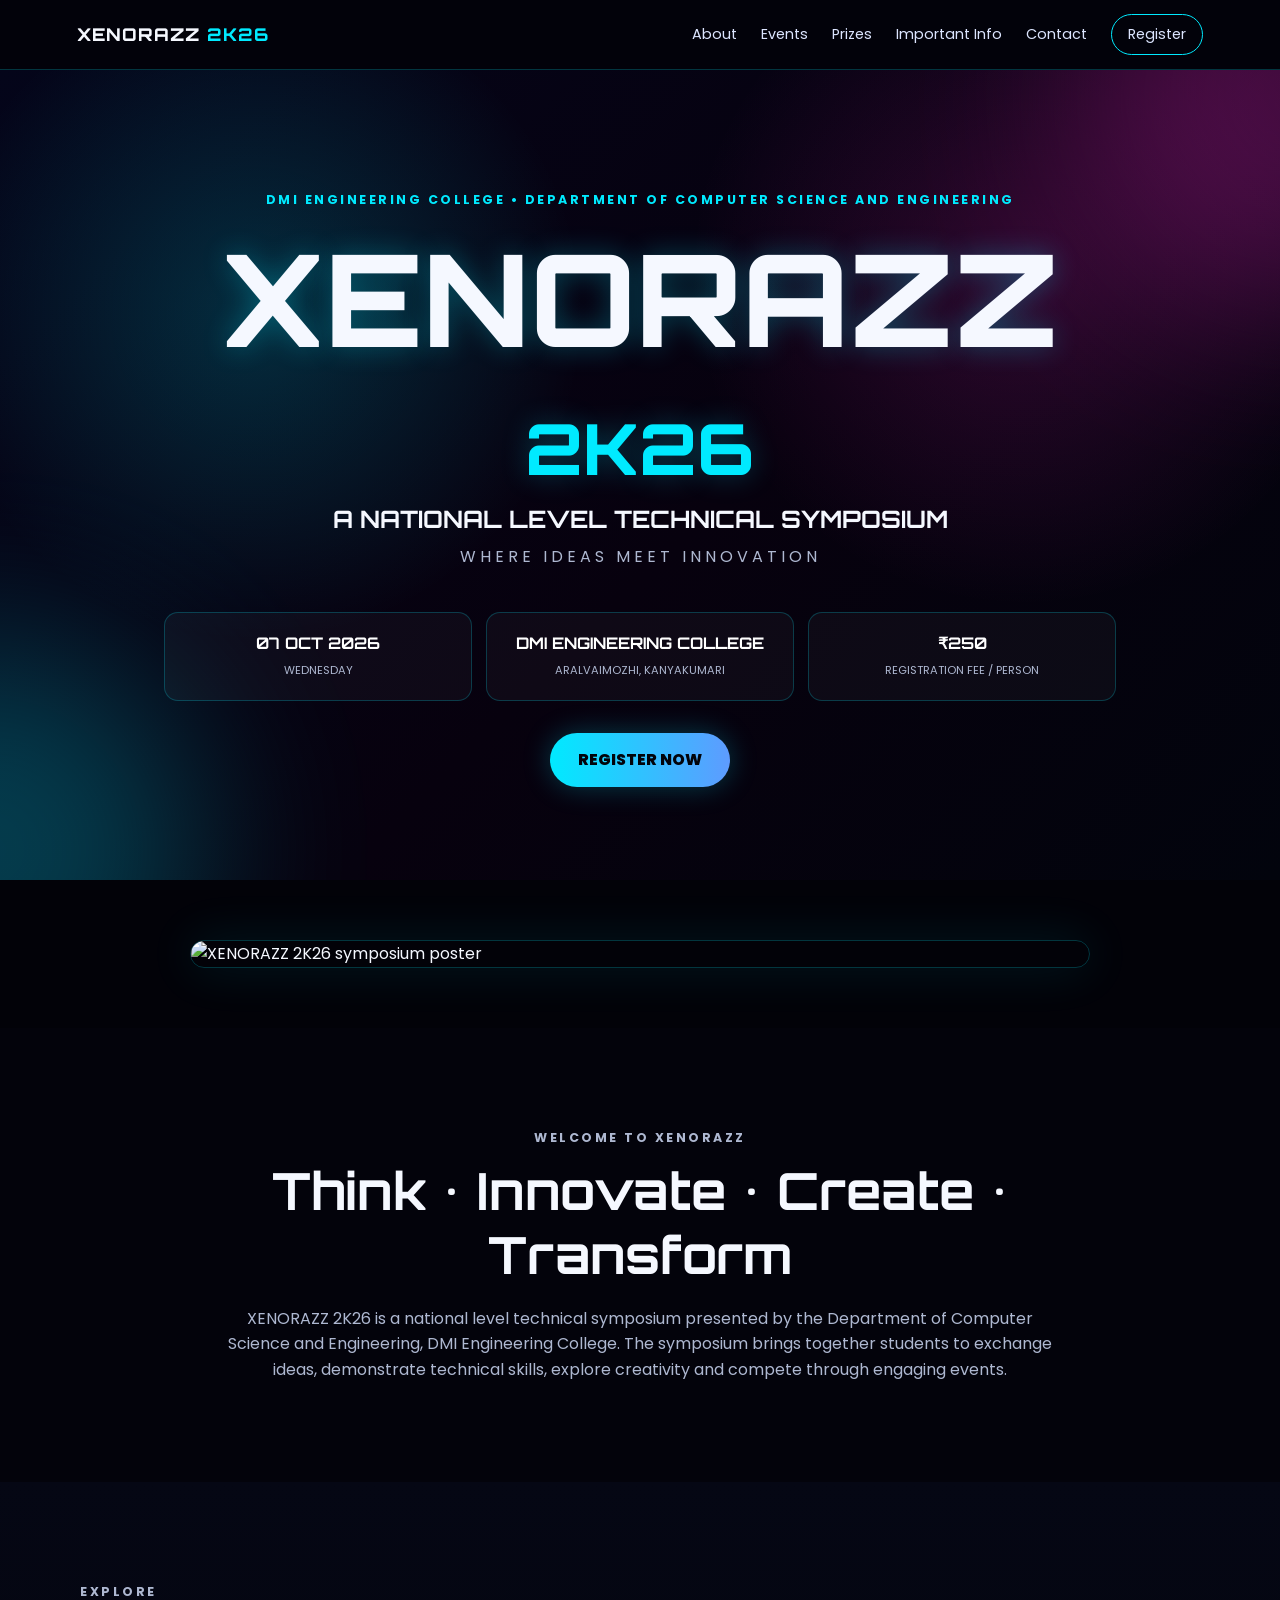
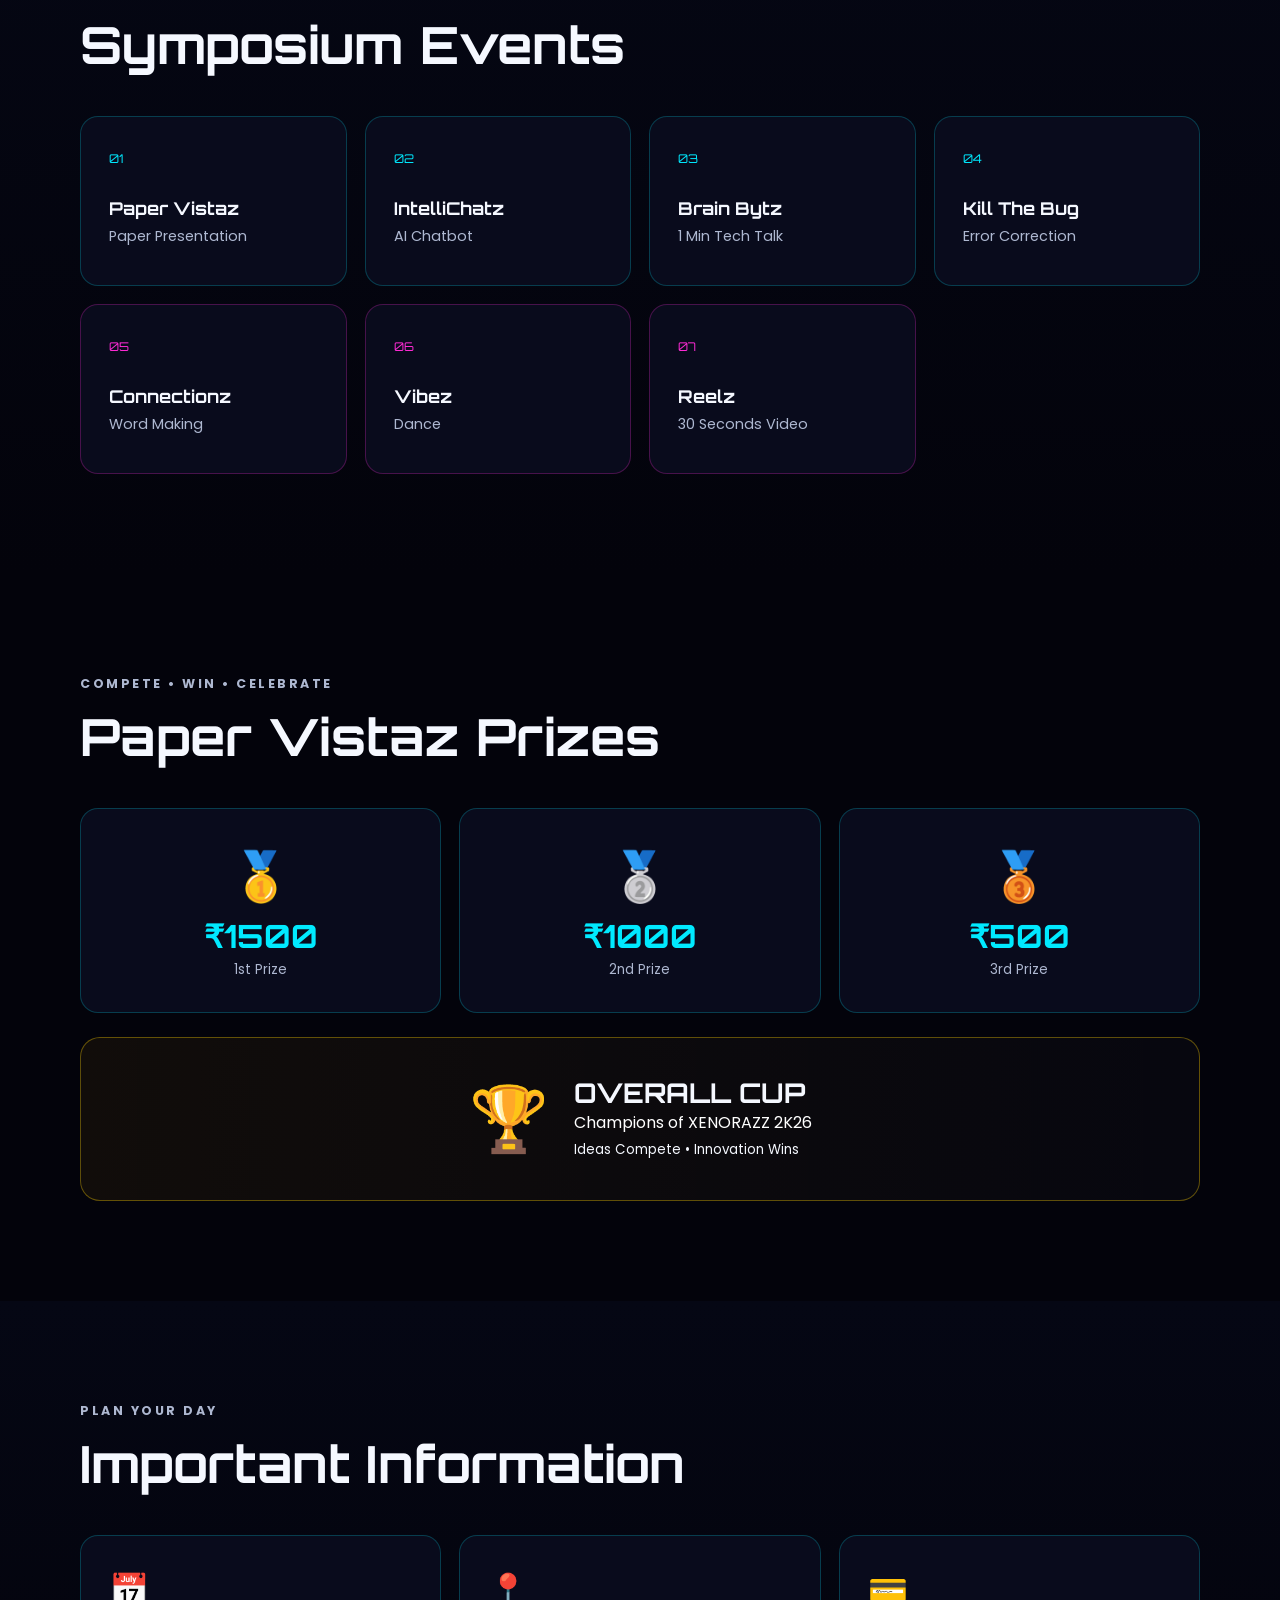
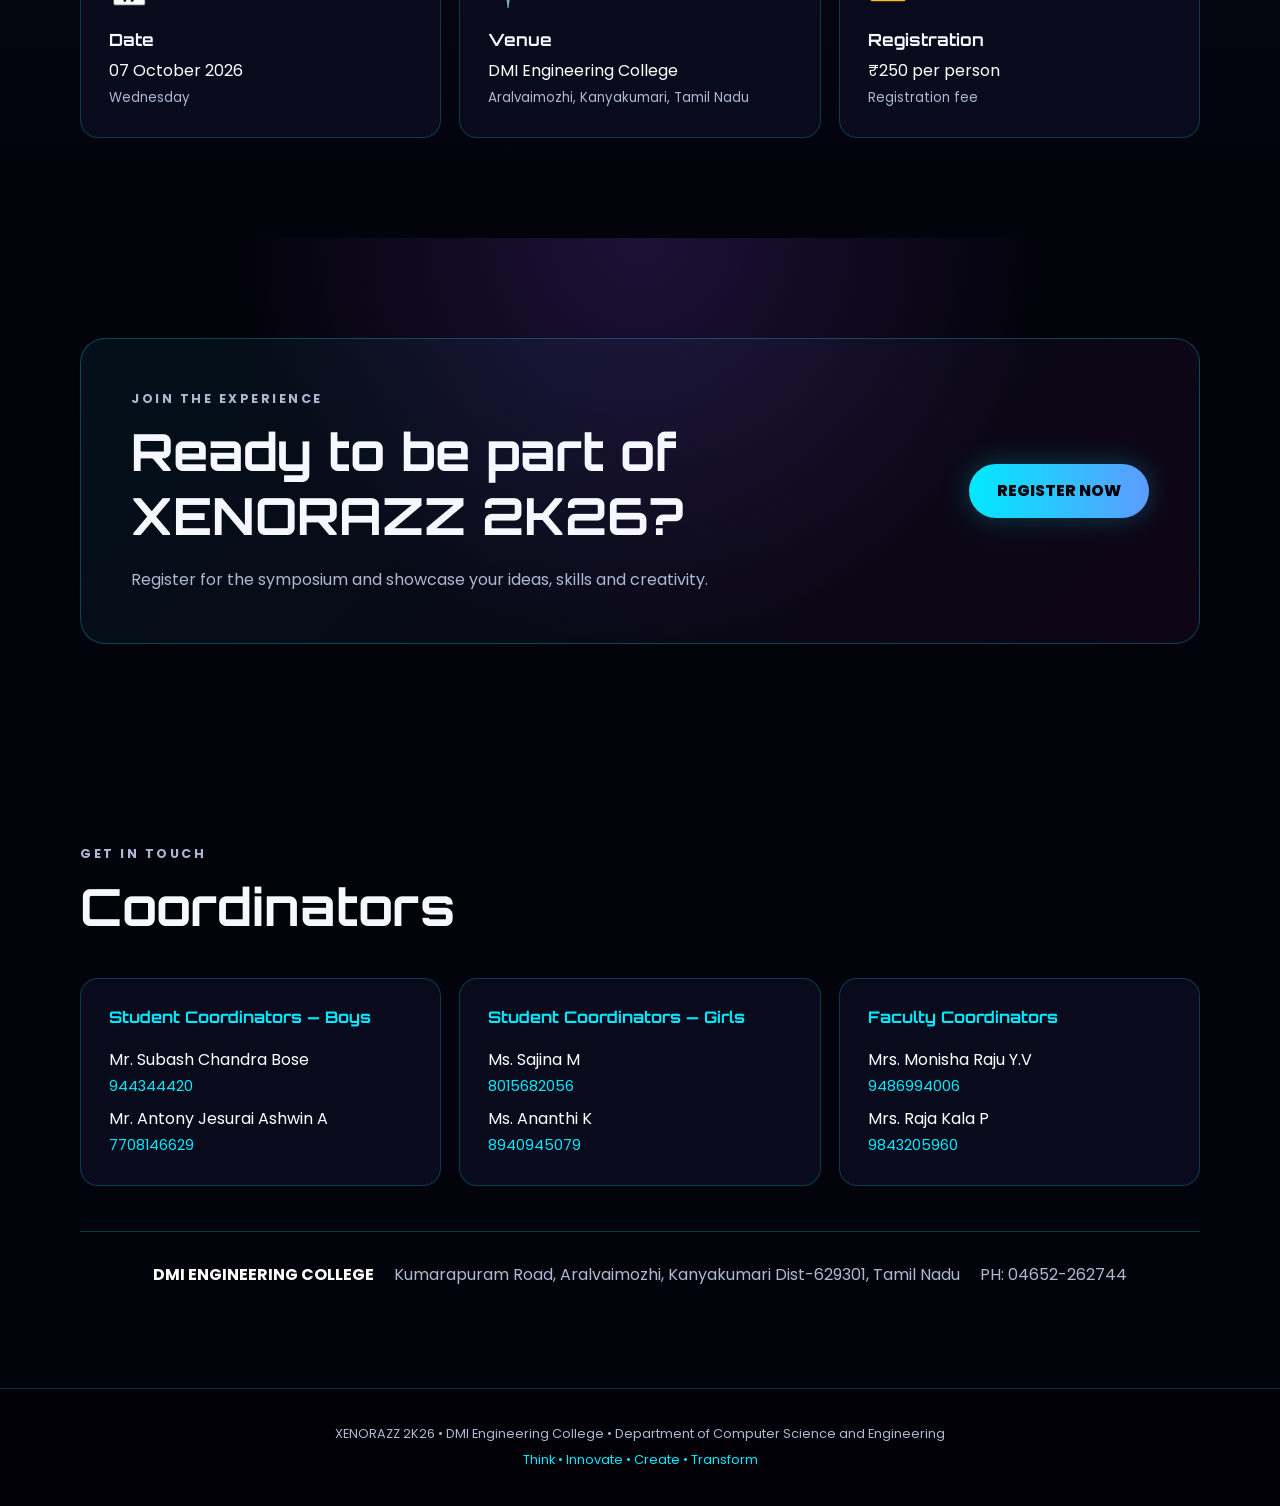
==== index.html @ 2f24a266 "Add files via upload Add XENORAZZ 2K26 website" ====
<!DOCTYPE html>
<html lang="en">
<head>
  <meta charset="UTF-8" />
  <meta name="viewport" content="width=device-width, initial-scale=1.0" />
  <meta name="description" content="XENORAZZ 2K26 – National Level Technical Symposium at DMI Engineering College." />
  <title>XENORAZZ 2K26 | DMI Engineering College</title>
  <link rel="stylesheet" href="style.css" />
</head>
<body>
  <header class="navbar">
    <a class="brand" href="#home">XENORAZZ <span>2K26</span></a>
    <button class="menu-toggle" aria-label="Open menu">☰</button>
    <nav>
      <a href="#about">About</a>
      <a href="#events">Events</a>
      <a href="#prizes">Prizes</a>
      <a href="#schedule">Important Info</a>
      <a href="#contact">Contact</a>
      <a class="nav-register" href="#register">Register</a>
    </nav>
  </header>

  <main>
    <section id="home" class="hero">
      <div class="hero-glow"></div>
      <div class="hero-content">
        <p class="eyebrow">DMI ENGINEERING COLLEGE • DEPARTMENT OF COMPUTER SCIENCE AND ENGINEERING</p>
        <h1>XENORAZZ <span>2K26</span></h1>
        <p class="tagline">A NATIONAL LEVEL TECHNICAL SYMPOSIUM</p>
        <p class="motto">WHERE IDEAS MEET INNOVATION</p>

        <div class="hero-details">
          <div><strong>07 OCT 2026</strong><small>WEDNESDAY</small></div>
          <div><strong>DMI ENGINEERING COLLEGE</strong><small>ARALVAIMOZHI, KANYAKUMARI</small></div>
          <div><strong>₹250</strong><small>REGISTRATION FEE / PERSON</small></div>
        </div>

        <a class="primary-btn" href="#register">REGISTER NOW</a>
      </div>
    </section>

    <section class="poster-section">
      <div class="container">
        <img src="assets/xenorazz-poster.jpg" alt="XENORAZZ 2K26 symposium poster" class="poster" />
      </div>
    </section>

    <section id="about" class="section">
      <div class="container narrow">
        <p class="section-kicker">WELCOME TO XENORAZZ</p>
        <h2>Think • Innovate • Create • Transform</h2>
        <p>
          XENORAZZ 2K26 is a national level technical symposium presented by the
          Department of Computer Science and Engineering, DMI Engineering College.
          The symposium brings together students to exchange ideas, demonstrate
          technical skills, explore creativity and compete through engaging events.
        </p>
      </div>
    </section>

    <section id="events" class="section dark">
      <div class="container">
        <p class="section-kicker">EXPLORE</p>
        <h2>Symposium Events</h2>
        <div class="event-grid">
          <article class="event-card technical">
            <span class="event-number">01</span>
            <h3>Paper Vistaz</h3>
            <p>Paper Presentation</p>
          </article>
          <article class="event-card technical">
            <span class="event-number">02</span>
            <h3>IntelliChatz</h3>
            <p>AI Chatbot</p>
          </article>
          <article class="event-card technical">
            <span class="event-number">03</span>
            <h3>Brain Bytz</h3>
            <p>1 Min Tech Talk</p>
          </article>
          <article class="event-card technical">
            <span class="event-number">04</span>
            <h3>Kill The Bug</h3>
            <p>Error Correction</p>
          </article>
          <article class="event-card nontechnical">
            <span class="event-number">05</span>
            <h3>Connectionz</h3>
            <p>Word Making</p>
          </article>
          <article class="event-card nontechnical">
            <span class="event-number">06</span>
            <h3>Vibez</h3>
            <p>Dance</p>
          </article>
          <article class="event-card nontechnical">
            <span class="event-number">07</span>
            <h3>Reelz</h3>
            <p>30 Seconds Video</p>
          </article>
        </div>
      </div>
    </section>

    <section id="prizes" class="section">
      <div class="container">
        <p class="section-kicker">COMPETE • WIN • CELEBRATE</p>
        <h2>Paper Vistaz Prizes</h2>
        <div class="prize-grid">
          <div class="prize-card"><span>🥇</span><strong>₹1500</strong><small>1st Prize</small></div>
          <div class="prize-card"><span>🥈</span><strong>₹1000</strong><small>2nd Prize</small></div>
          <div class="prize-card"><span>🥉</span><strong>₹500</strong><small>3rd Prize</small></div>
        </div>
        <div class="overall">
          <div class="cup">🏆</div>
          <div>
            <h3>OVERALL CUP</h3>
            <p>Champions of XENORAZZ 2K26</p>
            <small>Ideas Compete • Innovation Wins</small>
          </div>
        </div>
      </div>
    </section>

    <section id="schedule" class="section dark">
      <div class="container">
        <p class="section-kicker">PLAN YOUR DAY</p>
        <h2>Important Information</h2>
        <div class="info-grid">
          <div class="info-card"><span>📅</span><h3>Date</h3><p>07 October 2026</p><small>Wednesday</small></div>
          <div class="info-card"><span>📍</span><h3>Venue</h3><p>DMI Engineering College</p><small>Aralvaimozhi, Kanyakumari, Tamil Nadu</small></div>
          <div class="info-card"><span>💳</span><h3>Registration</h3><p>₹250 per person</p><small>Registration fee</small></div>
        </div>
      </div>
    </section>

    <section id="register" class="section register-section">
      <div class="container register-box">
        <div>
          <p class="section-kicker">JOIN THE EXPERIENCE</p>
          <h2>Ready to be part of XENORAZZ 2K26?</h2>
          <p>Register for the symposium and showcase your ideas, skills and creativity.</p>
        </div>
        <a class="primary-btn" href="#" onclick="showRegistrationMessage(event)">REGISTER NOW</a>
      </div>
      <p id="registration-message" class="registration-message" hidden>
        Add your Google Form registration URL in <code>index.html</code> to activate this button.
      </p>
    </section>

    <section id="contact" class="section contact-section">
      <div class="container">
        <p class="section-kicker">GET IN TOUCH</p>
        <h2>Coordinators</h2>
        <div class="contact-grid">
          <div class="contact-card">
            <h3>Student Coordinators — Boys</h3>
            <p>Mr. Subash Chandra Bose</p><a href="tel:944344420">944344420</a>
            <p>Mr. Antony Jesurai Ashwin A</p><a href="tel:7708146629">7708146629</a>
          </div>
          <div class="contact-card">
            <h3>Student Coordinators — Girls</h3>
            <p>Ms. Sajina M</p><a href="tel:8015682056">8015682056</a>
            <p>Ms. Ananthi K</p><a href="tel:8940945079">8940945079</a>
          </div>
          <div class="contact-card">
            <h3>Faculty Coordinators</h3>
            <p>Mrs. Monisha Raju Y.V</p><a href="tel:9486994006">9486994006</a>
            <p>Mrs. Raja Kala P</p><a href="tel:9843205960">9843205960</a>
          </div>
        </div>
        <div class="college">
          <strong>DMI ENGINEERING COLLEGE</strong>
          <span>Kumarapuram Road, Aralvaimozhi, Kanyakumari Dist-629301, Tamil Nadu</span>
          <span>PH: 04652-262744</span>
        </div>
      </div>
    </section>
  </main>

  <footer>
    <p>XENORAZZ 2K26 • DMI Engineering College • Department of Computer Science and Engineering</p>
    <p>Think • Innovate • Create • Transform</p>
  </footer>

  <script src="script.js"></script>
</body>
</html>
---- style.css ----
@import url('https://fonts.googleapis.com/css2?family=Orbitron:wght@500;700;800&family=Poppins:wght@400;500;600;700&display=swap');

:root {
  --bg: #03030b;
  --panel: #090b1c;
  --text: #f5f8ff;
  --muted: #aeb8d1;
  --cyan: #00eaff;
  --purple: #9b4dff;
  --pink: #ff2bd6;
  --line: rgba(0, 234, 255, .22);
}

* { box-sizing: border-box; margin: 0; padding: 0; }
html { scroll-behavior: smooth; }
body {
  font-family: Poppins, sans-serif;
  background: var(--bg);
  color: var(--text);
  line-height: 1.6;
}
a { color: inherit; text-decoration: none; }

.navbar {
  position: sticky; top: 0; z-index: 20;
  display: flex; align-items: center; justify-content: space-between;
  padding: 14px 6%;
  background: rgba(3,3,11,.88);
  backdrop-filter: blur(16px);
  border-bottom: 1px solid var(--line);
}
.brand {
  font-family: Orbitron, sans-serif; font-weight: 800; letter-spacing: 1px;
  font-size: 1.1rem;
}
.brand span { color: var(--cyan); }
.navbar nav { display: flex; gap: 24px; align-items: center; }
.navbar nav a { color: #dce5ff; font-size: .9rem; }
.navbar nav a:hover { color: var(--cyan); }
.nav-register { border: 1px solid var(--cyan); padding: 8px 16px; border-radius: 999px; }
.menu-toggle { display:none; background:none; border:0; color:white; font-size:1.5rem; }

.hero {
  min-height: 90vh; display: grid; place-items: center; position: relative;
  overflow: hidden; text-align: center;
  background:
    radial-gradient(circle at 20% 30%, rgba(0,234,255,.18), transparent 28%),
    radial-gradient(circle at 80% 25%, rgba(255,43,214,.16), transparent 28%),
    linear-gradient(135deg, #04051a, #07010e 55%, #02040d);
}
.hero::before, .hero::after {
  content:""; position:absolute; width:420px; height:420px; border-radius:50%;
  filter: blur(90px); opacity:.25;
}
.hero::before { background:var(--cyan); left:-220px; bottom:-180px; }
.hero::after { background:var(--pink); right:-220px; top:-180px; }
.hero-content { position:relative; z-index:2; max-width:1000px; padding:80px 24px; }
.eyebrow, .section-kicker {
  color: var(--cyan); font-size:.78rem; letter-spacing:2.5px; font-weight:700;
}
.hero h1 {
  font: 800 clamp(3.2rem, 10vw, 8.5rem)/1 Orbitron, sans-serif;
  margin: 24px 0 14px;
  text-shadow: 0 0 28px rgba(0,234,255,.28);
}
.hero h1 span {
  color: var(--cyan);
  font-size:.55em;
}
.tagline { font: 700 clamp(1rem,2vw,1.5rem) Orbitron; }
.motto { margin-top:10px; color:var(--muted); letter-spacing:4px; }
.hero-details {
  display:grid; grid-template-columns:repeat(3,1fr); gap:14px;
  margin:42px 0 32px;
}
.hero-details div {
  padding:18px; border:1px solid var(--line); border-radius:14px;
  background:rgba(255,255,255,.035);
}
.hero-details strong { display:block; font-family:Orbitron; color:white; }
.hero-details small { color:var(--muted); font-size:.7rem; }
.primary-btn {
  display:inline-block; padding:14px 28px; border-radius:999px;
  background:linear-gradient(90deg,var(--cyan),#5e9bff);
  color:#02040b; font-weight:800; box-shadow:0 0 28px rgba(0,234,255,.25);
}
.poster-section { padding:60px 20px; background:#020208; }
.container { width:min(1120px,92%); margin:auto; }
.poster { display:block; width:min(900px,100%); margin:auto; border-radius:20px; border:1px solid var(--line); box-shadow:0 0 50px rgba(0,234,255,.12); }

.section { padding:100px 0; }
.section.dark { background:linear-gradient(180deg,#050714,#03030b); }
.narrow { max-width:850px; text-align:center; }
.section h2 { font:700 clamp(2rem,4vw,3.4rem) Orbitron; margin:10px 0 20px; }
.section p { color:var(--muted); }
.event-grid, .info-grid, .contact-grid {
  display:grid; gap:18px; margin-top:40px;
}
.event-grid { grid-template-columns:repeat(4,1fr); }
.event-card {
  padding:28px; min-height:170px; border-radius:18px;
  background:var(--panel); border:1px solid var(--line);
  transition:.25s; position:relative; overflow:hidden;
}
.event-card:hover { transform:translateY(-6px); border-color:var(--cyan); box-shadow:0 0 30px rgba(0,234,255,.1); }
.event-number { color:var(--cyan); font-family:Orbitron; font-size:.75rem; }
.event-card h3 { font:700 1.1rem Orbitron; margin:26px 0 6px; }
.event-card p { font-size:.9rem; }
.nontechnical { border-color:rgba(255,43,214,.25); }
.nontechnical .event-number { color:var(--pink); }

.prize-grid { display:grid; grid-template-columns:repeat(3,1fr); gap:18px; margin-top:40px; }
.prize-card {
  padding:30px; text-align:center; border:1px solid var(--line); border-radius:18px;
  background:var(--panel);
}
.prize-card span { display:block; font-size:3rem; }
.prize-card strong { display:block; font:700 2rem Orbitron; color:var(--cyan); }
.prize-card small { color:var(--muted); }
.overall {
  margin-top:24px; display:flex; justify-content:center; align-items:center; gap:25px;
  padding:30px; border:1px solid rgba(255,210,0,.35); border-radius:20px;
  background:linear-gradient(90deg,rgba(255,180,0,.06),rgba(255,255,255,.02));
}
.cup { font-size:4rem; }
.overall h3 { font:700 1.7rem Orbitron; }
.overall p { color:#fff; }

.info-grid { grid-template-columns:repeat(3,1fr); }
.info-card, .contact-card {
  padding:28px; border-radius:18px; background:var(--panel); border:1px solid var(--line);
}
.info-card span { font-size:2rem; }
.info-card h3 { font:700 1.05rem Orbitron; margin-top:14px; }
.info-card p { color:#fff; margin-top:8px; }
.info-card small { color:var(--muted); }

.register-section { background:radial-gradient(circle at 50% 0,rgba(155,77,255,.18),transparent 50%); }
.register-box {
  display:flex; align-items:center; justify-content:space-between; gap:30px;
  padding:50px; border:1px solid rgba(0,234,255,.28); border-radius:25px;
  background:linear-gradient(135deg,rgba(0,234,255,.06),rgba(255,43,214,.05));
}
.register-box h2 { max-width:720px; }
.registration-message { text-align:center; margin-top:15px; }

.contact-grid { grid-template-columns:repeat(3,1fr); }
.contact-card h3 { color:var(--cyan); font:700 1rem Orbitron; margin-bottom:20px; }
.contact-card p { color:#fff; margin-top:8px; }
.contact-card a { color:var(--cyan); font-size:.9rem; }
.college { margin-top:45px; padding-top:30px; border-top:1px solid var(--line); display:flex; gap:20px; flex-wrap:wrap; justify-content:center; color:var(--muted); }
.college strong { color:white; }

footer { text-align:center; padding:35px 20px; background:#010107; border-top:1px solid var(--line); color:var(--muted); font-size:.8rem; }
footer p + p { color:var(--cyan); margin-top:6px; }

@media (max-width: 850px) {
  .menu-toggle { display:block; }
  .navbar nav { display:none; position:absolute; top:64px; left:0; right:0; flex-direction:column; padding:22px; background:#05050d; border-bottom:1px solid var(--line); }
  .navbar nav.open { display:flex; }
  .hero-details, .event-grid, .info-grid, .contact-grid { grid-template-columns:1fr 1fr; }
  .register-box { flex-direction:column; align-items:flex-start; }
}
@media (max-width: 560px) {
  .hero { min-height:80vh; }
  .hero-details, .event-grid, .prize-grid, .info-grid, .contact-grid { grid-template-columns:1fr; }
  .hero-content { padding:60px 16px; }
  .motto { letter-spacing:2px; font-size:.8rem; }
  .section { padding:70px 0; }
  .register-box { padding:30px 22px; }
}
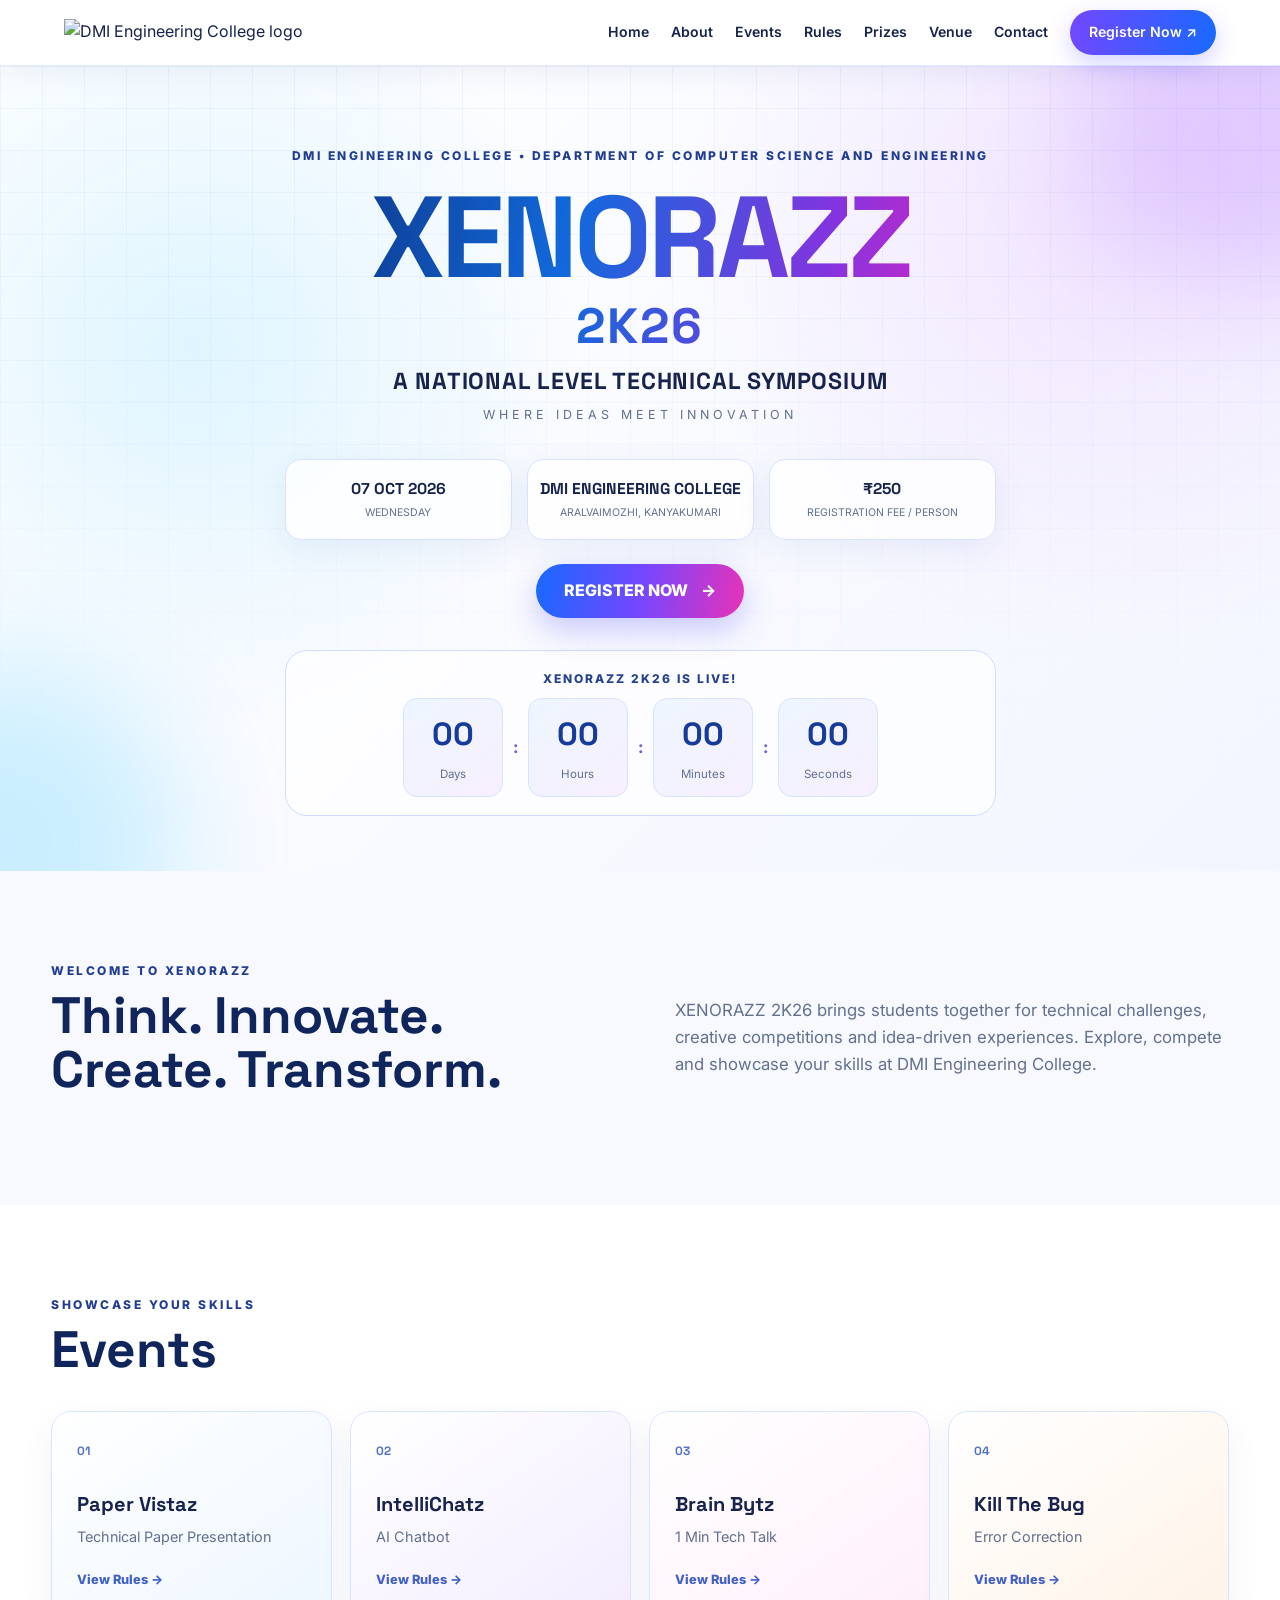
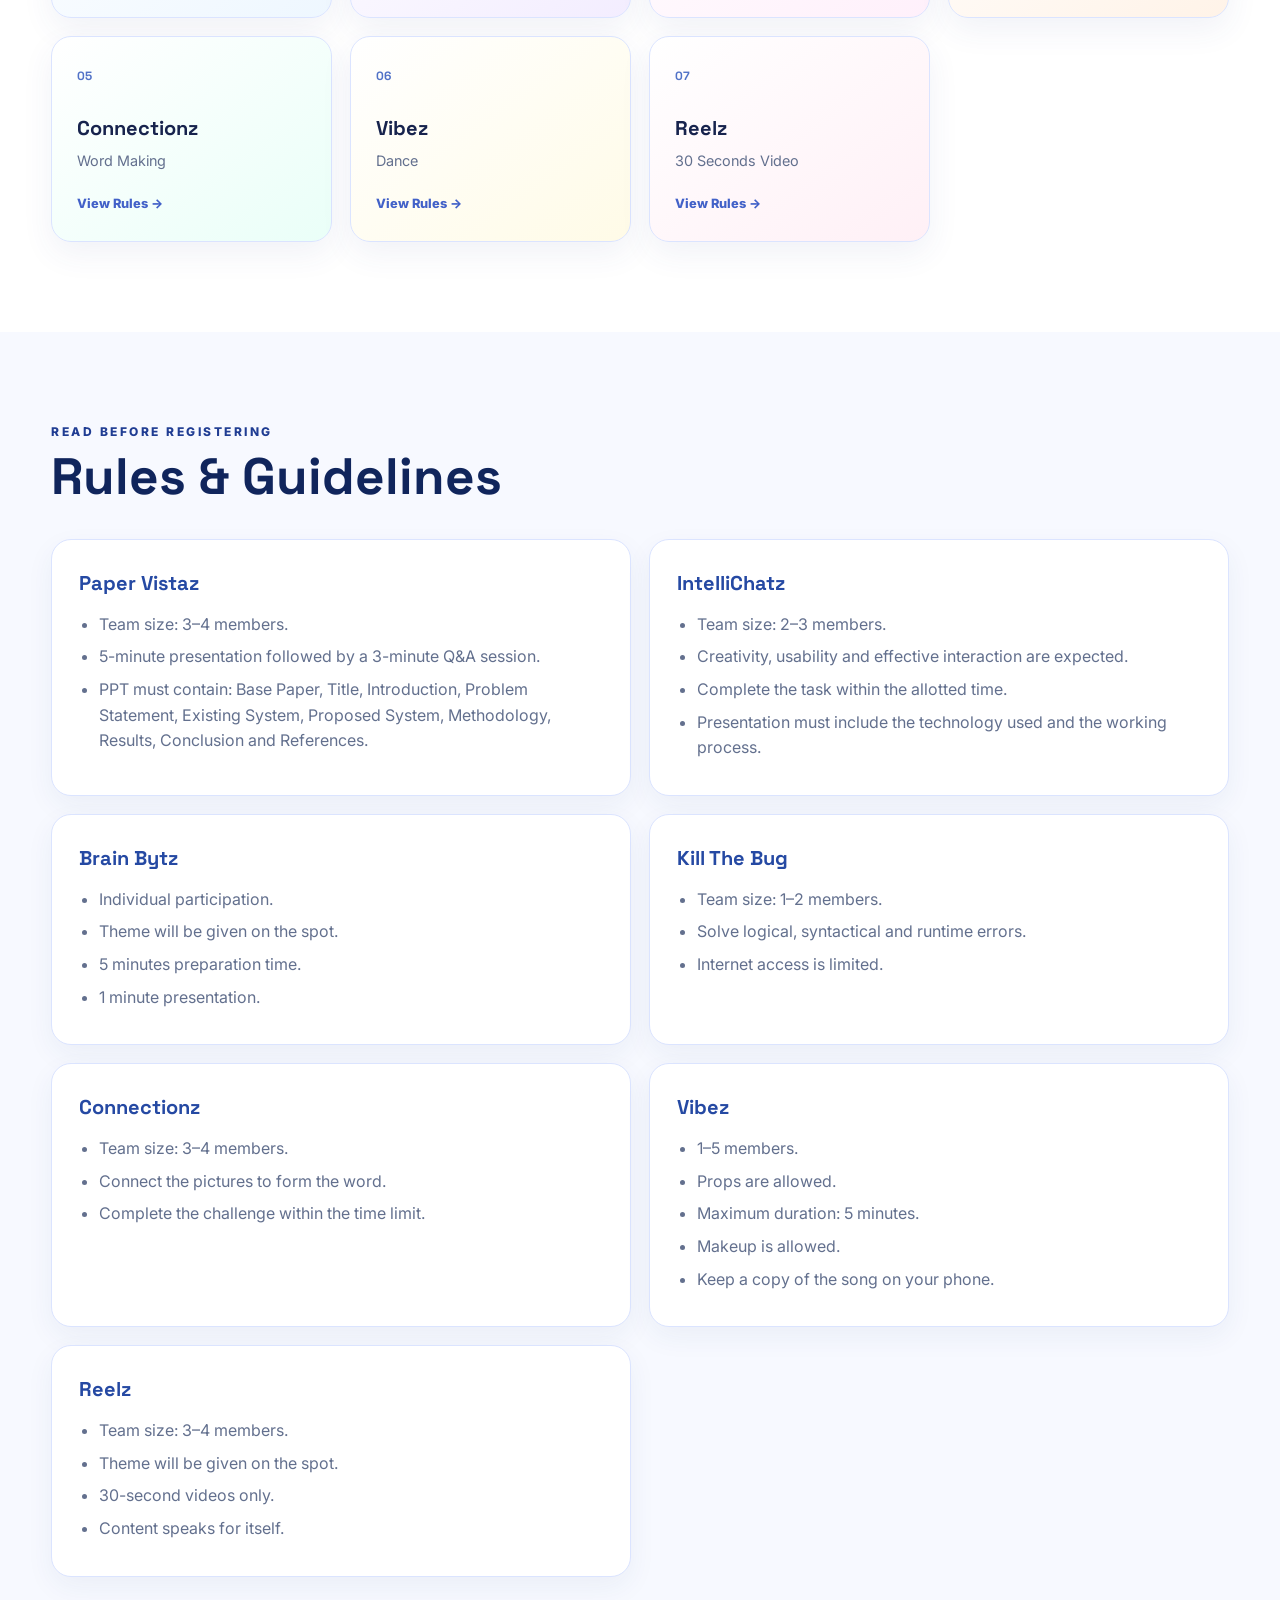
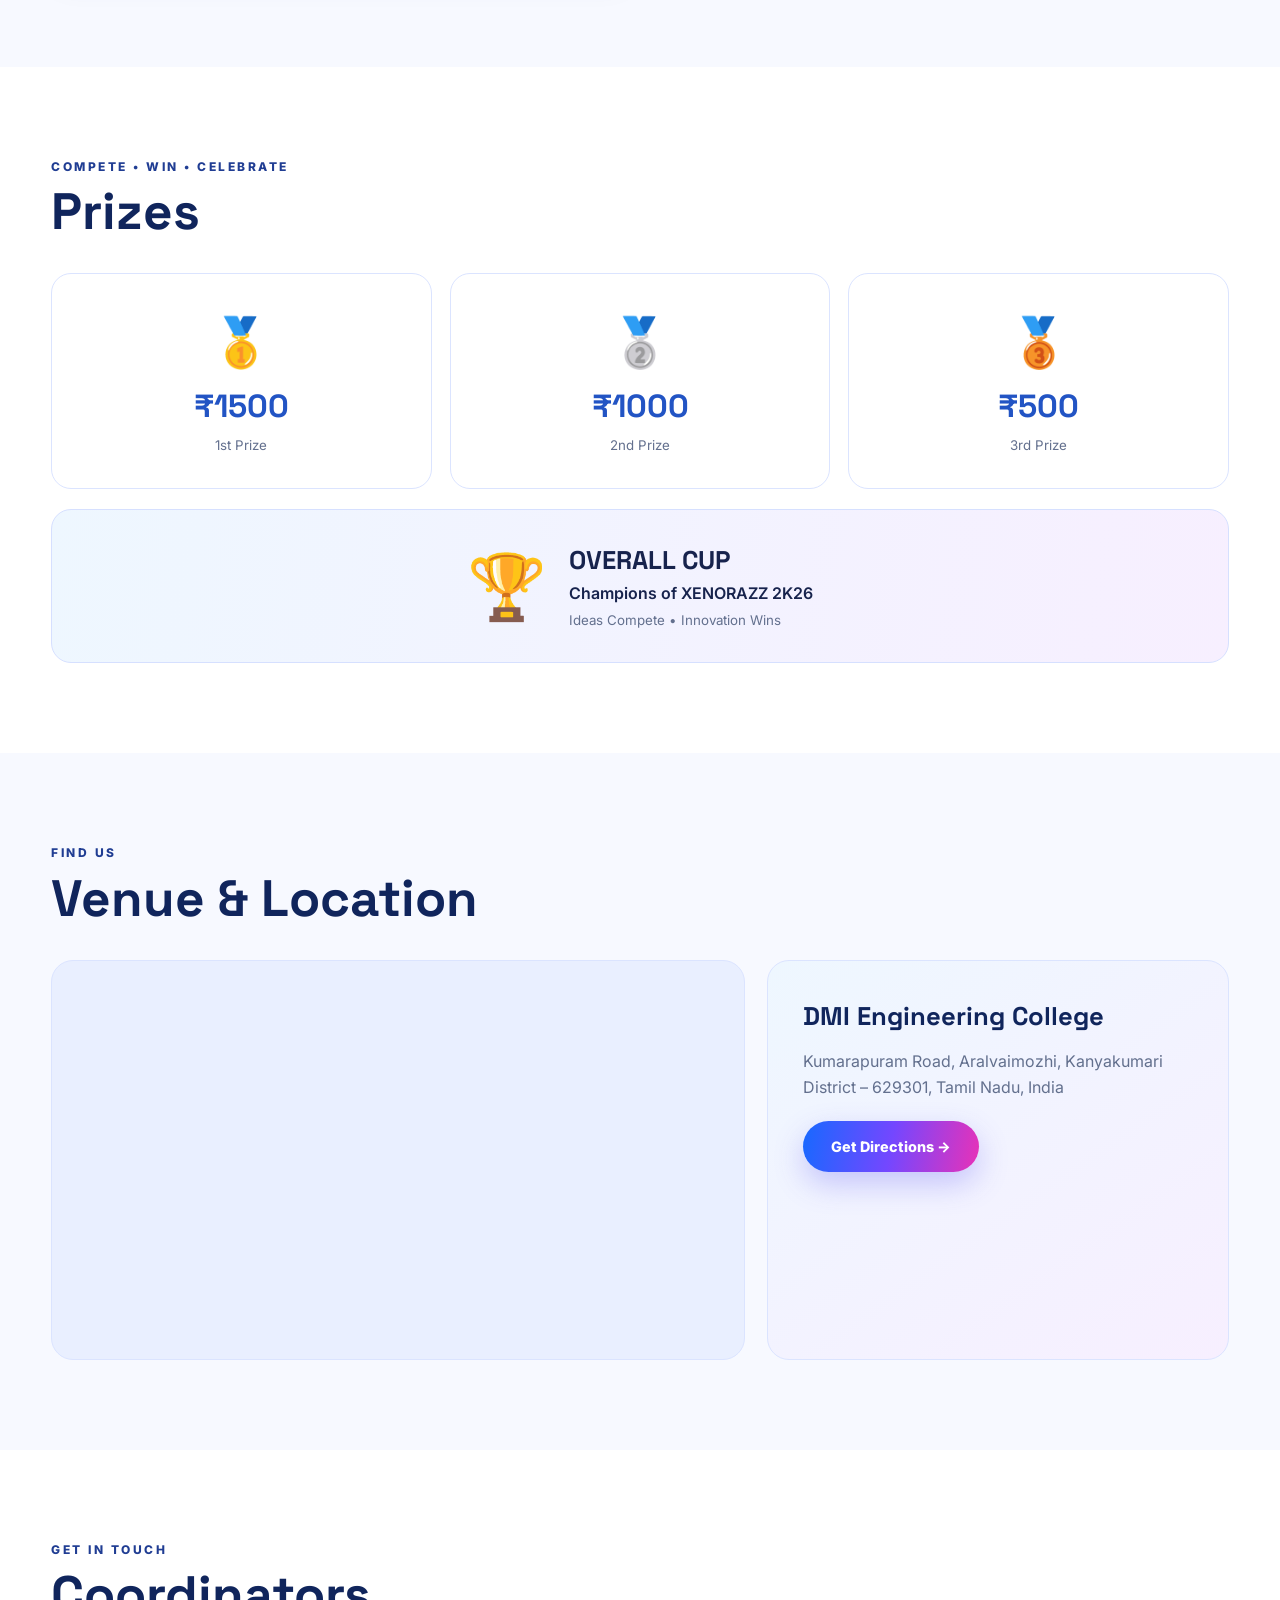
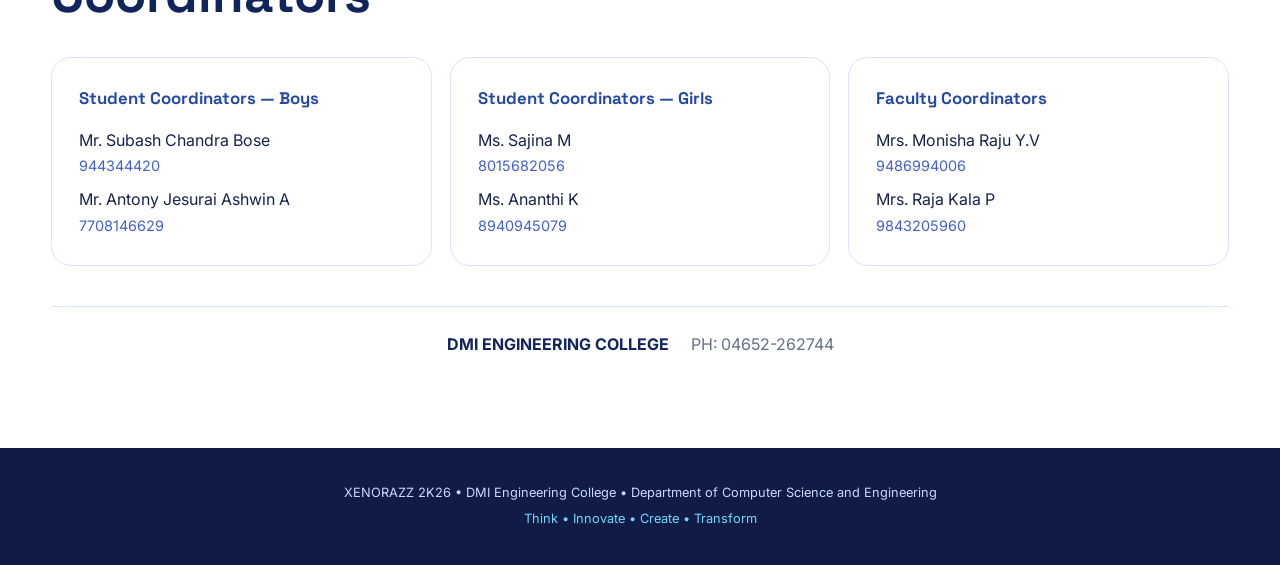
==== commit 563df50e: "Add files via upload" ====
--- a/index.html
+++ b/index.html
@@ -5,185 +5,103 @@
   <meta name="viewport" content="width=device-width, initial-scale=1.0" />
   <meta name="description" content="XENORAZZ 2K26 – National Level Technical Symposium at DMI Engineering College." />
   <title>XENORAZZ 2K26 | DMI Engineering College</title>
+  <link rel="preconnect" href="https://fonts.googleapis.com">
+  <link rel="preconnect" href="https://fonts.gstatic.com" crossorigin>
+  <link href="https://fonts.googleapis.com/css2?family=Inter:wght@400;500;600;700;800&family=Space+Grotesk:wght@500;600;700&display=swap" rel="stylesheet">
   <link rel="stylesheet" href="style.css" />
 </head>
 <body>
   <header class="navbar">
-    <a class="brand" href="#home">XENORAZZ <span>2K26</span></a>
+    <a class="brand" href="#home"><img src="assets/dmi-logo.jpeg" alt="DMI Engineering College logo"></a>
     <button class="menu-toggle" aria-label="Open menu">☰</button>
     <nav>
-      <a href="#about">About</a>
-      <a href="#events">Events</a>
-      <a href="#prizes">Prizes</a>
-      <a href="#schedule">Important Info</a>
-      <a href="#contact">Contact</a>
-      <a class="nav-register" href="#register">Register</a>
+      <a href="#home">Home</a><a href="#about">About</a><a href="#events">Events</a>
+      <a href="#rules">Rules</a><a href="#prizes">Prizes</a><a href="#venue">Venue</a><a href="#contact">Contact</a>
+      <a class="nav-register" href="https://docs.google.com/forms/d/e/1FAIpQLSfWRKtqy2sqFLkr3jUSMvMA-HnF_yskUkan04whfWXOboxlmg/viewform" target="_blank" rel="noopener">Register Now ↗</a>
     </nav>
   </header>
 
   <main>
     <section id="home" class="hero">
-      <div class="hero-glow"></div>
+      <div class="hero-art art-left"></div><div class="hero-art art-right"></div>
       <div class="hero-content">
         <p class="eyebrow">DMI ENGINEERING COLLEGE • DEPARTMENT OF COMPUTER SCIENCE AND ENGINEERING</p>
         <h1>XENORAZZ <span>2K26</span></h1>
         <p class="tagline">A NATIONAL LEVEL TECHNICAL SYMPOSIUM</p>
         <p class="motto">WHERE IDEAS MEET INNOVATION</p>
-
         <div class="hero-details">
-          <div><strong>07 OCT 2026</strong><small>WEDNESDAY</small></div>
-          <div><strong>DMI ENGINEERING COLLEGE</strong><small>ARALVAIMOZHI, KANYAKUMARI</small></div>
-          <div><strong>₹250</strong><small>REGISTRATION FEE / PERSON</small></div>
+          <div><b>07 OCT 2026</b><small>WEDNESDAY</small></div>
+          <div><b>DMI ENGINEERING COLLEGE</b><small>ARALVAIMOZHI, KANYAKUMARI</small></div>
+          <div><b>₹250</b><small>REGISTRATION FEE / PERSON</small></div>
         </div>
-
-        <a class="primary-btn" href="#register">REGISTER NOW</a>
-      </div>
-    </section>
-
-    <section class="poster-section">
-      <div class="container">
-        <img src="assets/xenorazz-poster.jpg" alt="XENORAZZ 2K26 symposium poster" class="poster" />
-      </div>
-    </section>
-
-    <section id="about" class="section">
-      <div class="container narrow">
-        <p class="section-kicker">WELCOME TO XENORAZZ</p>
-        <h2>Think • Innovate • Create • Transform</h2>
-        <p>
-          XENORAZZ 2K26 is a national level technical symposium presented by the
-          Department of Computer Science and Engineering, DMI Engineering College.
-          The symposium brings together students to exchange ideas, demonstrate
-          technical skills, explore creativity and compete through engaging events.
-        </p>
-      </div>
-    </section>
-
-    <section id="events" class="section dark">
-      <div class="container">
-        <p class="section-kicker">EXPLORE</p>
-        <h2>Symposium Events</h2>
-        <div class="event-grid">
-          <article class="event-card technical">
-            <span class="event-number">01</span>
-            <h3>Paper Vistaz</h3>
-            <p>Paper Presentation</p>
-          </article>
-          <article class="event-card technical">
-            <span class="event-number">02</span>
-            <h3>IntelliChatz</h3>
-            <p>AI Chatbot</p>
-          </article>
-          <article class="event-card technical">
-            <span class="event-number">03</span>
-            <h3>Brain Bytz</h3>
-            <p>1 Min Tech Talk</p>
-          </article>
-          <article class="event-card technical">
-            <span class="event-number">04</span>
-            <h3>Kill The Bug</h3>
-            <p>Error Correction</p>
-          </article>
-          <article class="event-card nontechnical">
-            <span class="event-number">05</span>
-            <h3>Connectionz</h3>
-            <p>Word Making</p>
-          </article>
-          <article class="event-card nontechnical">
-            <span class="event-number">06</span>
-            <h3>Vibez</h3>
-            <p>Dance</p>
-          </article>
-          <article class="event-card nontechnical">
-            <span class="event-number">07</span>
-            <h3>Reelz</h3>
-            <p>30 Seconds Video</p>
-          </article>
-        </div>
-      </div>
-    </section>
-
-    <section id="prizes" class="section">
-      <div class="container">
-        <p class="section-kicker">COMPETE • WIN • CELEBRATE</p>
-        <h2>Paper Vistaz Prizes</h2>
-        <div class="prize-grid">
-          <div class="prize-card"><span>🥇</span><strong>₹1500</strong><small>1st Prize</small></div>
-          <div class="prize-card"><span>🥈</span><strong>₹1000</strong><small>2nd Prize</small></div>
-          <div class="prize-card"><span>🥉</span><strong>₹500</strong><small>3rd Prize</small></div>
-        </div>
-        <div class="overall">
-          <div class="cup">🏆</div>
-          <div>
-            <h3>OVERALL CUP</h3>
-            <p>Champions of XENORAZZ 2K26</p>
-            <small>Ideas Compete • Innovation Wins</small>
+        <a class="primary-btn" href="https://docs.google.com/forms/d/e/1FAIpQLSfWRKtqy2sqFLkr3jUSMvMA-HnF_yskUkan04whfWXOboxlmg/viewform" target="_blank" rel="noopener">REGISTER NOW <span>→</span></a>
+        <div class="countdown-wrap">
+          <p>SYMPOSIUM STARTS IN</p>
+          <div class="countdown" id="countdown">
+            <div><strong id="days">00</strong><span>Days</span></div><i>:</i>
+            <div><strong id="hours">00</strong><span>Hours</span></div><i>:</i>
+            <div><strong id="minutes">00</strong><span>Minutes</span></div><i>:</i>
+            <div><strong id="seconds">00</strong><span>Seconds</span></div>
           </div>
         </div>
       </div>
     </section>
 
-    <section id="schedule" class="section dark">
-      <div class="container">
-        <p class="section-kicker">PLAN YOUR DAY</p>
-        <h2>Important Information</h2>
-        <div class="info-grid">
-          <div class="info-card"><span>📅</span><h3>Date</h3><p>07 October 2026</p><small>Wednesday</small></div>
-          <div class="info-card"><span>📍</span><h3>Venue</h3><p>DMI Engineering College</p><small>Aralvaimozhi, Kanyakumari, Tamil Nadu</small></div>
-          <div class="info-card"><span>💳</span><h3>Registration</h3><p>₹250 per person</p><small>Registration fee</small></div>
+    <section id="about" class="section">
+      <div class="container two-col">
+        <div><p class="kicker">WELCOME TO XENORAZZ</p><h2>Think. Innovate. Create. Transform.</h2></div>
+        <p class="lead">XENORAZZ 2K26 brings students together for technical challenges, creative competitions and idea-driven experiences. Explore, compete and showcase your skills at DMI Engineering College.</p>
+      </div>
+    </section>
+
+    <section id="events" class="section soft">
+      <div class="container"><p class="kicker">SHOWCASE YOUR SKILLS</p><h2>Events</h2>
+        <div class="event-grid">
+          <article class="event-card c1"><span>01</span><h3>Paper Vistaz</h3><p>Technical Paper Presentation</p><a href="#rule-paper">View Rules →</a></article>
+          <article class="event-card c2"><span>02</span><h3>IntelliChatz</h3><p>AI Chatbot</p><a href="#rule-intelli">View Rules →</a></article>
+          <article class="event-card c3"><span>03</span><h3>Brain Bytz</h3><p>1 Min Tech Talk</p><a href="#rule-brain">View Rules →</a></article>
+          <article class="event-card c4"><span>04</span><h3>Kill The Bug</h3><p>Error Correction</p><a href="#rule-bug">View Rules →</a></article>
+          <article class="event-card c5"><span>05</span><h3>Connectionz</h3><p>Word Making</p><a href="#rule-connection">View Rules →</a></article>
+          <article class="event-card c6"><span>06</span><h3>Vibez</h3><p>Dance</p><a href="#rule-vibez">View Rules →</a></article>
+          <article class="event-card c7"><span>07</span><h3>Reelz</h3><p>30 Seconds Video</p><a href="#rule-reelz">View Rules →</a></article>
         </div>
       </div>
     </section>
 
-    <section id="register" class="section register-section">
-      <div class="container register-box">
-        <div>
-          <p class="section-kicker">JOIN THE EXPERIENCE</p>
-          <h2>Ready to be part of XENORAZZ 2K26?</h2>
-          <p>Register for the symposium and showcase your ideas, skills and creativity.</p>
-        </div>
-        <a class="primary-btn" href="#" onclick="showRegistrationMessage(event)">REGISTER NOW</a>
-      </div>
-      <p id="registration-message" class="registration-message" hidden>
-        Add your Google Form registration URL in <code>index.html</code> to activate this button.
-      </p>
-    </section>
-
-    <section id="contact" class="section contact-section">
-      <div class="container">
-        <p class="section-kicker">GET IN TOUCH</p>
-        <h2>Coordinators</h2>
-        <div class="contact-grid">
-          <div class="contact-card">
-            <h3>Student Coordinators — Boys</h3>
-            <p>Mr. Subash Chandra Bose</p><a href="tel:944344420">944344420</a>
-            <p>Mr. Antony Jesurai Ashwin A</p><a href="tel:7708146629">7708146629</a>
-          </div>
-          <div class="contact-card">
-            <h3>Student Coordinators — Girls</h3>
-            <p>Ms. Sajina M</p><a href="tel:8015682056">8015682056</a>
-            <p>Ms. Ananthi K</p><a href="tel:8940945079">8940945079</a>
-          </div>
-          <div class="contact-card">
-            <h3>Faculty Coordinators</h3>
-            <p>Mrs. Monisha Raju Y.V</p><a href="tel:9486994006">9486994006</a>
-            <p>Mrs. Raja Kala P</p><a href="tel:9843205960">9843205960</a>
-          </div>
-        </div>
-        <div class="college">
-          <strong>DMI ENGINEERING COLLEGE</strong>
-          <span>Kumarapuram Road, Aralvaimozhi, Kanyakumari Dist-629301, Tamil Nadu</span>
-          <span>PH: 04652-262744</span>
+    <section id="rules" class="section">
+      <div class="container"><p class="kicker">READ BEFORE REGISTERING</p><h2>Rules & Guidelines</h2>
+        <div class="rules-grid">
+          <article class="rule-card" id="rule-paper"><h3>Paper Vistaz</h3><ul><li>Team size: 3–4 members.</li><li>5-minute presentation followed by a 3-minute Q&amp;A session.</li><li>PPT must contain: Base Paper, Title, Introduction, Problem Statement, Existing System, Proposed System, Methodology, Results, Conclusion and References.</li></ul></article>
+          <article class="rule-card" id="rule-intelli"><h3>IntelliChatz</h3><ul><li>Team size: 2–3 members.</li><li>Creativity, usability and effective interaction are expected.</li><li>Complete the task within the allotted time.</li><li>Presentation must include the technology used and the working process.</li></ul></article>
+          <article class="rule-card" id="rule-brain"><h3>Brain Bytz</h3><ul><li>Individual participation.</li><li>Theme will be given on the spot.</li><li>5 minutes preparation time.</li><li>1 minute presentation.</li></ul></article>
+          <article class="rule-card" id="rule-bug"><h3>Kill The Bug</h3><ul><li>Team size: 1–2 members.</li><li>Solve logical, syntactical and runtime errors.</li><li>Internet access is limited.</li></ul></article>
+          <article class="rule-card" id="rule-connection"><h3>Connectionz</h3><ul><li>Team size: 3–4 members.</li><li>Connect the pictures to form the word.</li><li>Complete the challenge within the time limit.</li></ul></article>
+          <article class="rule-card" id="rule-vibez"><h3>Vibez</h3><ul><li>1–5 members.</li><li>Props are allowed.</li><li>Maximum duration: 5 minutes.</li><li>Makeup is allowed.</li><li>Keep a copy of the song on your phone.</li></ul></article>
+          <article class="rule-card" id="rule-reelz"><h3>Reelz</h3><ul><li>Team size: 3–4 members.</li><li>Theme will be given on the spot.</li><li>30-second videos only.</li><li>Content speaks for itself.</li></ul></article>
         </div>
       </div>
     </section>
+
+    <section id="prizes" class="section soft"><div class="container"><p class="kicker">COMPETE • WIN • CELEBRATE</p><h2>Prizes</h2>
+      <div class="prize-grid"><div class="prize-card"><span>🥇</span><b>₹1500</b><small>1st Prize</small></div><div class="prize-card"><span>🥈</span><b>₹1000</b><small>2nd Prize</small></div><div class="prize-card"><span>🥉</span><b>₹500</b><small>3rd Prize</small></div></div>
+      <div class="overall"><span>🏆</span><div><h3>OVERALL CUP</h3><p>Champions of XENORAZZ 2K26</p><small>Ideas Compete • Innovation Wins</small></div></div>
+    </div></section>
+
+    <section id="venue" class="section"><div class="container"><p class="kicker">FIND US</p><h2>Venue & Location</h2>
+      <div class="venue-grid"><div class="map-card"><iframe title="DMI Engineering College map" src="https://www.google.com/maps?q=DMI%20Engineering%20College%2C%20Aralvaimozhi%2C%20Kanyakumari&output=embed" loading="lazy" referrerpolicy="no-referrer-when-downgrade"></iframe></div>
+      <div class="venue-info"><h3>DMI Engineering College</h3><p>Kumarapuram Road, Aralvaimozhi, Kanyakumari District – 629301, Tamil Nadu, India</p><a class="primary-btn small" href="https://www.google.com/maps/search/?api=1&query=DMI%20Engineering%20College%2C%20Aralvaimozhi%2C%20Kanyakumari%2C%20Tamil%20Nadu%20629301" target="_blank" rel="noopener">Get Directions →</a></div></div>
+    </div></section>
+
+    <section id="contact" class="section soft"><div class="container"><p class="kicker">GET IN TOUCH</p><h2>Coordinators</h2>
+      <div class="contact-grid">
+        <div class="contact-card"><h3>Student Coordinators — Boys</h3><p>Mr. Subash Chandra Bose</p><a href="tel:944344420">944344420</a><p>Mr. Antony Jesurai Ashwin A</p><a href="tel:7708146629">7708146629</a></div>
+        <div class="contact-card"><h3>Student Coordinators — Girls</h3><p>Ms. Sajina M</p><a href="tel:8015682056">8015682056</a><p>Ms. Ananthi K</p><a href="tel:8940945079">8940945079</a></div>
+        <div class="contact-card"><h3>Faculty Coordinators</h3><p>Mrs. Monisha Raju Y.V</p><a href="tel:9486994006">9486994006</a><p>Mrs. Raja Kala P</p><a href="tel:9843205960">9843205960</a></div>
+      </div>
+      <div class="college"><b>DMI ENGINEERING COLLEGE</b><span>PH: 04652-262744</span></div>
+    </div></section>
   </main>
-
-  <footer>
-    <p>XENORAZZ 2K26 • DMI Engineering College • Department of Computer Science and Engineering</p>
-    <p>Think • Innovate • Create • Transform</p>
-  </footer>
-
+  <footer><p>XENORAZZ 2K26 • DMI Engineering College • Department of Computer Science and Engineering</p><p>Think • Innovate • Create • Transform</p></footer>
   <script src="script.js"></script>
 </body>
 </html>
--- a/style.css
+++ b/style.css
@@ -1,171 +1,6 @@
-@import url('https://fonts.googleapis.com/css2?family=Orbitron:wght@500;700;800&family=Poppins:wght@400;500;600;700&display=swap');
-
-:root {
-  --bg: #03030b;
-  --panel: #090b1c;
-  --text: #f5f8ff;
-  --muted: #aeb8d1;
-  --cyan: #00eaff;
-  --purple: #9b4dff;
-  --pink: #ff2bd6;
-  --line: rgba(0, 234, 255, .22);
-}
-
-* { box-sizing: border-box; margin: 0; padding: 0; }
-html { scroll-behavior: smooth; }
-body {
-  font-family: Poppins, sans-serif;
-  background: var(--bg);
-  color: var(--text);
-  line-height: 1.6;
-}
-a { color: inherit; text-decoration: none; }
-
-.navbar {
-  position: sticky; top: 0; z-index: 20;
-  display: flex; align-items: center; justify-content: space-between;
-  padding: 14px 6%;
-  background: rgba(3,3,11,.88);
-  backdrop-filter: blur(16px);
-  border-bottom: 1px solid var(--line);
-}
-.brand {
-  font-family: Orbitron, sans-serif; font-weight: 800; letter-spacing: 1px;
-  font-size: 1.1rem;
-}
-.brand span { color: var(--cyan); }
-.navbar nav { display: flex; gap: 24px; align-items: center; }
-.navbar nav a { color: #dce5ff; font-size: .9rem; }
-.navbar nav a:hover { color: var(--cyan); }
-.nav-register { border: 1px solid var(--cyan); padding: 8px 16px; border-radius: 999px; }
-.menu-toggle { display:none; background:none; border:0; color:white; font-size:1.5rem; }
-
-.hero {
-  min-height: 90vh; display: grid; place-items: center; position: relative;
-  overflow: hidden; text-align: center;
-  background:
-    radial-gradient(circle at 20% 30%, rgba(0,234,255,.18), transparent 28%),
-    radial-gradient(circle at 80% 25%, rgba(255,43,214,.16), transparent 28%),
-    linear-gradient(135deg, #04051a, #07010e 55%, #02040d);
-}
-.hero::before, .hero::after {
-  content:""; position:absolute; width:420px; height:420px; border-radius:50%;
-  filter: blur(90px); opacity:.25;
-}
-.hero::before { background:var(--cyan); left:-220px; bottom:-180px; }
-.hero::after { background:var(--pink); right:-220px; top:-180px; }
-.hero-content { position:relative; z-index:2; max-width:1000px; padding:80px 24px; }
-.eyebrow, .section-kicker {
-  color: var(--cyan); font-size:.78rem; letter-spacing:2.5px; font-weight:700;
-}
-.hero h1 {
-  font: 800 clamp(3.2rem, 10vw, 8.5rem)/1 Orbitron, sans-serif;
-  margin: 24px 0 14px;
-  text-shadow: 0 0 28px rgba(0,234,255,.28);
-}
-.hero h1 span {
-  color: var(--cyan);
-  font-size:.55em;
-}
-.tagline { font: 700 clamp(1rem,2vw,1.5rem) Orbitron; }
-.motto { margin-top:10px; color:var(--muted); letter-spacing:4px; }
-.hero-details {
-  display:grid; grid-template-columns:repeat(3,1fr); gap:14px;
-  margin:42px 0 32px;
-}
-.hero-details div {
-  padding:18px; border:1px solid var(--line); border-radius:14px;
-  background:rgba(255,255,255,.035);
-}
-.hero-details strong { display:block; font-family:Orbitron; color:white; }
-.hero-details small { color:var(--muted); font-size:.7rem; }
-.primary-btn {
-  display:inline-block; padding:14px 28px; border-radius:999px;
-  background:linear-gradient(90deg,var(--cyan),#5e9bff);
-  color:#02040b; font-weight:800; box-shadow:0 0 28px rgba(0,234,255,.25);
-}
-.poster-section { padding:60px 20px; background:#020208; }
-.container { width:min(1120px,92%); margin:auto; }
-.poster { display:block; width:min(900px,100%); margin:auto; border-radius:20px; border:1px solid var(--line); box-shadow:0 0 50px rgba(0,234,255,.12); }
-
-.section { padding:100px 0; }
-.section.dark { background:linear-gradient(180deg,#050714,#03030b); }
-.narrow { max-width:850px; text-align:center; }
-.section h2 { font:700 clamp(2rem,4vw,3.4rem) Orbitron; margin:10px 0 20px; }
-.section p { color:var(--muted); }
-.event-grid, .info-grid, .contact-grid {
-  display:grid; gap:18px; margin-top:40px;
-}
-.event-grid { grid-template-columns:repeat(4,1fr); }
-.event-card {
-  padding:28px; min-height:170px; border-radius:18px;
-  background:var(--panel); border:1px solid var(--line);
-  transition:.25s; position:relative; overflow:hidden;
-}
-.event-card:hover { transform:translateY(-6px); border-color:var(--cyan); box-shadow:0 0 30px rgba(0,234,255,.1); }
-.event-number { color:var(--cyan); font-family:Orbitron; font-size:.75rem; }
-.event-card h3 { font:700 1.1rem Orbitron; margin:26px 0 6px; }
-.event-card p { font-size:.9rem; }
-.nontechnical { border-color:rgba(255,43,214,.25); }
-.nontechnical .event-number { color:var(--pink); }
-
-.prize-grid { display:grid; grid-template-columns:repeat(3,1fr); gap:18px; margin-top:40px; }
-.prize-card {
-  padding:30px; text-align:center; border:1px solid var(--line); border-radius:18px;
-  background:var(--panel);
-}
-.prize-card span { display:block; font-size:3rem; }
-.prize-card strong { display:block; font:700 2rem Orbitron; color:var(--cyan); }
-.prize-card small { color:var(--muted); }
-.overall {
-  margin-top:24px; display:flex; justify-content:center; align-items:center; gap:25px;
-  padding:30px; border:1px solid rgba(255,210,0,.35); border-radius:20px;
-  background:linear-gradient(90deg,rgba(255,180,0,.06),rgba(255,255,255,.02));
-}
-.cup { font-size:4rem; }
-.overall h3 { font:700 1.7rem Orbitron; }
-.overall p { color:#fff; }
-
-.info-grid { grid-template-columns:repeat(3,1fr); }
-.info-card, .contact-card {
-  padding:28px; border-radius:18px; background:var(--panel); border:1px solid var(--line);
-}
-.info-card span { font-size:2rem; }
-.info-card h3 { font:700 1.05rem Orbitron; margin-top:14px; }
-.info-card p { color:#fff; margin-top:8px; }
-.info-card small { color:var(--muted); }
-
-.register-section { background:radial-gradient(circle at 50% 0,rgba(155,77,255,.18),transparent 50%); }
-.register-box {
-  display:flex; align-items:center; justify-content:space-between; gap:30px;
-  padding:50px; border:1px solid rgba(0,234,255,.28); border-radius:25px;
-  background:linear-gradient(135deg,rgba(0,234,255,.06),rgba(255,43,214,.05));
-}
-.register-box h2 { max-width:720px; }
-.registration-message { text-align:center; margin-top:15px; }
-
-.contact-grid { grid-template-columns:repeat(3,1fr); }
-.contact-card h3 { color:var(--cyan); font:700 1rem Orbitron; margin-bottom:20px; }
-.contact-card p { color:#fff; margin-top:8px; }
-.contact-card a { color:var(--cyan); font-size:.9rem; }
-.college { margin-top:45px; padding-top:30px; border-top:1px solid var(--line); display:flex; gap:20px; flex-wrap:wrap; justify-content:center; color:var(--muted); }
-.college strong { color:white; }
-
-footer { text-align:center; padding:35px 20px; background:#010107; border-top:1px solid var(--line); color:var(--muted); font-size:.8rem; }
-footer p + p { color:var(--cyan); margin-top:6px; }
-
-@media (max-width: 850px) {
-  .menu-toggle { display:block; }
-  .navbar nav { display:none; position:absolute; top:64px; left:0; right:0; flex-direction:column; padding:22px; background:#05050d; border-bottom:1px solid var(--line); }
-  .navbar nav.open { display:flex; }
-  .hero-details, .event-grid, .info-grid, .contact-grid { grid-template-columns:1fr 1fr; }
-  .register-box { flex-direction:column; align-items:flex-start; }
-}
-@media (max-width: 560px) {
-  .hero { min-height:80vh; }
-  .hero-details, .event-grid, .prize-grid, .info-grid, .contact-grid { grid-template-columns:1fr; }
-  .hero-content { padding:60px 16px; }
-  .motto { letter-spacing:2px; font-size:.8rem; }
-  .section { padding:70px 0; }
-  .register-box { padding:30px 22px; }
-}
+:root{--navy:#10255c;--blue:#1769ff;--cyan:#00b8ff;--purple:#7447ff;--pink:#e832b7;--ink:#17234d;--muted:#63708e;--line:#dbe4ff;--bg:#f7f9ff;--white:#fff}
+*{box-sizing:border-box;margin:0;padding:0}html{scroll-behavior:smooth}body{font-family:Inter,Arial,sans-serif;color:var(--ink);background:var(--bg);line-height:1.6}a{text-decoration:none;color:inherit}.navbar{position:sticky;top:0;z-index:50;display:flex;align-items:center;justify-content:space-between;padding:10px 5%;background:rgba(255,255,255,.94);backdrop-filter:blur(18px);border-bottom:1px solid #e5eaff;box-shadow:0 6px 30px rgba(36,64,140,.08)}.brand img{width:245px;height:auto;display:block}.navbar nav{display:flex;align-items:center;gap:22px;font-size:.88rem;font-weight:600}.navbar nav a:hover{color:var(--purple)}.nav-register{padding:11px 19px;border-radius:999px;color:#fff!important;background:linear-gradient(100deg,var(--purple),var(--blue));box-shadow:0 8px 22px rgba(78,81,255,.25)}.menu-toggle{display:none;border:0;background:transparent;font-size:1.5rem;color:var(--navy)}
+.hero{position:relative;overflow:hidden;min-height:650px;display:grid;place-items:center;text-align:center;padding:80px 20px 55px;background:radial-gradient(circle at 15% 35%,#dff5ff 0,transparent 32%),radial-gradient(circle at 86% 20%,#f1e5ff 0,transparent 33%),linear-gradient(135deg,#fff,#f3f6ff)}.hero:before{content:"";position:absolute;inset:0;background-image:linear-gradient(rgba(37,94,190,.06) 1px,transparent 1px),linear-gradient(90deg,rgba(37,94,190,.06) 1px,transparent 1px);background-size:42px 42px;mask-image:linear-gradient(to bottom,black,transparent 90%)}.hero-art{position:absolute;width:360px;height:360px;border-radius:50%;filter:blur(60px);opacity:.24}.art-left{left:-180px;bottom:-150px;background:#36c5ff}.art-right{right:-160px;top:-140px;background:#a85cff}.hero-content{position:relative;z-index:2;max-width:1080px}.eyebrow,.kicker{font-size:.75rem;letter-spacing:2.5px;font-weight:800;color:#203d93}.hero h1{font-family:'Space Grotesk',sans-serif;font-size:clamp(3.3rem,9vw,7.5rem);line-height:.95;margin:18px 0 14px;font-weight:800;letter-spacing:-4px;background:linear-gradient(100deg,#0d317f 0%,#1269dc 40%,#8334df 75%,#e823ba 100%);-webkit-background-clip:text;color:transparent}.hero h1 span{display:block;font-size:.43em;letter-spacing:2px;margin-top:10px}.tagline{font-family:'Space Grotesk';font-weight:700;font-size:clamp(1rem,2vw,1.45rem);letter-spacing:.8px}.motto{color:#63708e;letter-spacing:4px;margin-top:5px;font-size:.78rem}.hero-details{display:grid;grid-template-columns:repeat(3,1fr);gap:15px;margin:34px auto 24px;max-width:900px}.hero-details div{background:rgba(255,255,255,.82);border:1px solid #d8e3ff;border-radius:16px;padding:17px 12px;box-shadow:0 10px 35px rgba(43,74,160,.08)}.hero-details b{display:block;font-family:'Space Grotesk';font-size:.98rem}.hero-details small{display:block;color:var(--muted);font-size:.66rem;margin-top:3px}.primary-btn{display:inline-flex;align-items:center;gap:13px;padding:14px 28px;border-radius:999px;background:linear-gradient(100deg,var(--blue),var(--purple),var(--pink));color:#fff;font-weight:800;box-shadow:0 12px 30px rgba(82,75,240,.28)}.primary-btn.small{font-size:.9rem;margin-top:20px}.countdown-wrap{margin:32px auto 0;padding:18px 20px;max-width:900px;border:1px solid #cfdcff;border-radius:22px;background:rgba(255,255,255,.72)}.countdown-wrap>p{font-weight:800;letter-spacing:2px;font-size:.75rem;color:#24428e}.countdown{display:flex;align-items:center;justify-content:center;gap:10px;margin-top:10px}.countdown div{min-width:100px;padding:10px 8px;border-radius:14px;background:linear-gradient(145deg,#eef6ff,#f7efff);border:1px solid #d8e3ff}.countdown strong{display:block;font-family:'Space Grotesk';font-size:2rem;color:#163b9b}.countdown span{font-size:.72rem;color:var(--muted)}.countdown i{font-style:normal;font-weight:800;color:#6e64c9}
+.section{padding:90px 0}.soft{background:#fff}.container{width:min(1180px,92%);margin:auto}.two-col{display:grid;grid-template-columns:1fr 1fr;gap:70px;align-items:center}.section h2{font-family:'Space Grotesk';font-size:clamp(2rem,4vw,3.4rem);line-height:1.05;margin:9px 0 18px;color:var(--navy)}.lead{color:var(--muted);font-size:1.05rem}.event-grid{display:grid;grid-template-columns:repeat(4,1fr);gap:18px;margin-top:35px}.event-card{padding:25px;border-radius:20px;border:1px solid var(--line);background:#fff;min-height:205px;box-shadow:0 12px 32px rgba(54,76,145,.07);transition:.25s}.event-card:hover{transform:translateY(-6px);box-shadow:0 18px 40px rgba(54,76,145,.13)}.event-card>span{font-family:'Space Grotesk';font-weight:800;font-size:.75rem;color:#5172c7}.event-card h3{font-family:'Space Grotesk';font-size:1.25rem;margin:25px 0 5px}.event-card p{color:var(--muted);font-size:.9rem}.event-card a{display:inline-block;margin-top:22px;font-size:.8rem;font-weight:800;color:#4261c8}.c1{background:linear-gradient(145deg,#fff,#eef7ff)}.c2{background:linear-gradient(145deg,#fff,#f3edff)}.c3{background:linear-gradient(145deg,#fff,#fff0fb)}.c4{background:linear-gradient(145deg,#fff,#fff3e8)}.c5{background:linear-gradient(145deg,#fff,#eafff8)}.c6{background:linear-gradient(145deg,#fff,#fffbe7)}.c7{background:linear-gradient(145deg,#fff,#fff0f6)}
+.rules-grid{display:grid;grid-template-columns:repeat(2,1fr);gap:18px;margin-top:35px}.rule-card{background:#fff;border:1px solid var(--line);border-radius:20px;padding:27px;box-shadow:0 10px 28px rgba(40,63,125,.06);scroll-margin-top:100px}.rule-card h3{font-family:'Space Grotesk';font-size:1.25rem;color:#2549a3;margin-bottom:13px}.rule-card ul{padding-left:20px;color:var(--muted)}.rule-card li{margin:7px 0}.prize-grid{display:grid;grid-template-columns:repeat(3,1fr);gap:18px;margin-top:35px}.prize-card{text-align:center;background:#fff;border:1px solid var(--line);border-radius:20px;padding:30px}.prize-card span{display:block;font-size:3rem}.prize-card b{display:block;font-family:'Space Grotesk';font-size:2rem;color:#2254c4}.prize-card small{color:var(--muted)}.overall{margin-top:20px;display:flex;justify-content:center;align-items:center;gap:22px;padding:25px;border-radius:20px;background:linear-gradient(100deg,#eef7ff,#f7efff);border:1px solid #d6e0ff}.overall>span{font-size:4rem}.overall h3{font-family:'Space Grotesk';font-size:1.6rem}.overall p{font-weight:600}.overall small{color:var(--muted)}.venue-grid{display:grid;grid-template-columns:1.5fr 1fr;gap:22px;margin-top:35px}.map-card{overflow:hidden;border-radius:22px;border:1px solid var(--line);min-height:390px;background:#e9efff}.map-card iframe{width:100%;height:100%;min-height:390px;border:0}.venue-info{padding:35px;border-radius:22px;background:linear-gradient(145deg,#eef7ff,#f7efff);border:1px solid var(--line);align-self:stretch}.venue-info h3{font-family:'Space Grotesk';font-size:1.6rem;color:var(--navy)}.venue-info p{color:var(--muted);margin-top:12px}.contact-grid{display:grid;grid-template-columns:repeat(3,1fr);gap:18px;margin-top:35px}.contact-card{padding:27px;border-radius:20px;background:#fff;border:1px solid var(--line)}.contact-card h3{font-family:'Space Grotesk';font-size:1.05rem;color:#2549a3;margin-bottom:16px}.contact-card p{margin-top:8px}.contact-card a{font-size:.9rem;color:#4261c8}.college{margin-top:40px;padding-top:25px;border-top:1px solid var(--line);display:flex;gap:22px;justify-content:center;flex-wrap:wrap;color:var(--muted)}.college b{color:var(--navy)}footer{padding:35px 20px;text-align:center;background:#101c45;color:#cbd7ff;font-size:.8rem}footer p+p{margin-top:6px;color:#71d7ff}
+@media(max-width:950px){.navbar nav{gap:12px}.event-grid{grid-template-columns:repeat(2,1fr)}.rules-grid,.venue-grid{grid-template-columns:1fr}.contact-grid{grid-template-columns:1fr 1fr}.brand img{width:205px}}@media(max-width:700px){.menu-toggle{display:block}.navbar nav{display:none;position:absolute;top:75px;left:0;right:0;flex-direction:column;padding:22px;background:#fff;border-bottom:1px solid var(--line)}.navbar nav.open{display:flex}.hero{padding-top:55px}.hero-details,.two-col,.prize-grid,.contact-grid{grid-template-columns:1fr}.event-grid{grid-template-columns:1fr}.countdown{gap:4px}.countdown div{min-width:65px}.countdown strong{font-size:1.35rem}.countdown i{font-size:.8rem}.section{padding:70px 0}.brand img{width:180px}}
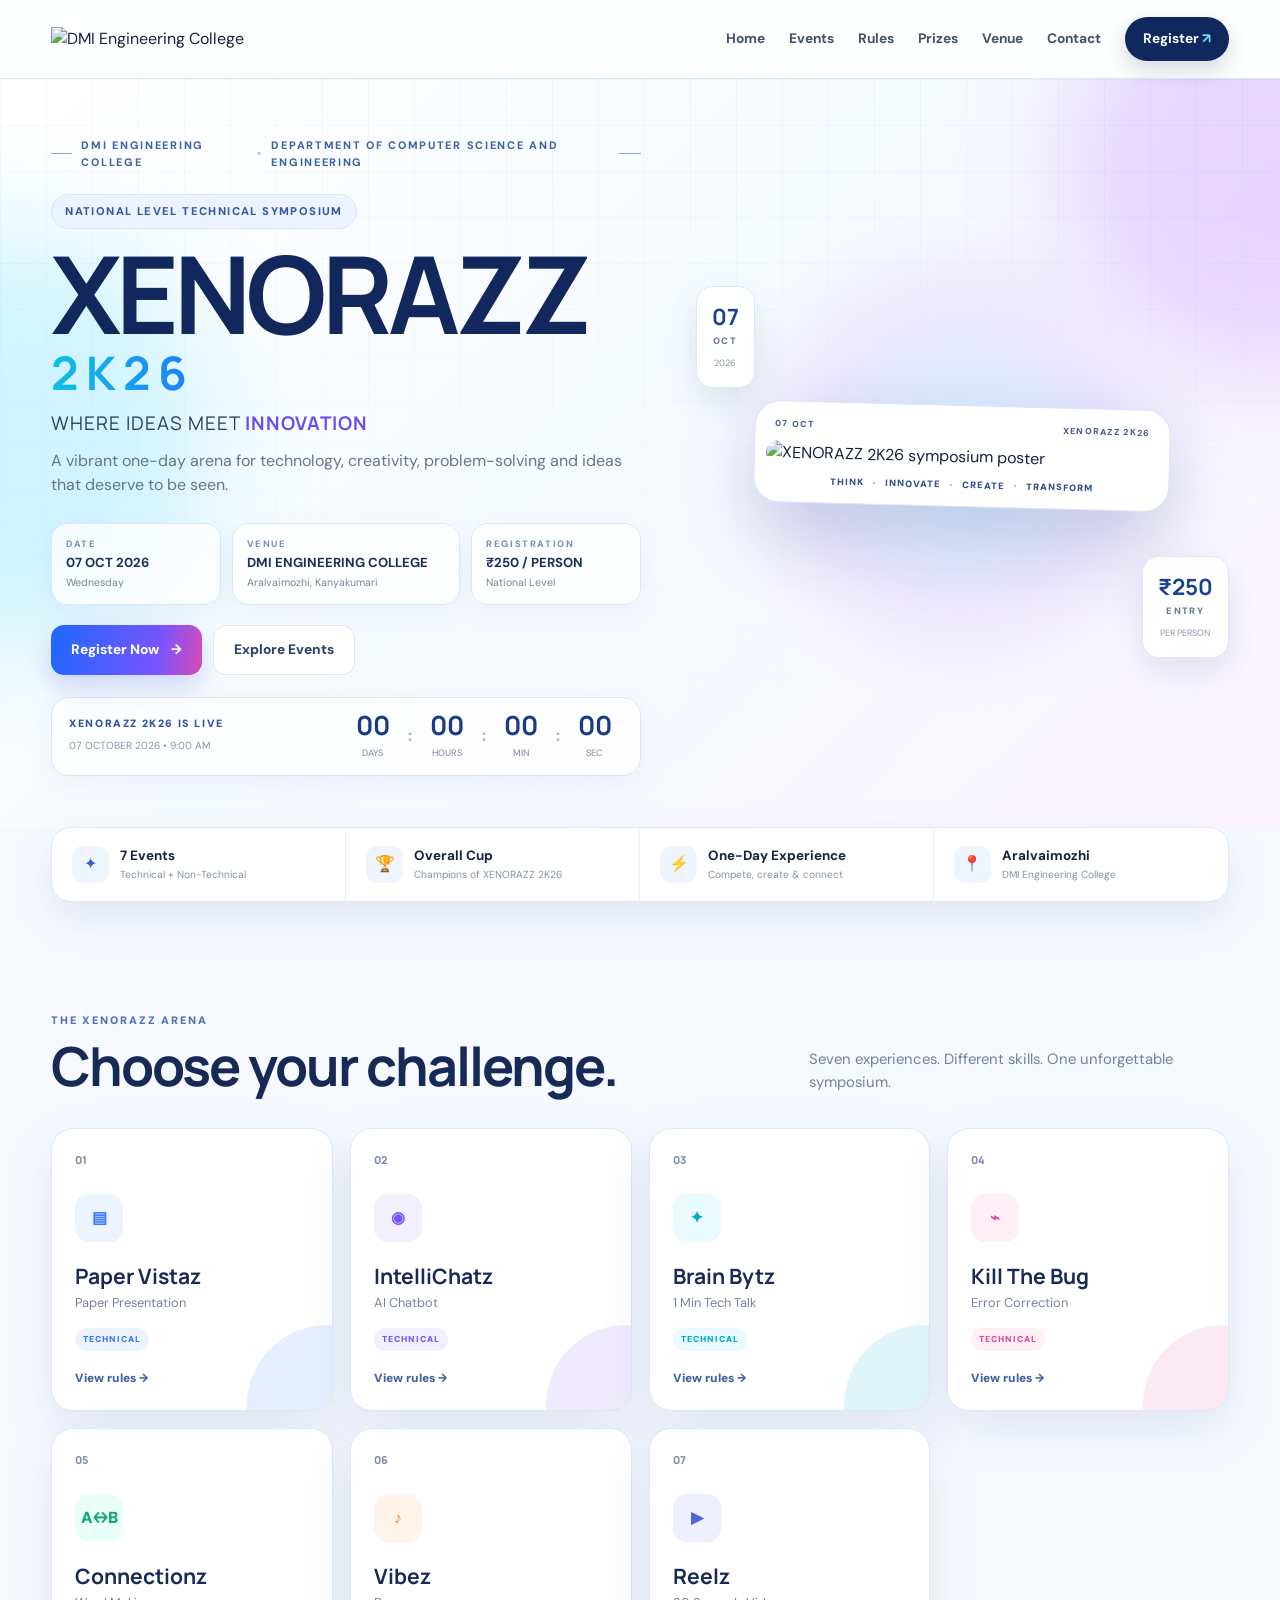
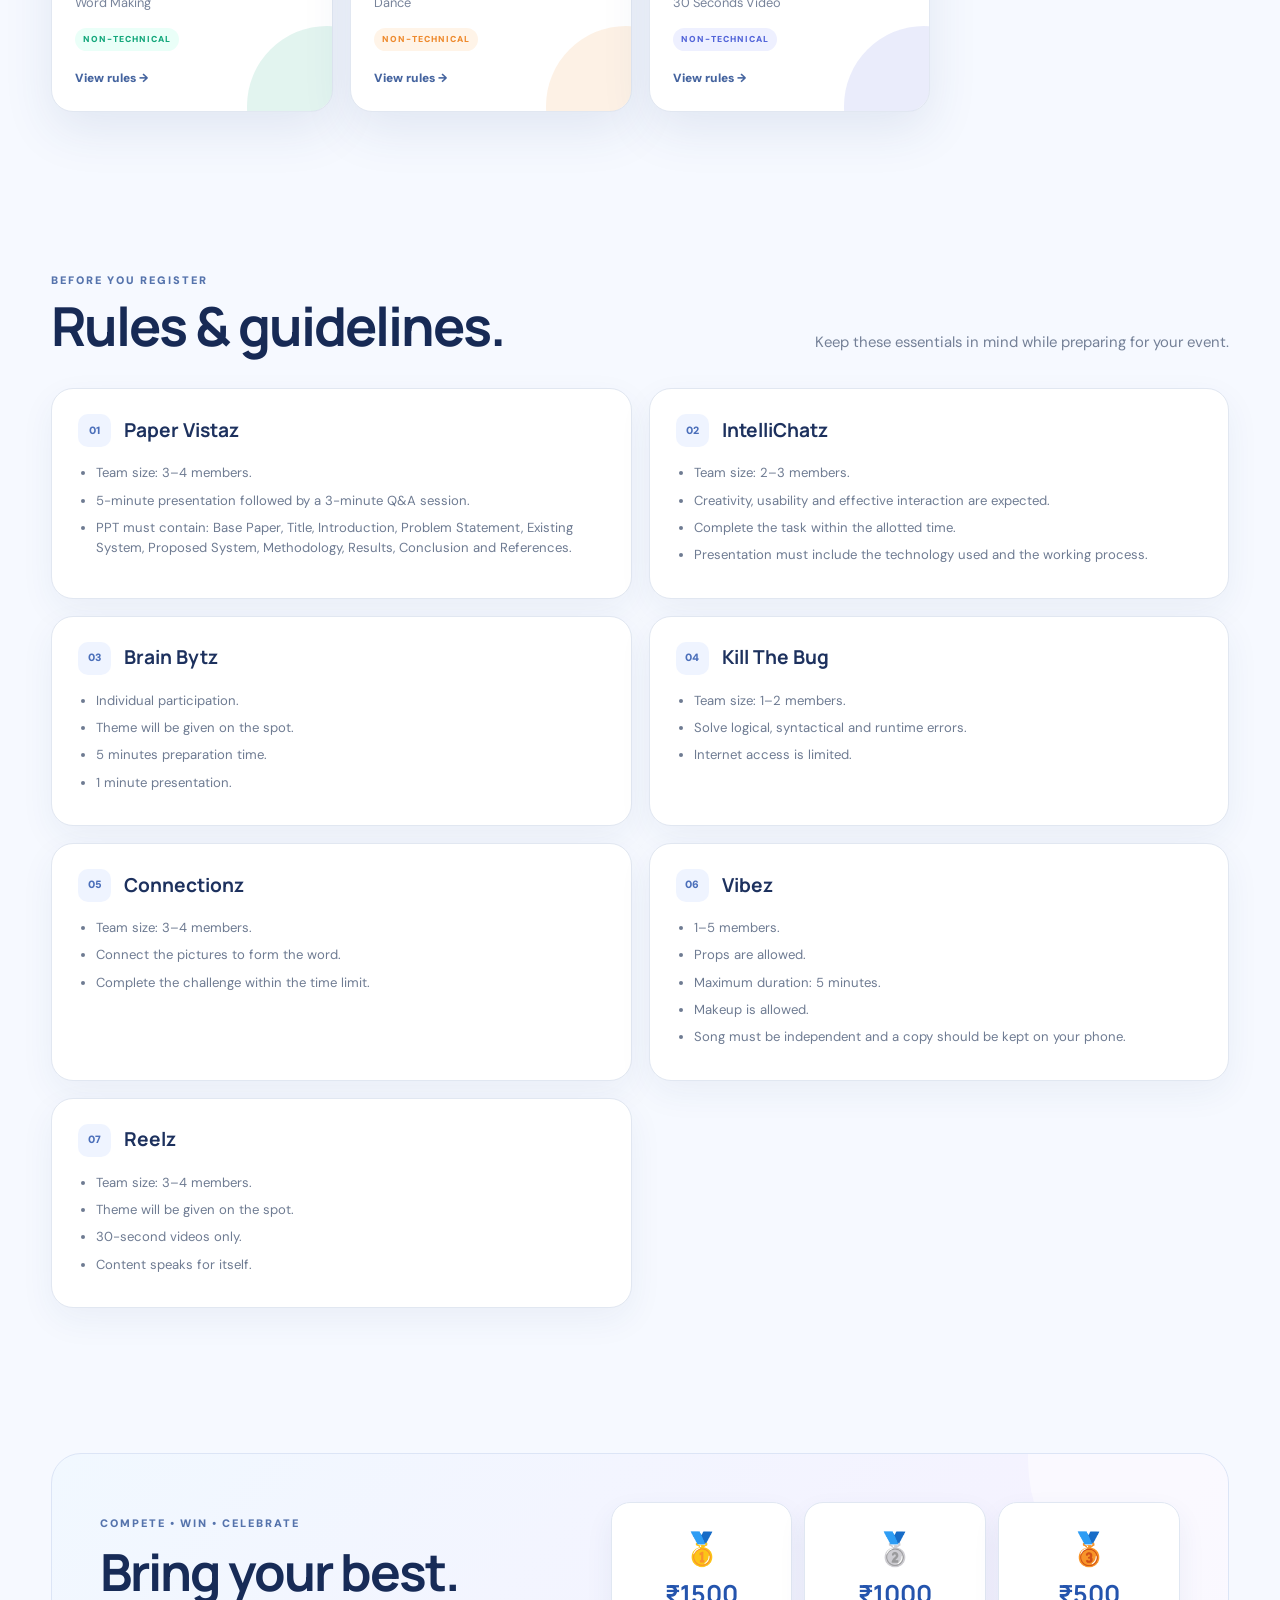
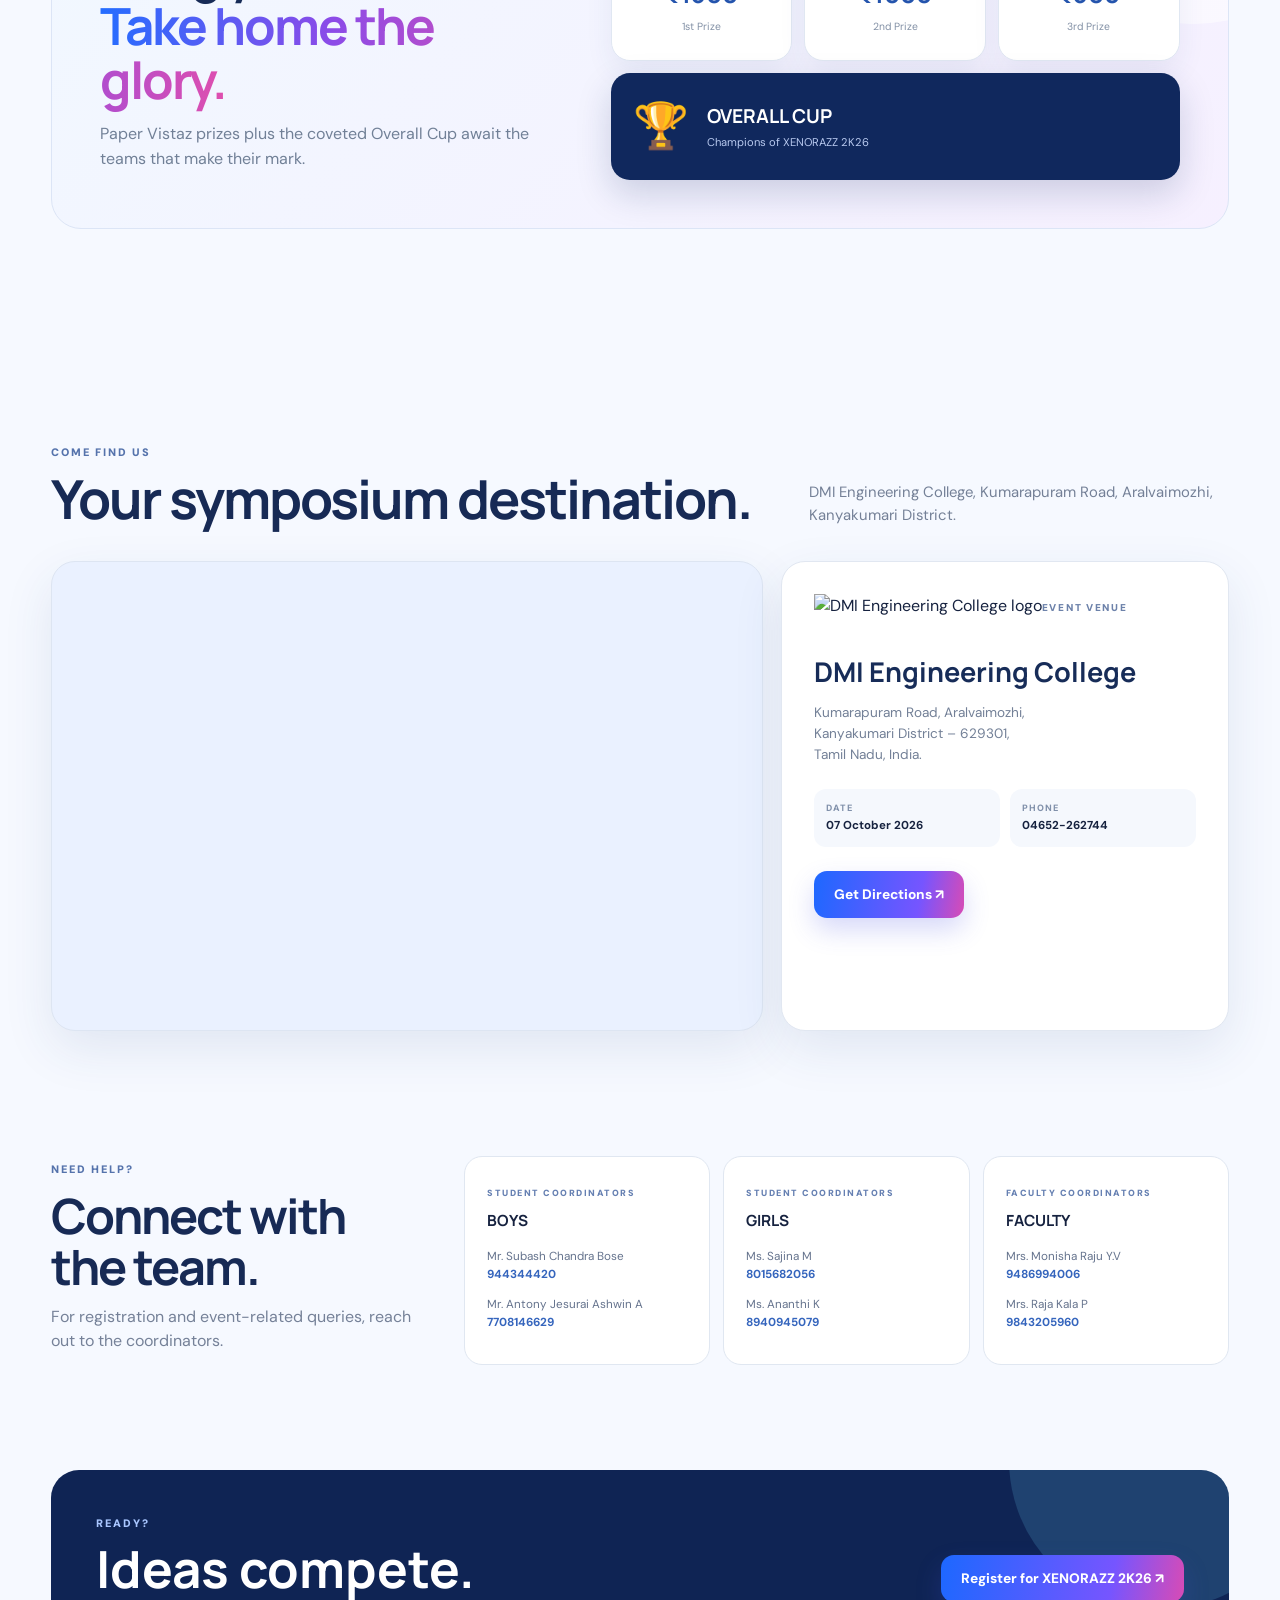
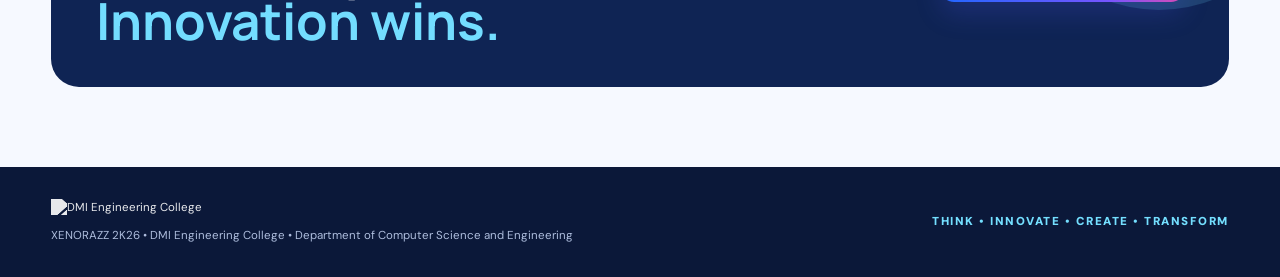
==== commit e124276e: "Add files via upload" ====
--- a/index.html
+++ b/index.html
@@ -1,107 +1,149 @@
 <!DOCTYPE html>
 <html lang="en">
 <head>
-  <meta charset="UTF-8" />
-  <meta name="viewport" content="width=device-width, initial-scale=1.0" />
-  <meta name="description" content="XENORAZZ 2K26 – National Level Technical Symposium at DMI Engineering College." />
+  <meta charset="UTF-8">
+  <meta name="viewport" content="width=device-width, initial-scale=1.0">
+  <meta name="description" content="XENORAZZ 2K26 – National Level Technical Symposium at DMI Engineering College, Aralvaimozhi.">
+  <meta name="theme-color" content="#f7faff">
   <title>XENORAZZ 2K26 | DMI Engineering College</title>
   <link rel="preconnect" href="https://fonts.googleapis.com">
   <link rel="preconnect" href="https://fonts.gstatic.com" crossorigin>
-  <link href="https://fonts.googleapis.com/css2?family=Inter:wght@400;500;600;700;800&family=Space+Grotesk:wght@500;600;700&display=swap" rel="stylesheet">
-  <link rel="stylesheet" href="style.css" />
+  <link href="https://fonts.googleapis.com/css2?family=DM+Sans:wght@400;500;600;700&family=Manrope:wght@600;700;800&display=swap" rel="stylesheet">
+  <link rel="stylesheet" href="style.css">
 </head>
 <body>
-  <header class="navbar">
-    <a class="brand" href="#home"><img src="assets/dmi-logo.jpeg" alt="DMI Engineering College logo"></a>
-    <button class="menu-toggle" aria-label="Open menu">☰</button>
-    <nav>
-      <a href="#home">Home</a><a href="#about">About</a><a href="#events">Events</a>
-      <a href="#rules">Rules</a><a href="#prizes">Prizes</a><a href="#venue">Venue</a><a href="#contact">Contact</a>
-      <a class="nav-register" href="https://docs.google.com/forms/d/e/1FAIpQLSfWRKtqy2sqFLkr3jUSMvMA-HnF_yskUkan04whfWXOboxlmg/viewform" target="_blank" rel="noopener">Register Now ↗</a>
-    </nav>
+  <header class="site-header">
+    <div class="nav-shell">
+      <a class="logo-wrap" href="#home" aria-label="DMI Engineering College">
+        <img src="assets/dmi-logo.jpeg" alt="DMI Engineering College">
+      </a>
+      <button class="menu-btn" aria-label="Open navigation">☰</button>
+      <nav class="main-nav">
+        <a href="#home">Home</a>
+        <a href="#events">Events</a>
+        <a href="#rules">Rules</a>
+        <a href="#prizes">Prizes</a>
+        <a href="#venue">Venue</a>
+        <a href="#contact">Contact</a>
+        <a class="nav-cta" href="https://docs.google.com/forms/d/e/1FAIpQLSfWRKtqy2sqFLkr3jUSMvMA-HnF_yskUkan04whfWXOboxlmg/viewform" target="_blank" rel="noopener">Register <span>↗</span></a>
+      </nav>
+    </div>
   </header>
 
   <main>
     <section id="home" class="hero">
-      <div class="hero-art art-left"></div><div class="hero-art art-right"></div>
-      <div class="hero-content">
-        <p class="eyebrow">DMI ENGINEERING COLLEGE • DEPARTMENT OF COMPUTER SCIENCE AND ENGINEERING</p>
-        <h1>XENORAZZ <span>2K26</span></h1>
-        <p class="tagline">A NATIONAL LEVEL TECHNICAL SYMPOSIUM</p>
-        <p class="motto">WHERE IDEAS MEET INNOVATION</p>
-        <div class="hero-details">
-          <div><b>07 OCT 2026</b><small>WEDNESDAY</small></div>
-          <div><b>DMI ENGINEERING COLLEGE</b><small>ARALVAIMOZHI, KANYAKUMARI</small></div>
-          <div><b>₹250</b><small>REGISTRATION FEE / PERSON</small></div>
+      <div class="hero-orb orb-one"></div>
+      <div class="hero-orb orb-two"></div>
+      <div class="hero-grid"></div>
+      <div class="hero-shell">
+        <div class="hero-copy">
+          <div class="institution-line"><span></span>DMI ENGINEERING COLLEGE <b>•</b> DEPARTMENT OF COMPUTER SCIENCE AND ENGINEERING<span></span></div>
+          <div class="welcome-chip">NATIONAL LEVEL TECHNICAL SYMPOSIUM</div>
+          <h1>XENORAZZ <em>2K26</em></h1>
+          <p class="hero-tag">WHERE IDEAS MEET <strong>INNOVATION</strong></p>
+          <p class="hero-desc">A vibrant one-day arena for technology, creativity, problem-solving and ideas that deserve to be seen.</p>
+
+          <div class="info-row">
+            <div class="info-pill"><small>DATE</small><strong>07 OCT 2026</strong><span>Wednesday</span></div>
+            <div class="info-pill"><small>VENUE</small><strong>DMI ENGINEERING COLLEGE</strong><span>Aralvaimozhi, Kanyakumari</span></div>
+            <div class="info-pill"><small>REGISTRATION</small><strong>₹250 / PERSON</strong><span>National Level</span></div>
+          </div>
+
+          <div class="hero-actions">
+            <a class="btn btn-primary" href="https://docs.google.com/forms/d/e/1FAIpQLSfWRKtqy2sqFLkr3jUSMvMA-HnF_yskUkan04whfWXOboxlmg/viewform" target="_blank" rel="noopener">Register Now <span>→</span></a>
+            <a class="btn btn-light" href="#events">Explore Events</a>
+          </div>
+
+          <div class="count-card">
+            <div><span class="count-label">COUNTDOWN TO XENORAZZ</span><small>07 OCTOBER 2026 • 9:00 AM</small></div>
+            <div class="countdown" aria-label="Countdown to symposium">
+              <div><b id="days">00</b><span>Days</span></div><i>:</i>
+              <div><b id="hours">00</b><span>Hours</span></div><i>:</i>
+              <div><b id="minutes">00</b><span>Min</span></div><i>:</i>
+              <div><b id="seconds">00</b><span>Sec</span></div>
+            </div>
+          </div>
         </div>
-        <a class="primary-btn" href="https://docs.google.com/forms/d/e/1FAIpQLSfWRKtqy2sqFLkr3jUSMvMA-HnF_yskUkan04whfWXOboxlmg/viewform" target="_blank" rel="noopener">REGISTER NOW <span>→</span></a>
-        <div class="countdown-wrap">
-          <p>SYMPOSIUM STARTS IN</p>
-          <div class="countdown" id="countdown">
-            <div><strong id="days">00</strong><span>Days</span></div><i>:</i>
-            <div><strong id="hours">00</strong><span>Hours</span></div><i>:</i>
-            <div><strong id="minutes">00</strong><span>Minutes</span></div><i>:</i>
-            <div><strong id="seconds">00</strong><span>Seconds</span></div>
+
+        <div class="hero-visual">
+          <div class="visual-glow"></div>
+          <div class="poster-frame">
+            <div class="poster-topline"><span>07 OCT</span><span>XENORAZZ 2K26</span></div>
+            <img src="assets/xenorazz-poster.jpg" alt="XENORAZZ 2K26 symposium poster">
+            <div class="poster-caption"><span>THINK</span><b>•</b><span>INNOVATE</span><b>•</b><span>CREATE</span><b>•</b><span>TRANSFORM</span></div>
           </div>
+          <div class="float-card float-a"><b>07</b><span>OCT</span><small>2026</small></div>
+          <div class="float-card float-b"><b>₹250</b><span>ENTRY</span><small>PER PERSON</small></div>
         </div>
       </div>
     </section>
 
-    <section id="about" class="section">
-      <div class="container two-col">
-        <div><p class="kicker">WELCOME TO XENORAZZ</p><h2>Think. Innovate. Create. Transform.</h2></div>
-        <p class="lead">XENORAZZ 2K26 brings students together for technical challenges, creative competitions and idea-driven experiences. Explore, compete and showcase your skills at DMI Engineering College.</p>
+    <section class="quick-strip">
+      <div class="quick-item"><span class="icon">✦</span><div><b>7 Events</b><small>Technical + Non-Technical</small></div></div>
+      <div class="quick-item"><span class="icon">🏆</span><div><b>Overall Cup</b><small>Champions of XENORAZZ 2K26</small></div></div>
+      <div class="quick-item"><span class="icon">⚡</span><div><b>One-Day Experience</b><small>Compete, create & connect</small></div></div>
+      <div class="quick-item"><span class="icon">📍</span><div><b>Aralvaimozhi</b><small>DMI Engineering College</small></div></div>
+    </section>
+
+    <section id="events" class="section events-section">
+      <div class="section-head">
+        <div><span class="eyebrow">THE XENORAZZ ARENA</span><h2>Choose your challenge.</h2></div>
+        <p>Seven experiences. Different skills. One unforgettable symposium.</p>
+      </div>
+      <div class="event-grid">
+        <article class="event-card event-blue"><div class="event-no">01</div><div class="event-icon">▤</div><h3>Paper Vistaz</h3><p>Paper Presentation</p><span class="event-tag">TECHNICAL</span><a href="#rule-paper">View rules →</a></article>
+        <article class="event-card event-violet"><div class="event-no">02</div><div class="event-icon">◉</div><h3>IntelliChatz</h3><p>AI Chatbot</p><span class="event-tag">TECHNICAL</span><a href="#rule-intelli">View rules →</a></article>
+        <article class="event-card event-cyan"><div class="event-no">03</div><div class="event-icon">✦</div><h3>Brain Bytz</h3><p>1 Min Tech Talk</p><span class="event-tag">TECHNICAL</span><a href="#rule-brain">View rules →</a></article>
+        <article class="event-card event-pink"><div class="event-no">04</div><div class="event-icon">⌁</div><h3>Kill The Bug</h3><p>Error Correction</p><span class="event-tag">TECHNICAL</span><a href="#rule-bug">View rules →</a></article>
+        <article class="event-card event-green"><div class="event-no">05</div><div class="event-icon">A↔B</div><h3>Connectionz</h3><p>Word Making</p><span class="event-tag">NON-TECHNICAL</span><a href="#rule-connection">View rules →</a></article>
+        <article class="event-card event-orange"><div class="event-no">06</div><div class="event-icon">♪</div><h3>Vibez</h3><p>Dance</p><span class="event-tag">NON-TECHNICAL</span><a href="#rule-vibez">View rules →</a></article>
+        <article class="event-card event-indigo"><div class="event-no">07</div><div class="event-icon">▶</div><h3>Reelz</h3><p>30 Seconds Video</p><span class="event-tag">NON-TECHNICAL</span><a href="#rule-reelz">View rules →</a></article>
       </div>
     </section>
 
-    <section id="events" class="section soft">
-      <div class="container"><p class="kicker">SHOWCASE YOUR SKILLS</p><h2>Events</h2>
-        <div class="event-grid">
-          <article class="event-card c1"><span>01</span><h3>Paper Vistaz</h3><p>Technical Paper Presentation</p><a href="#rule-paper">View Rules →</a></article>
-          <article class="event-card c2"><span>02</span><h3>IntelliChatz</h3><p>AI Chatbot</p><a href="#rule-intelli">View Rules →</a></article>
-          <article class="event-card c3"><span>03</span><h3>Brain Bytz</h3><p>1 Min Tech Talk</p><a href="#rule-brain">View Rules →</a></article>
-          <article class="event-card c4"><span>04</span><h3>Kill The Bug</h3><p>Error Correction</p><a href="#rule-bug">View Rules →</a></article>
-          <article class="event-card c5"><span>05</span><h3>Connectionz</h3><p>Word Making</p><a href="#rule-connection">View Rules →</a></article>
-          <article class="event-card c6"><span>06</span><h3>Vibez</h3><p>Dance</p><a href="#rule-vibez">View Rules →</a></article>
-          <article class="event-card c7"><span>07</span><h3>Reelz</h3><p>30 Seconds Video</p><a href="#rule-reelz">View Rules →</a></article>
+    <section id="rules" class="section rules-section">
+      <div class="section-head"><div><span class="eyebrow">BEFORE YOU REGISTER</span><h2>Rules & guidelines.</h2></div><p>Keep these essentials in mind while preparing for your event.</p></div>
+      <div class="rules-grid">
+        <article class="rule-card" id="rule-paper"><div class="rule-head"><span>01</span><h3>Paper Vistaz</h3></div><ul><li>Team size: 3–4 members.</li><li>5-minute presentation followed by a 3-minute Q&amp;A session.</li><li>PPT must contain: Base Paper, Title, Introduction, Problem Statement, Existing System, Proposed System, Methodology, Results, Conclusion and References.</li></ul></article>
+        <article class="rule-card" id="rule-intelli"><div class="rule-head"><span>02</span><h3>IntelliChatz</h3></div><ul><li>Team size: 2–3 members.</li><li>Creativity, usability and effective interaction are expected.</li><li>Complete the task within the allotted time.</li><li>Presentation must include the technology used and the working process.</li></ul></article>
+        <article class="rule-card" id="rule-brain"><div class="rule-head"><span>03</span><h3>Brain Bytz</h3></div><ul><li>Individual participation.</li><li>Theme will be given on the spot.</li><li>5 minutes preparation time.</li><li>1 minute presentation.</li></ul></article>
+        <article class="rule-card" id="rule-bug"><div class="rule-head"><span>04</span><h3>Kill The Bug</h3></div><ul><li>Team size: 1–2 members.</li><li>Solve logical, syntactical and runtime errors.</li><li>Internet access is limited.</li></ul></article>
+        <article class="rule-card" id="rule-connection"><div class="rule-head"><span>05</span><h3>Connectionz</h3></div><ul><li>Team size: 3–4 members.</li><li>Connect the pictures to form the word.</li><li>Complete the challenge within the time limit.</li></ul></article>
+        <article class="rule-card" id="rule-vibez"><div class="rule-head"><span>06</span><h3>Vibez</h3></div><ul><li>1–5 members.</li><li>Props are allowed.</li><li>Maximum duration: 5 minutes.</li><li>Makeup is allowed.</li><li>Song must be independent and a copy should be kept on your phone.</li></ul></article>
+        <article class="rule-card" id="rule-reelz"><div class="rule-head"><span>07</span><h3>Reelz</h3></div><ul><li>Team size: 3–4 members.</li><li>Theme will be given on the spot.</li><li>30-second videos only.</li><li>Content speaks for itself.</li></ul></article>
+      </div>
+    </section>
+
+    <section id="prizes" class="section prize-section">
+      <div class="prize-shell">
+        <div class="prize-copy"><span class="eyebrow">COMPETE • WIN • CELEBRATE</span><h2>Bring your best.<br><strong>Take home the glory.</strong></h2><p>Paper Vistaz prizes plus the coveted Overall Cup await the teams that make their mark.</p></div>
+        <div class="prize-cards"><div class="money-card"><span>🥇</span><b>₹1500</b><small>1st Prize</small></div><div class="money-card"><span>🥈</span><b>₹1000</b><small>2nd Prize</small></div><div class="money-card"><span>🥉</span><b>₹500</b><small>3rd Prize</small></div><div class="cup-card"><span>🏆</span><div><b>OVERALL CUP</b><small>Champions of XENORAZZ 2K26</small></div></div></div>
+      </div>
+    </section>
+
+    <section id="venue" class="section venue-section">
+      <div class="section-head"><div><span class="eyebrow">COME FIND US</span><h2>Your symposium destination.</h2></div><p>DMI Engineering College, Kumarapuram Road, Aralvaimozhi, Kanyakumari District.</p></div>
+      <div class="venue-layout">
+        <div class="map-card"><iframe title="DMI Engineering College map" src="https://www.google.com/maps?q=DMI%20Engineering%20College%2C%20Kumarapuram%20Road%2C%20Aralvaimozhi%2C%20Kanyakumari%2C%20Tamil%20Nadu%20629301&output=embed" loading="lazy" referrerpolicy="no-referrer-when-downgrade"></iframe></div>
+        <div class="venue-card"><img src="assets/dmi-logo.jpeg" alt="DMI Engineering College logo"><span class="venue-label">EVENT VENUE</span><h3>DMI Engineering College</h3><p>Kumarapuram Road, Aralvaimozhi,<br>Kanyakumari District – 629301,<br>Tamil Nadu, India.</p><div class="venue-meta"><div><small>DATE</small><b>07 October 2026</b></div><div><small>PHONE</small><b>04652-262744</b></div></div><a class="btn btn-primary" href="https://www.google.com/maps/search/?api=1&query=DMI%20Engineering%20College%2C%20Kumarapuram%20Road%2C%20Aralvaimozhi%2C%20Kanyakumari%2C%20Tamil%20Nadu%20629301" target="_blank" rel="noopener">Get Directions ↗</a></div>
+      </div>
+    </section>
+
+    <section id="contact" class="section contact-section">
+      <div class="contact-shell">
+        <div><span class="eyebrow">NEED HELP?</span><h2>Connect with the team.</h2><p>For registration and event-related queries, reach out to the coordinators.</p></div>
+        <div class="contact-grid">
+          <div class="contact-card"><span>STUDENT COORDINATORS</span><h3>BOYS</h3><p>Mr. Subash Chandra Bose<br><a href="tel:944344420">944344420</a></p><p>Mr. Antony Jesurai Ashwin A<br><a href="tel:7708146629">7708146629</a></p></div>
+          <div class="contact-card"><span>STUDENT COORDINATORS</span><h3>GIRLS</h3><p>Ms. Sajina M<br><a href="tel:8015682056">8015682056</a></p><p>Ms. Ananthi K<br><a href="tel:8940945079">8940945079</a></p></div>
+          <div class="contact-card"><span>FACULTY COORDINATORS</span><h3>FACULTY</h3><p>Mrs. Monisha Raju Y.V<br><a href="tel:9486994006">9486994006</a></p><p>Mrs. Raja Kala P<br><a href="tel:9843205960">9843205960</a></p></div>
         </div>
       </div>
     </section>
 
-    <section id="rules" class="section">
-      <div class="container"><p class="kicker">READ BEFORE REGISTERING</p><h2>Rules & Guidelines</h2>
-        <div class="rules-grid">
-          <article class="rule-card" id="rule-paper"><h3>Paper Vistaz</h3><ul><li>Team size: 3–4 members.</li><li>5-minute presentation followed by a 3-minute Q&amp;A session.</li><li>PPT must contain: Base Paper, Title, Introduction, Problem Statement, Existing System, Proposed System, Methodology, Results, Conclusion and References.</li></ul></article>
-          <article class="rule-card" id="rule-intelli"><h3>IntelliChatz</h3><ul><li>Team size: 2–3 members.</li><li>Creativity, usability and effective interaction are expected.</li><li>Complete the task within the allotted time.</li><li>Presentation must include the technology used and the working process.</li></ul></article>
-          <article class="rule-card" id="rule-brain"><h3>Brain Bytz</h3><ul><li>Individual participation.</li><li>Theme will be given on the spot.</li><li>5 minutes preparation time.</li><li>1 minute presentation.</li></ul></article>
-          <article class="rule-card" id="rule-bug"><h3>Kill The Bug</h3><ul><li>Team size: 1–2 members.</li><li>Solve logical, syntactical and runtime errors.</li><li>Internet access is limited.</li></ul></article>
-          <article class="rule-card" id="rule-connection"><h3>Connectionz</h3><ul><li>Team size: 3–4 members.</li><li>Connect the pictures to form the word.</li><li>Complete the challenge within the time limit.</li></ul></article>
-          <article class="rule-card" id="rule-vibez"><h3>Vibez</h3><ul><li>1–5 members.</li><li>Props are allowed.</li><li>Maximum duration: 5 minutes.</li><li>Makeup is allowed.</li><li>Keep a copy of the song on your phone.</li></ul></article>
-          <article class="rule-card" id="rule-reelz"><h3>Reelz</h3><ul><li>Team size: 3–4 members.</li><li>Theme will be given on the spot.</li><li>30-second videos only.</li><li>Content speaks for itself.</li></ul></article>
-        </div>
-      </div>
-    </section>
+    <section class="final-cta"><div><span class="eyebrow">READY?</span><h2>Ideas compete.<br><strong>Innovation wins.</strong></h2></div><a class="btn btn-primary" href="https://docs.google.com/forms/d/e/1FAIpQLSfWRKtqy2sqFLkr3jUSMvMA-HnF_yskUkan04whfWXOboxlmg/viewform" target="_blank" rel="noopener">Register for XENORAZZ 2K26 ↗</a></section>
+  </main>
 
-    <section id="prizes" class="section soft"><div class="container"><p class="kicker">COMPETE • WIN • CELEBRATE</p><h2>Prizes</h2>
-      <div class="prize-grid"><div class="prize-card"><span>🥇</span><b>₹1500</b><small>1st Prize</small></div><div class="prize-card"><span>🥈</span><b>₹1000</b><small>2nd Prize</small></div><div class="prize-card"><span>🥉</span><b>₹500</b><small>3rd Prize</small></div></div>
-      <div class="overall"><span>🏆</span><div><h3>OVERALL CUP</h3><p>Champions of XENORAZZ 2K26</p><small>Ideas Compete • Innovation Wins</small></div></div>
-    </div></section>
-
-    <section id="venue" class="section"><div class="container"><p class="kicker">FIND US</p><h2>Venue & Location</h2>
-      <div class="venue-grid"><div class="map-card"><iframe title="DMI Engineering College map" src="https://www.google.com/maps?q=DMI%20Engineering%20College%2C%20Aralvaimozhi%2C%20Kanyakumari&output=embed" loading="lazy" referrerpolicy="no-referrer-when-downgrade"></iframe></div>
-      <div class="venue-info"><h3>DMI Engineering College</h3><p>Kumarapuram Road, Aralvaimozhi, Kanyakumari District – 629301, Tamil Nadu, India</p><a class="primary-btn small" href="https://www.google.com/maps/search/?api=1&query=DMI%20Engineering%20College%2C%20Aralvaimozhi%2C%20Kanyakumari%2C%20Tamil%20Nadu%20629301" target="_blank" rel="noopener">Get Directions →</a></div></div>
-    </div></section>
-
-    <section id="contact" class="section soft"><div class="container"><p class="kicker">GET IN TOUCH</p><h2>Coordinators</h2>
-      <div class="contact-grid">
-        <div class="contact-card"><h3>Student Coordinators — Boys</h3><p>Mr. Subash Chandra Bose</p><a href="tel:944344420">944344420</a><p>Mr. Antony Jesurai Ashwin A</p><a href="tel:7708146629">7708146629</a></div>
-        <div class="contact-card"><h3>Student Coordinators — Girls</h3><p>Ms. Sajina M</p><a href="tel:8015682056">8015682056</a><p>Ms. Ananthi K</p><a href="tel:8940945079">8940945079</a></div>
-        <div class="contact-card"><h3>Faculty Coordinators</h3><p>Mrs. Monisha Raju Y.V</p><a href="tel:9486994006">9486994006</a><p>Mrs. Raja Kala P</p><a href="tel:9843205960">9843205960</a></div>
-      </div>
-      <div class="college"><b>DMI ENGINEERING COLLEGE</b><span>PH: 04652-262744</span></div>
-    </div></section>
-  </main>
-  <footer><p>XENORAZZ 2K26 • DMI Engineering College • Department of Computer Science and Engineering</p><p>Think • Innovate • Create • Transform</p></footer>
+  <footer><div><img src="assets/dmi-logo.jpeg" alt="DMI Engineering College"><p>XENORAZZ 2K26 • DMI Engineering College • Department of Computer Science and Engineering</p></div><span>THINK • INNOVATE • CREATE • TRANSFORM</span></footer>
   <script src="script.js"></script>
 </body>
 </html>
--- a/style.css
+++ b/style.css
@@ -1,6 +1,6 @@
-:root{--navy:#10255c;--blue:#1769ff;--cyan:#00b8ff;--purple:#7447ff;--pink:#e832b7;--ink:#17234d;--muted:#63708e;--line:#dbe4ff;--bg:#f7f9ff;--white:#fff}
-*{box-sizing:border-box;margin:0;padding:0}html{scroll-behavior:smooth}body{font-family:Inter,Arial,sans-serif;color:var(--ink);background:var(--bg);line-height:1.6}a{text-decoration:none;color:inherit}.navbar{position:sticky;top:0;z-index:50;display:flex;align-items:center;justify-content:space-between;padding:10px 5%;background:rgba(255,255,255,.94);backdrop-filter:blur(18px);border-bottom:1px solid #e5eaff;box-shadow:0 6px 30px rgba(36,64,140,.08)}.brand img{width:245px;height:auto;display:block}.navbar nav{display:flex;align-items:center;gap:22px;font-size:.88rem;font-weight:600}.navbar nav a:hover{color:var(--purple)}.nav-register{padding:11px 19px;border-radius:999px;color:#fff!important;background:linear-gradient(100deg,var(--purple),var(--blue));box-shadow:0 8px 22px rgba(78,81,255,.25)}.menu-toggle{display:none;border:0;background:transparent;font-size:1.5rem;color:var(--navy)}
-.hero{position:relative;overflow:hidden;min-height:650px;display:grid;place-items:center;text-align:center;padding:80px 20px 55px;background:radial-gradient(circle at 15% 35%,#dff5ff 0,transparent 32%),radial-gradient(circle at 86% 20%,#f1e5ff 0,transparent 33%),linear-gradient(135deg,#fff,#f3f6ff)}.hero:before{content:"";position:absolute;inset:0;background-image:linear-gradient(rgba(37,94,190,.06) 1px,transparent 1px),linear-gradient(90deg,rgba(37,94,190,.06) 1px,transparent 1px);background-size:42px 42px;mask-image:linear-gradient(to bottom,black,transparent 90%)}.hero-art{position:absolute;width:360px;height:360px;border-radius:50%;filter:blur(60px);opacity:.24}.art-left{left:-180px;bottom:-150px;background:#36c5ff}.art-right{right:-160px;top:-140px;background:#a85cff}.hero-content{position:relative;z-index:2;max-width:1080px}.eyebrow,.kicker{font-size:.75rem;letter-spacing:2.5px;font-weight:800;color:#203d93}.hero h1{font-family:'Space Grotesk',sans-serif;font-size:clamp(3.3rem,9vw,7.5rem);line-height:.95;margin:18px 0 14px;font-weight:800;letter-spacing:-4px;background:linear-gradient(100deg,#0d317f 0%,#1269dc 40%,#8334df 75%,#e823ba 100%);-webkit-background-clip:text;color:transparent}.hero h1 span{display:block;font-size:.43em;letter-spacing:2px;margin-top:10px}.tagline{font-family:'Space Grotesk';font-weight:700;font-size:clamp(1rem,2vw,1.45rem);letter-spacing:.8px}.motto{color:#63708e;letter-spacing:4px;margin-top:5px;font-size:.78rem}.hero-details{display:grid;grid-template-columns:repeat(3,1fr);gap:15px;margin:34px auto 24px;max-width:900px}.hero-details div{background:rgba(255,255,255,.82);border:1px solid #d8e3ff;border-radius:16px;padding:17px 12px;box-shadow:0 10px 35px rgba(43,74,160,.08)}.hero-details b{display:block;font-family:'Space Grotesk';font-size:.98rem}.hero-details small{display:block;color:var(--muted);font-size:.66rem;margin-top:3px}.primary-btn{display:inline-flex;align-items:center;gap:13px;padding:14px 28px;border-radius:999px;background:linear-gradient(100deg,var(--blue),var(--purple),var(--pink));color:#fff;font-weight:800;box-shadow:0 12px 30px rgba(82,75,240,.28)}.primary-btn.small{font-size:.9rem;margin-top:20px}.countdown-wrap{margin:32px auto 0;padding:18px 20px;max-width:900px;border:1px solid #cfdcff;border-radius:22px;background:rgba(255,255,255,.72)}.countdown-wrap>p{font-weight:800;letter-spacing:2px;font-size:.75rem;color:#24428e}.countdown{display:flex;align-items:center;justify-content:center;gap:10px;margin-top:10px}.countdown div{min-width:100px;padding:10px 8px;border-radius:14px;background:linear-gradient(145deg,#eef6ff,#f7efff);border:1px solid #d8e3ff}.countdown strong{display:block;font-family:'Space Grotesk';font-size:2rem;color:#163b9b}.countdown span{font-size:.72rem;color:var(--muted)}.countdown i{font-style:normal;font-weight:800;color:#6e64c9}
-.section{padding:90px 0}.soft{background:#fff}.container{width:min(1180px,92%);margin:auto}.two-col{display:grid;grid-template-columns:1fr 1fr;gap:70px;align-items:center}.section h2{font-family:'Space Grotesk';font-size:clamp(2rem,4vw,3.4rem);line-height:1.05;margin:9px 0 18px;color:var(--navy)}.lead{color:var(--muted);font-size:1.05rem}.event-grid{display:grid;grid-template-columns:repeat(4,1fr);gap:18px;margin-top:35px}.event-card{padding:25px;border-radius:20px;border:1px solid var(--line);background:#fff;min-height:205px;box-shadow:0 12px 32px rgba(54,76,145,.07);transition:.25s}.event-card:hover{transform:translateY(-6px);box-shadow:0 18px 40px rgba(54,76,145,.13)}.event-card>span{font-family:'Space Grotesk';font-weight:800;font-size:.75rem;color:#5172c7}.event-card h3{font-family:'Space Grotesk';font-size:1.25rem;margin:25px 0 5px}.event-card p{color:var(--muted);font-size:.9rem}.event-card a{display:inline-block;margin-top:22px;font-size:.8rem;font-weight:800;color:#4261c8}.c1{background:linear-gradient(145deg,#fff,#eef7ff)}.c2{background:linear-gradient(145deg,#fff,#f3edff)}.c3{background:linear-gradient(145deg,#fff,#fff0fb)}.c4{background:linear-gradient(145deg,#fff,#fff3e8)}.c5{background:linear-gradient(145deg,#fff,#eafff8)}.c6{background:linear-gradient(145deg,#fff,#fffbe7)}.c7{background:linear-gradient(145deg,#fff,#fff0f6)}
-.rules-grid{display:grid;grid-template-columns:repeat(2,1fr);gap:18px;margin-top:35px}.rule-card{background:#fff;border:1px solid var(--line);border-radius:20px;padding:27px;box-shadow:0 10px 28px rgba(40,63,125,.06);scroll-margin-top:100px}.rule-card h3{font-family:'Space Grotesk';font-size:1.25rem;color:#2549a3;margin-bottom:13px}.rule-card ul{padding-left:20px;color:var(--muted)}.rule-card li{margin:7px 0}.prize-grid{display:grid;grid-template-columns:repeat(3,1fr);gap:18px;margin-top:35px}.prize-card{text-align:center;background:#fff;border:1px solid var(--line);border-radius:20px;padding:30px}.prize-card span{display:block;font-size:3rem}.prize-card b{display:block;font-family:'Space Grotesk';font-size:2rem;color:#2254c4}.prize-card small{color:var(--muted)}.overall{margin-top:20px;display:flex;justify-content:center;align-items:center;gap:22px;padding:25px;border-radius:20px;background:linear-gradient(100deg,#eef7ff,#f7efff);border:1px solid #d6e0ff}.overall>span{font-size:4rem}.overall h3{font-family:'Space Grotesk';font-size:1.6rem}.overall p{font-weight:600}.overall small{color:var(--muted)}.venue-grid{display:grid;grid-template-columns:1.5fr 1fr;gap:22px;margin-top:35px}.map-card{overflow:hidden;border-radius:22px;border:1px solid var(--line);min-height:390px;background:#e9efff}.map-card iframe{width:100%;height:100%;min-height:390px;border:0}.venue-info{padding:35px;border-radius:22px;background:linear-gradient(145deg,#eef7ff,#f7efff);border:1px solid var(--line);align-self:stretch}.venue-info h3{font-family:'Space Grotesk';font-size:1.6rem;color:var(--navy)}.venue-info p{color:var(--muted);margin-top:12px}.contact-grid{display:grid;grid-template-columns:repeat(3,1fr);gap:18px;margin-top:35px}.contact-card{padding:27px;border-radius:20px;background:#fff;border:1px solid var(--line)}.contact-card h3{font-family:'Space Grotesk';font-size:1.05rem;color:#2549a3;margin-bottom:16px}.contact-card p{margin-top:8px}.contact-card a{font-size:.9rem;color:#4261c8}.college{margin-top:40px;padding-top:25px;border-top:1px solid var(--line);display:flex;gap:22px;justify-content:center;flex-wrap:wrap;color:var(--muted)}.college b{color:var(--navy)}footer{padding:35px 20px;text-align:center;background:#101c45;color:#cbd7ff;font-size:.8rem}footer p+p{margin-top:6px;color:#71d7ff}
-@media(max-width:950px){.navbar nav{gap:12px}.event-grid{grid-template-columns:repeat(2,1fr)}.rules-grid,.venue-grid{grid-template-columns:1fr}.contact-grid{grid-template-columns:1fr 1fr}.brand img{width:205px}}@media(max-width:700px){.menu-toggle{display:block}.navbar nav{display:none;position:absolute;top:75px;left:0;right:0;flex-direction:column;padding:22px;background:#fff;border-bottom:1px solid var(--line)}.navbar nav.open{display:flex}.hero{padding-top:55px}.hero-details,.two-col,.prize-grid,.contact-grid{grid-template-columns:1fr}.event-grid{grid-template-columns:1fr}.countdown{gap:4px}.countdown div{min-width:65px}.countdown strong{font-size:1.35rem}.countdown i{font-size:.8rem}.section{padding:70px 0}.brand img{width:180px}}
+:root{--ink:#16223f;--muted:#68748e;--blue:#2268ff;--cyan:#11bfe8;--violet:#7657ff;--pink:#e84ab8;--line:#e3e9f5;--paper:#ffffff;--bg:#f6f9ff;--navy:#0e1d43;--shadow:0 18px 50px rgba(37,64,125,.10)}
+*{box-sizing:border-box;margin:0;padding:0}html{scroll-behavior:smooth}body{font-family:'DM Sans',sans-serif;color:var(--ink);background:var(--bg);line-height:1.55}a{text-decoration:none;color:inherit}.site-header{position:sticky;top:0;z-index:100;background:rgba(255,255,255,.88);backdrop-filter:blur(18px);border-bottom:1px solid rgba(216,225,242,.8)}.nav-shell{width:min(1240px,92%);margin:auto;height:78px;display:flex;align-items:center;justify-content:space-between}.logo-wrap img{width:230px;height:auto;display:block}.main-nav{display:flex;align-items:center;gap:24px;font-size:.86rem;font-weight:700}.main-nav a{color:#44516d;transition:.2s}.main-nav a:hover{color:var(--blue)}.nav-cta{padding:11px 18px!important;border-radius:999px;background:#10285e;color:#fff!important;box-shadow:0 9px 22px rgba(16,40,94,.18)}.nav-cta span{color:#77ddff}.menu-btn{display:none;border:0;background:none;font-size:1.6rem;color:var(--navy)}
+.hero{position:relative;overflow:hidden;background:linear-gradient(135deg,#fff 0%,#f6fbff 46%,#fbf5ff 100%);padding:58px 0 52px}.hero-grid{position:absolute;inset:0;background-image:linear-gradient(rgba(42,96,181,.045) 1px,transparent 1px),linear-gradient(90deg,rgba(42,96,181,.045) 1px,transparent 1px);background-size:46px 46px;mask-image:linear-gradient(to bottom,#000,transparent 88%)}.hero-orb{position:absolute;border-radius:50%;filter:blur(55px);opacity:.25}.orb-one{width:420px;height:420px;left:-210px;top:150px;background:#52d9ff}.orb-two{width:420px;height:420px;right:-200px;top:-120px;background:#b26dff}.hero-shell{position:relative;z-index:2;width:min(1240px,92%);margin:auto;display:grid;grid-template-columns:1.05fr .95fr;gap:55px;align-items:center}.institution-line{display:flex;align-items:center;gap:9px;color:#3c63a5;font-size:.68rem;font-weight:800;letter-spacing:1.7px}.institution-line span{height:1px;width:24px;background:#8aa6d6}.institution-line b{color:#b3bfd3}.welcome-chip{display:inline-flex;margin-top:23px;padding:8px 13px;border-radius:999px;background:#edf4ff;border:1px solid #d7e5ff;color:#3159a3;font-size:.7rem;font-weight:800;letter-spacing:1.4px}.hero h1{font-family:Manrope,sans-serif;font-size:clamp(4rem,8.4vw,7.6rem);line-height:.86;letter-spacing:-5px;margin:18px 0 17px;color:#12285d}.hero h1 em{display:block;font-style:normal;font-size:.43em;letter-spacing:7px;margin-top:13px;background:linear-gradient(90deg,var(--cyan),var(--blue),var(--violet),var(--pink));-webkit-background-clip:text;color:transparent}.hero-tag{font-family:Manrope,sans-serif;font-size:1.18rem;letter-spacing:1px;color:#2d3e60}.hero-tag strong{color:#6a4eea}.hero-desc{max-width:600px;margin:10px 0 25px;color:var(--muted);font-size:1rem}.info-row{display:grid;grid-template-columns:1fr 1.35fr 1fr;gap:11px}.info-pill{background:rgba(255,255,255,.78);border:1px solid #dde6f5;border-radius:16px;padding:13px 14px;box-shadow:0 8px 28px rgba(34,75,150,.06)}.info-pill small{display:block;font-size:.58rem;letter-spacing:1.6px;color:#7790b7;font-weight:800}.info-pill strong{display:block;font-size:.82rem;margin-top:2px;color:#1c2f59}.info-pill span{display:block;font-size:.66rem;color:#7a8498;margin-top:1px}.hero-actions{display:flex;gap:11px;margin-top:20px;flex-wrap:wrap}.btn{display:inline-flex;align-items:center;justify-content:center;gap:12px;padding:13px 20px;border-radius:13px;font-weight:800;font-size:.86rem;transition:.2s}.btn-primary{color:#fff;background:linear-gradient(100deg,#1d68ff,#7655ff 70%,#d84bb5);box-shadow:0 12px 26px rgba(74,82,226,.22)}.btn-primary:hover{transform:translateY(-2px);box-shadow:0 16px 32px rgba(74,82,226,.28)}.btn-light{background:#fff;border:1px solid #dfe6f3;color:#2e4269}.count-card{margin-top:22px;padding:14px 17px;border-radius:18px;background:rgba(255,255,255,.74);border:1px solid #dce5f5;display:flex;align-items:center;justify-content:space-between;gap:20px;box-shadow:0 9px 28px rgba(35,73,143,.06)}.count-label{display:block;font-size:.66rem;font-weight:900;letter-spacing:1.6px;color:#31569d}.count-card small{font-size:.64rem;color:#8a94a8}.countdown{display:flex;align-items:center;gap:7px}.countdown div{text-align:center;min-width:56px}.countdown b{font-family:Manrope;font-size:1.65rem;color:#183b83;line-height:1}.countdown span{display:block;font-size:.58rem;color:#7b879c;margin-top:4px;text-transform:uppercase}.countdown i{font-style:normal;color:#a6b2c7;font-weight:800}.hero-visual{position:relative;min-height:610px;display:grid;place-items:center}.visual-glow{position:absolute;width:500px;height:500px;border-radius:50%;background:radial-gradient(circle,#bfeaff 0%,#e6dcff 42%,transparent 70%);filter:blur(5px);opacity:.6}.poster-frame{position:relative;width:min(440px,78%);padding:11px;background:#fff;border-radius:25px;box-shadow:0 30px 80px rgba(37,63,125,.20);transform:rotate(1.5deg);border:1px solid #dce5f5}.poster-topline{display:flex;justify-content:space-between;padding:5px 8px 9px;font-size:.55rem;font-weight:900;letter-spacing:1.3px;color:#50648b}.poster-frame img{display:block;width:100%;border-radius:17px}.poster-caption{display:flex;justify-content:center;gap:8px;padding:9px 2px 2px;font-size:.58rem;font-weight:900;letter-spacing:1px;color:#32518d}.poster-caption b{color:#c1c8d6}.float-card{position:absolute;background:rgba(255,255,255,.9);backdrop-filter:blur(14px);border:1px solid #dce6f5;border-radius:17px;padding:13px 15px;box-shadow:0 14px 35px rgba(31,61,120,.12);text-align:center}.float-card b{display:block;font-family:Manrope;font-size:1.4rem;color:#1b428e}.float-card span{display:block;font-size:.58rem;letter-spacing:1.4px;font-weight:900;color:#6c7c9b}.float-card small{font-size:.57rem;color:#8d97a9}.float-a{left:0;top:22%}.float-b{right:0;bottom:17%}.quick-strip{width:min(1240px,92%);margin:-1px auto 0;position:relative;z-index:5;display:grid;grid-template-columns:repeat(4,1fr);background:#fff;border:1px solid #e1e8f4;border-radius:20px;box-shadow:0 16px 42px rgba(39,66,126,.10);overflow:hidden}.quick-item{display:flex;gap:11px;align-items:center;padding:18px 20px;border-right:1px solid #e9edf5}.quick-item:last-child{border-right:0}.quick-item .icon{width:37px;height:37px;display:grid;place-items:center;border-radius:11px;background:#eff5ff;color:#3263c6}.quick-item b{display:block;font-size:.84rem}.quick-item small{display:block;color:#8290a7;font-size:.64rem}
+.section{width:min(1240px,92%);margin:auto;padding:105px 0}.section-head{display:flex;justify-content:space-between;align-items:end;gap:40px;margin-bottom:34px}.eyebrow{font-size:.68rem;letter-spacing:2px;color:#5573ac;font-weight:900}.section h2{font-family:Manrope,sans-serif;font-size:clamp(2.2rem,4.2vw,4rem);line-height:1.02;letter-spacing:-2px;color:#172a55;margin-top:8px}.section-head>p{max-width:420px;color:#748097;font-size:.93rem}.event-grid{display:grid;grid-template-columns:repeat(4,1fr);gap:17px}.event-card{position:relative;overflow:hidden;min-height:260px;padding:23px;border-radius:22px;background:#fff;border:1px solid #e1e7f1;box-shadow:var(--shadow);transition:.25s}.event-card:hover{transform:translateY(-7px);box-shadow:0 24px 55px rgba(37,64,125,.15)}.event-card:after{content:"";position:absolute;width:160px;height:160px;border-radius:50%;right:-75px;bottom:-75px;background:var(--accent);opacity:.12}.event-no{font-family:Manrope;font-size:.68rem;font-weight:900;color:#7e8ca5}.event-icon{width:48px;height:48px;margin-top:25px;display:grid;place-items:center;border-radius:14px;background:var(--soft);color:var(--accent);font-weight:900}.event-card h3{font-family:Manrope;font-size:1.32rem;margin-top:18px;color:#182b56}.event-card p{font-size:.8rem;color:#77839a}.event-tag{display:inline-block;margin-top:15px;padding:5px 8px;border-radius:999px;background:var(--soft);color:var(--accent);font-size:.54rem;font-weight:900;letter-spacing:1px}.event-card a{display:block;margin-top:18px;font-size:.74rem;font-weight:900;color:#45649f}.event-blue{--accent:#3477ff;--soft:#edf4ff}.event-violet{--accent:#7955ef;--soft:#f2efff}.event-cyan{--accent:#00aaca;--soft:#e9fbff}.event-pink{--accent:#dd4a9e;--soft:#fff0f7}.event-green{--accent:#13a77b;--soft:#eafff8}.event-orange{--accent:#ee8a2e;--soft:#fff4e8}.event-indigo{--accent:#5365d9;--soft:#eef0ff}.rules-section{padding-top:50px}.rules-grid{display:grid;grid-template-columns:repeat(2,1fr);gap:17px}.rule-card{background:#fff;border:1px solid #e1e7f1;border-radius:22px;padding:25px 26px;box-shadow:0 12px 35px rgba(37,64,125,.06);scroll-margin-top:100px}.rule-head{display:flex;align-items:center;gap:13px;margin-bottom:16px}.rule-head span{width:33px;height:33px;display:grid;place-items:center;border-radius:10px;background:#eff4ff;color:#4b6fba;font-size:.66rem;font-weight:900}.rule-head h3{font-family:Manrope;font-size:1.2rem;color:#1d315e}.rule-card ul{padding-left:18px;color:#6e7b92;font-size:.82rem}.rule-card li{margin:7px 0}.prize-section{padding-top:40px}.prize-shell{border-radius:30px;padding:48px;background:linear-gradient(135deg,#f1f8ff,#f6f0ff);border:1px solid #dce5f6;display:grid;grid-template-columns:.9fr 1.1fr;gap:45px;align-items:center;overflow:hidden;position:relative}.prize-shell:after{content:"";position:absolute;width:330px;height:330px;border-radius:50%;right:-130px;top:-160px;background:#fff;opacity:.55}.prize-copy h2{font-family:Manrope;font-size:clamp(2rem,4vw,3.5rem);line-height:1.05;letter-spacing:-2px;margin-top:10px;color:#172b57}.prize-copy h2 strong{background:linear-gradient(90deg,#246dff,#8b4be8,#df4fae);-webkit-background-clip:text;color:transparent}.prize-copy p{max-width:470px;margin-top:16px;color:#718097}.prize-cards{display:grid;grid-template-columns:repeat(3,1fr);gap:12px;position:relative;z-index:2}.money-card{background:#fff;border:1px solid #e0e7f2;border-radius:19px;text-align:center;padding:22px 10px;box-shadow:0 12px 28px rgba(43,68,130,.07)}.money-card span{font-size:2rem}.money-card b{display:block;font-family:Manrope;font-size:1.55rem;color:#2454ad}.money-card small{font-size:.65rem;color:#8290a5}.cup-card{grid-column:1/-1;display:flex;align-items:center;gap:18px;padding:19px 22px;background:#10285d;color:#fff;border-radius:19px;box-shadow:0 14px 35px rgba(16,40,93,.18)}.cup-card>span{font-size:2.8rem}.cup-card b{display:block;font-family:Manrope;font-size:1.2rem}.cup-card small{display:block;color:#b8c9ef;font-size:.7rem;margin-top:2px}.venue-section{padding-bottom:95px}.venue-layout{display:grid;grid-template-columns:1.35fr .85fr;gap:18px}.map-card{min-height:460px;border-radius:24px;overflow:hidden;border:1px solid #dde5f2;box-shadow:var(--shadow);background:#eaf1ff}.map-card iframe{width:100%;height:100%;min-height:460px;border:0}.venue-card{padding:32px;border-radius:24px;background:#fff;border:1px solid #e1e7f1;box-shadow:var(--shadow)}.venue-card img{width:210px;max-width:100%;height:auto;margin-bottom:25px}.venue-label{font-size:.62rem;font-weight:900;letter-spacing:1.7px;color:#6d82aa}.venue-card h3{font-family:Manrope;font-size:1.7rem;color:#172c58;margin-top:7px}.venue-card>p{color:#738097;font-size:.85rem;margin-top:9px}.venue-meta{display:grid;grid-template-columns:1fr 1fr;gap:10px;margin:24px 0}.venue-meta div{padding:12px;background:#f5f8fd;border-radius:12px}.venue-meta small{display:block;font-size:.57rem;color:#8090aa;font-weight:800;letter-spacing:1px}.venue-meta b{display:block;font-size:.72rem;margin-top:2px}.contact-section{padding-top:30px}.contact-shell{display:grid;grid-template-columns:.65fr 1.35fr;gap:45px;align-items:start}.contact-shell>div:first-child h2{font-family:Manrope;font-size:clamp(2rem,3.8vw,3.2rem);line-height:1.05;margin-top:9px}.contact-shell>div:first-child p{color:#758198;margin-top:13px}.contact-grid{display:grid;grid-template-columns:repeat(3,1fr);gap:13px}.contact-card{padding:22px;border-radius:18px;background:#fff;border:1px solid #e0e7f1}.contact-card>span{font-size:.56rem;letter-spacing:1.5px;font-weight:900;color:#6680b2}.contact-card h3{font-family:Manrope;font-size:.96rem;margin:5px 0 15px}.contact-card p{font-size:.73rem;color:#65738d;margin:11px 0}.contact-card a{color:#3565bd;font-weight:700}.final-cta{width:min(1240px,92%);margin:0 auto 80px;padding:40px 45px;border-radius:28px;background:#0f2454;display:flex;align-items:center;justify-content:space-between;gap:30px;position:relative;overflow:hidden}.final-cta:after{content:"";position:absolute;width:300px;height:300px;border-radius:50%;right:-80px;top:-160px;background:rgba(113,221,255,.16)}.final-cta h2{font-family:Manrope;font-size:clamp(2rem,4vw,3.4rem);line-height:1.03;color:#fff;margin-top:7px;position:relative;z-index:2}.final-cta h2 strong{color:#73ddff}.final-cta .btn{position:relative;z-index:2}.final-cta .eyebrow{color:#a9c6ff}footer{background:#0b1839;color:#aebddd;padding:32px 4%;display:flex;justify-content:space-between;align-items:center;gap:20px;font-size:.72rem}footer img{width:160px;height:auto;filter:brightness(0) invert(1);opacity:.9;margin-bottom:10px}footer p{max-width:700px}footer>span{color:#74dfff;letter-spacing:1.5px;font-weight:900}
+@media(max-width:1050px){.hero-shell{grid-template-columns:1fr}.hero-copy{max-width:850px}.hero-visual{min-height:560px}.event-grid{grid-template-columns:repeat(2,1fr)}.quick-strip{grid-template-columns:repeat(2,1fr)}.quick-item:nth-child(2){border-right:0}.quick-item:nth-child(3),.quick-item:nth-child(4){border-top:1px solid #e9edf5}.prize-shell,.contact-shell{grid-template-columns:1fr}.contact-grid{grid-template-columns:repeat(3,1fr)}}
+@media(max-width:720px){.nav-shell{height:68px}.logo-wrap img{width:175px}.menu-btn{display:block}.main-nav{display:none;position:absolute;top:68px;left:0;right:0;background:#fff;padding:18px 5%;border-bottom:1px solid #e2e8f2;box-shadow:0 15px 30px rgba(26,54,110,.10);flex-direction:column;align-items:stretch;gap:3px}.main-nav.open{display:flex}.main-nav a{padding:10px 4px}.nav-cta{text-align:center}.hero{padding-top:42px}.institution-line{font-size:.56rem;line-height:1.4}.institution-line span,.institution-line b{display:none}.hero h1{font-size:clamp(3.4rem,16vw,5.2rem);letter-spacing:-3px}.hero-tag{font-size:.98rem}.info-row{grid-template-columns:1fr}.count-card{display:block}.countdown{justify-content:center;margin-top:13px}.countdown div{min-width:51px}.countdown b{font-size:1.35rem}.hero-visual{min-height:490px}.poster-frame{width:min(410px,86%)}.float-a{left:1%;top:16%}.float-b{right:1%;bottom:13%}.quick-strip{grid-template-columns:1fr}.quick-item{border-right:0!important;border-bottom:1px solid #e9edf5}.quick-item:last-child{border-bottom:0}.section{padding:75px 0}.section-head{display:block}.section-head>p{margin-top:13px}.event-grid,.rules-grid,.contact-grid{grid-template-columns:1fr}.prize-shell{padding:30px 22px}.prize-cards{grid-template-columns:1fr 1fr}.cup-card{grid-column:1/-1}.venue-layout{grid-template-columns:1fr}.map-card,.map-card iframe{min-height:360px}.venue-card{padding:24px}.final-cta{display:block;padding:32px 24px}.final-cta .btn{margin-top:20px;width:100%}footer{display:block;text-align:center}footer>span{display:block;margin-top:12px}}
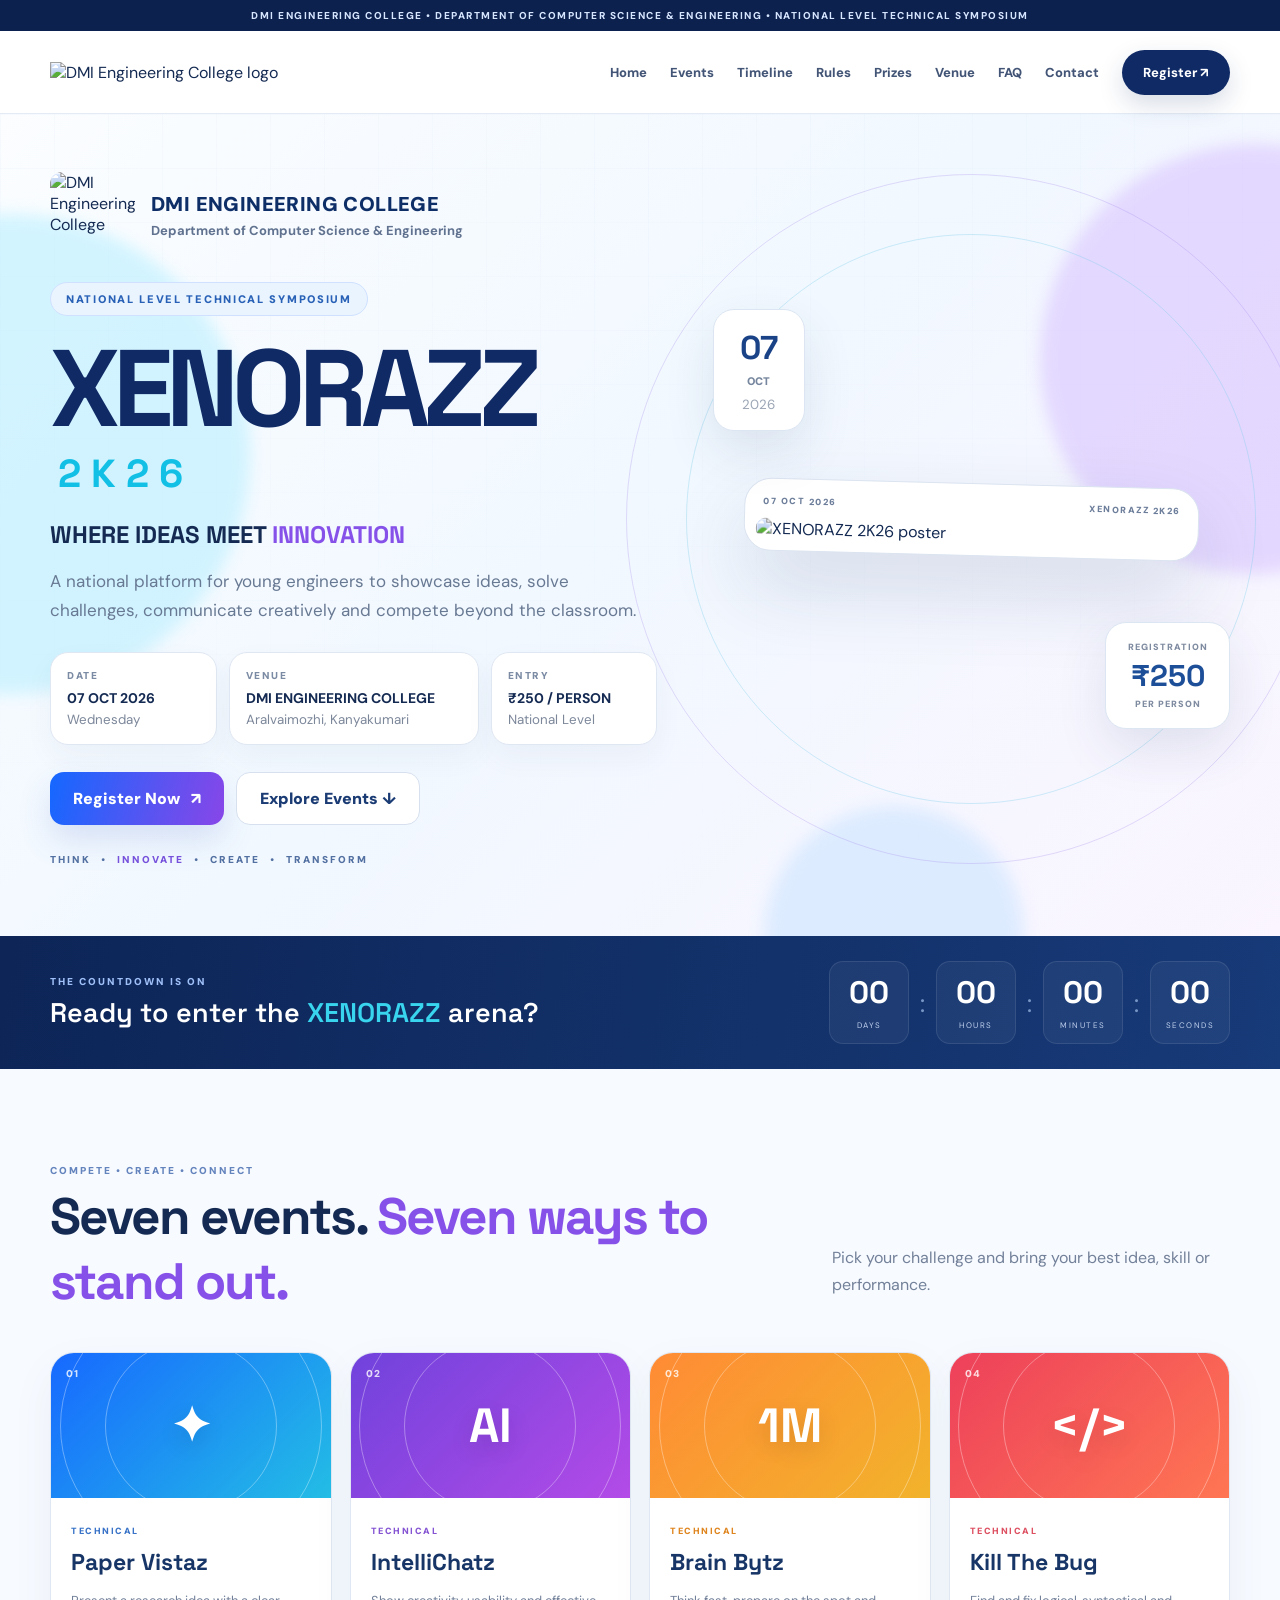
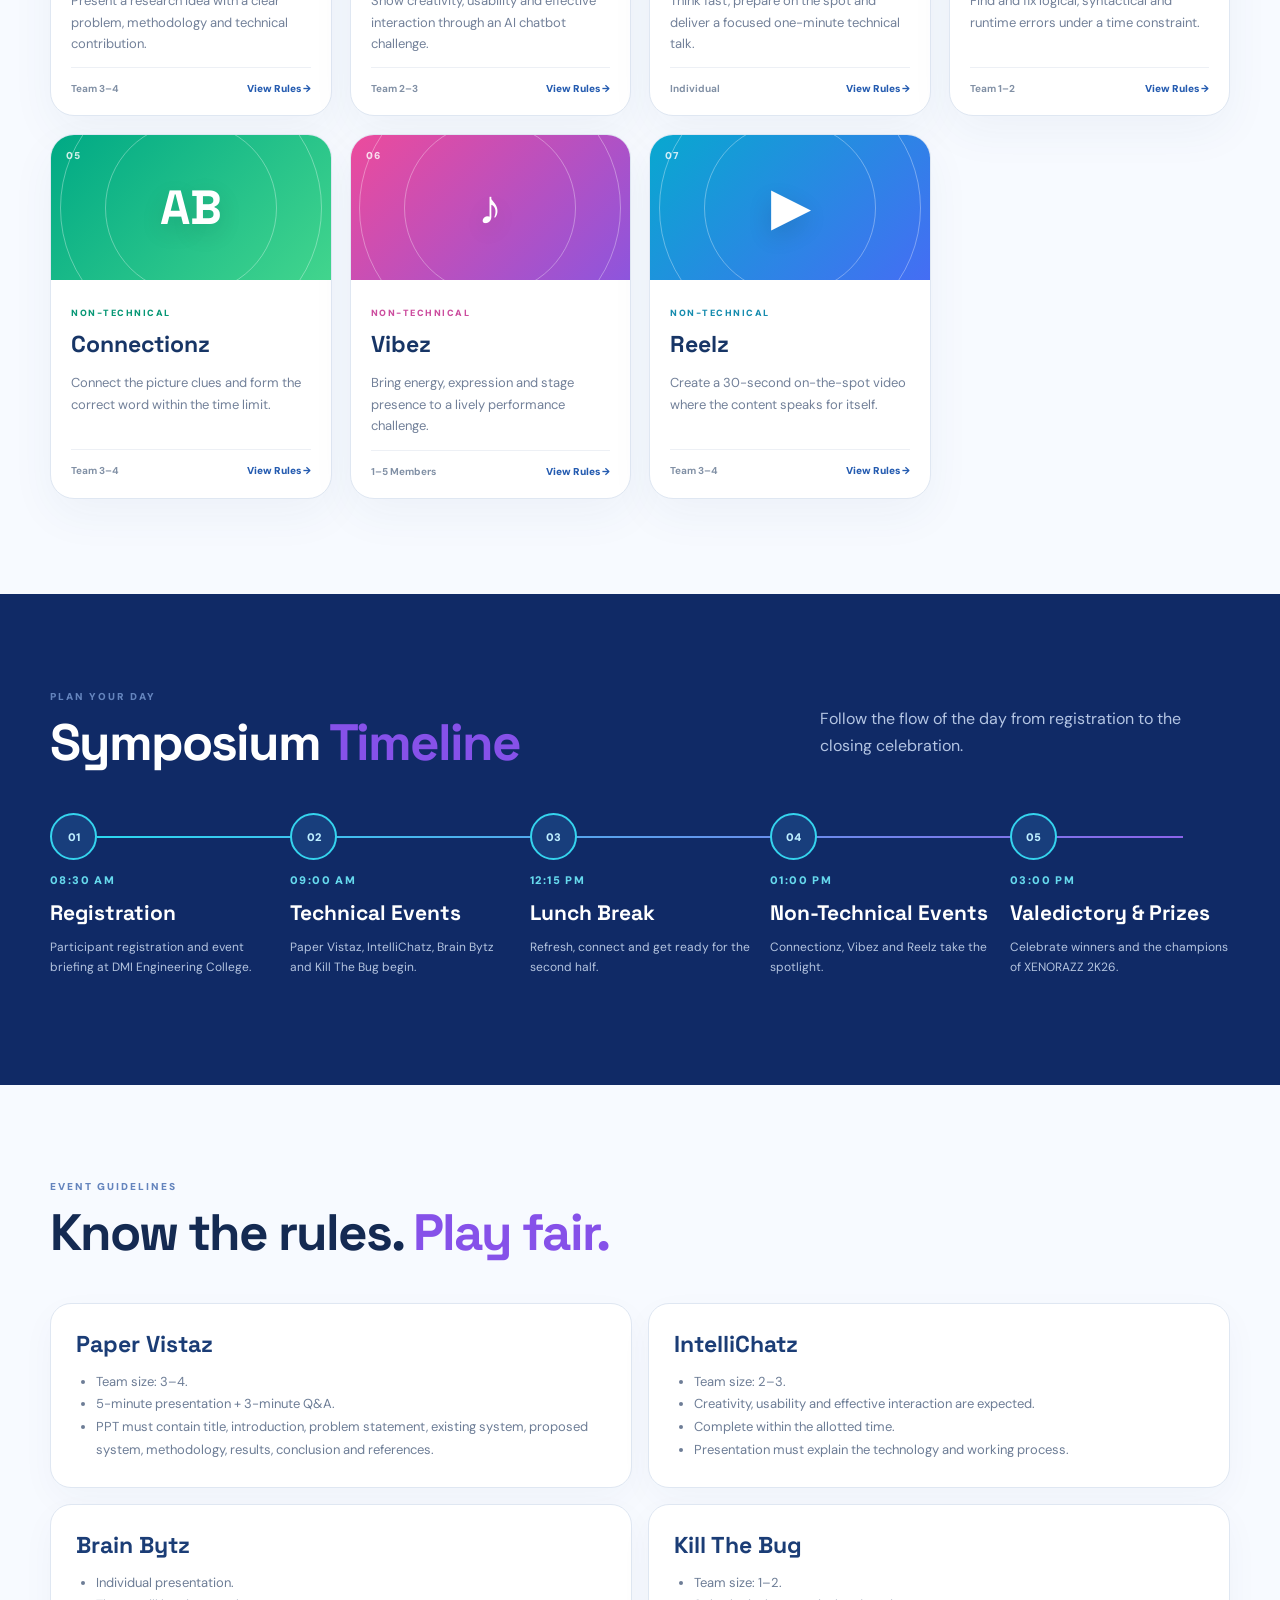
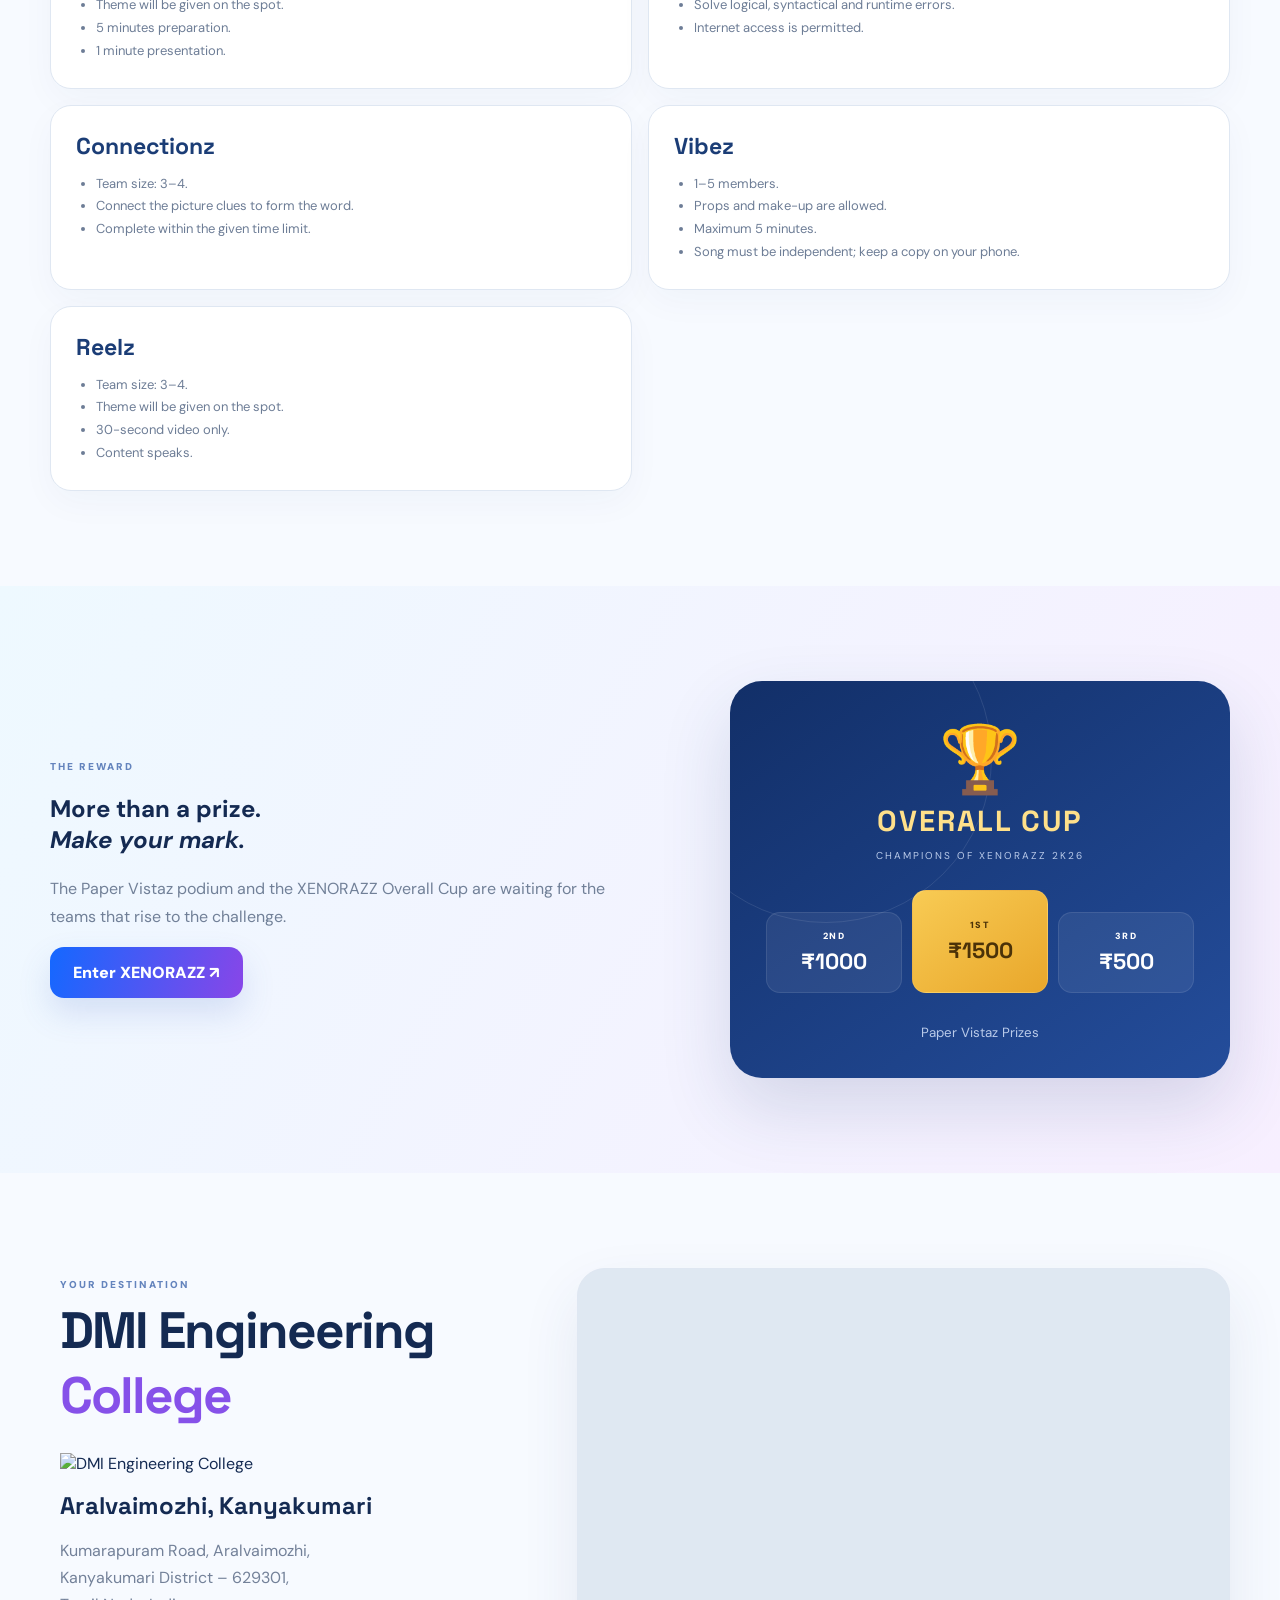
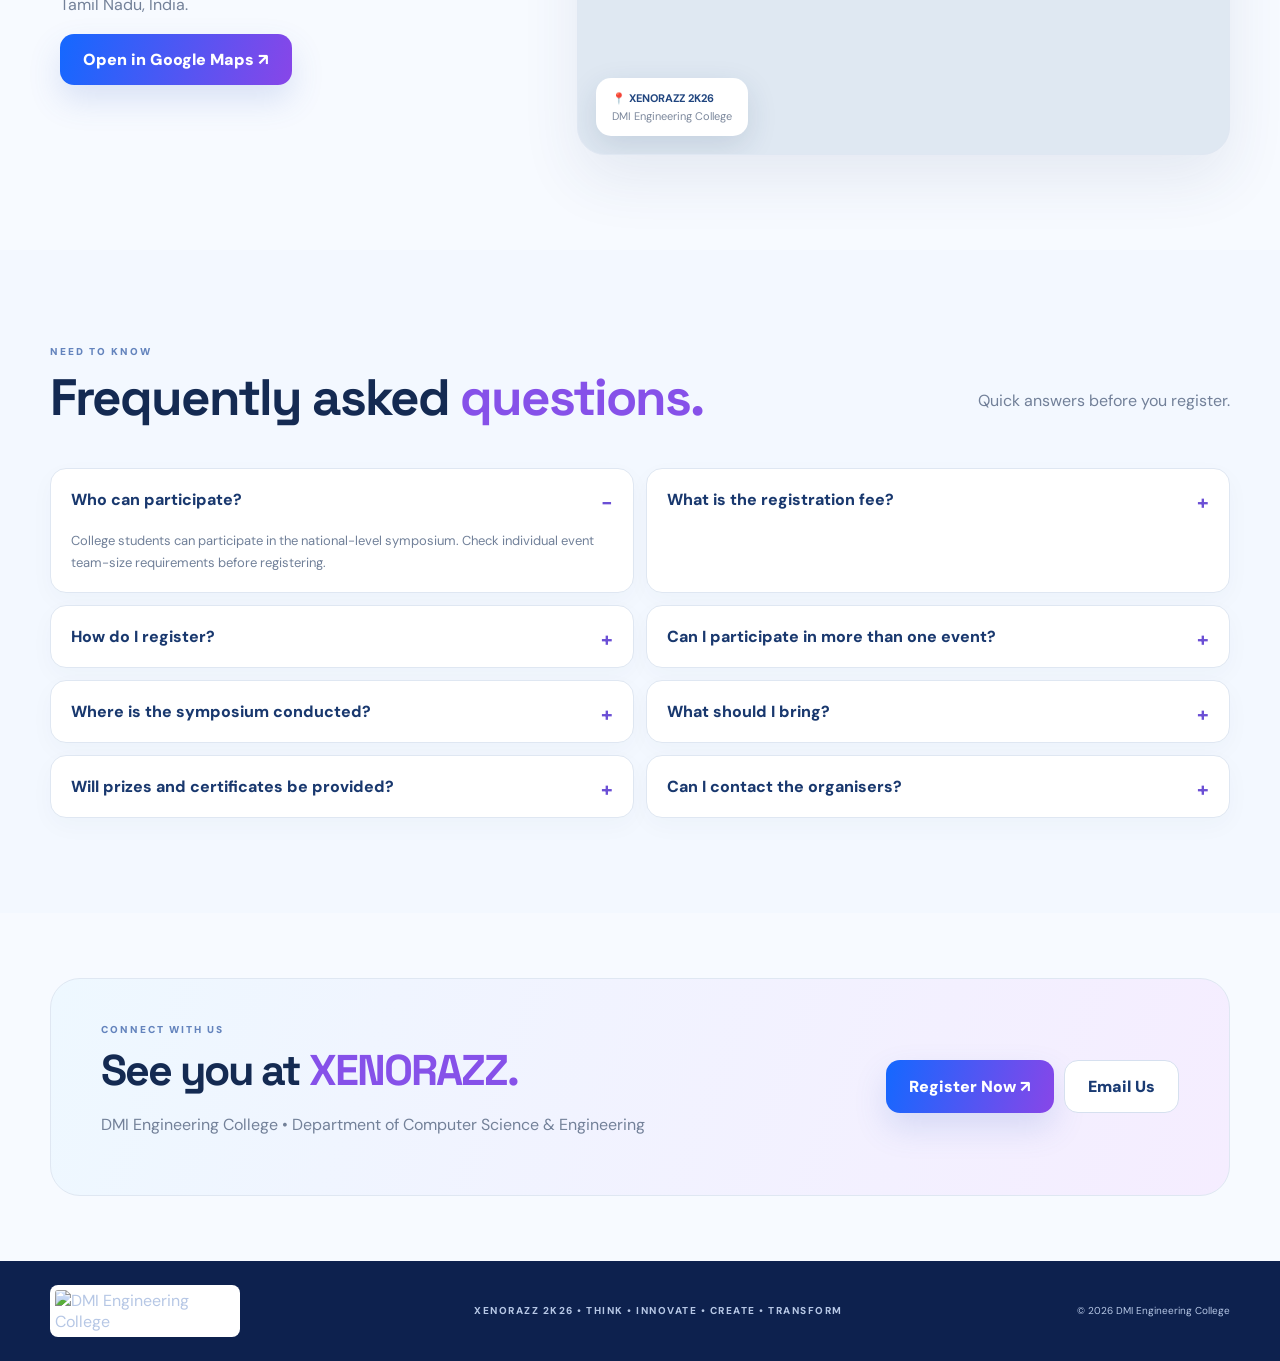
==== commit e090e835: "Add files via upload premium" ====
--- a/index.html
+++ b/index.html
@@ -1,149 +1,118 @@
 <!DOCTYPE html>
 <html lang="en">
 <head>
-  <meta charset="UTF-8">
-  <meta name="viewport" content="width=device-width, initial-scale=1.0">
-  <meta name="description" content="XENORAZZ 2K26 – National Level Technical Symposium at DMI Engineering College, Aralvaimozhi.">
-  <meta name="theme-color" content="#f7faff">
-  <title>XENORAZZ 2K26 | DMI Engineering College</title>
-  <link rel="preconnect" href="https://fonts.googleapis.com">
-  <link rel="preconnect" href="https://fonts.gstatic.com" crossorigin>
-  <link href="https://fonts.googleapis.com/css2?family=DM+Sans:wght@400;500;600;700&family=Manrope:wght@600;700;800&display=swap" rel="stylesheet">
-  <link rel="stylesheet" href="style.css">
+<meta charset="UTF-8">
+<meta name="viewport" content="width=device-width, initial-scale=1.0">
+<meta name="description" content="XENORAZZ 2K26 - National Level Technical Symposium at DMI Engineering College">
+<title>XENORAZZ 2K26 | DMI Engineering College</title>
+<link rel="preconnect" href="https://fonts.googleapis.com">
+<link rel="preconnect" href="https://fonts.gstatic.com" crossorigin>
+<link href="https://fonts.googleapis.com/css2?family=DM+Sans:wght@400;500;600;700;800&family=Space+Grotesk:wght@500;600;700&display=swap" rel="stylesheet">
+<link rel="stylesheet" href="style.css">
 </head>
 <body>
-  <header class="site-header">
-    <div class="nav-shell">
-      <a class="logo-wrap" href="#home" aria-label="DMI Engineering College">
-        <img src="assets/dmi-logo.jpeg" alt="DMI Engineering College">
-      </a>
-      <button class="menu-btn" aria-label="Open navigation">☰</button>
-      <nav class="main-nav">
-        <a href="#home">Home</a>
-        <a href="#events">Events</a>
-        <a href="#rules">Rules</a>
-        <a href="#prizes">Prizes</a>
-        <a href="#venue">Venue</a>
-        <a href="#contact">Contact</a>
-        <a class="nav-cta" href="https://docs.google.com/forms/d/e/1FAIpQLSfWRKtqy2sqFLkr3jUSMvMA-HnF_yskUkan04whfWXOboxlmg/viewform" target="_blank" rel="noopener">Register <span>↗</span></a>
-      </nav>
+<div class="top-strip">DMI ENGINEERING COLLEGE • DEPARTMENT OF COMPUTER SCIENCE & ENGINEERING • NATIONAL LEVEL TECHNICAL SYMPOSIUM</div>
+<header class="header" id="home">
+  <div class="container nav">
+    <a class="brand" href="#home"><img src="assets/dmi-logo.jpeg" alt="DMI Engineering College logo"></a>
+    <button class="menu-toggle" aria-label="Open navigation">☰</button>
+    <nav id="mainNav">
+      <a href="#home">Home</a><a href="#events">Events</a><a href="#timeline">Timeline</a><a href="#rules">Rules</a><a href="#prizes">Prizes</a><a href="#venue">Venue</a><a href="#faq">FAQ</a><a href="#contact">Contact</a>
+      <a class="register-pill" href="https://docs.google.com/forms/d/e/1FAIpQLSfWRKtqy2sqFLkr3jUSMvMA-HnF_yskUkan04whfWXOboxlmg/viewform" target="_blank" rel="noopener">Register ↗</a>
+    </nav>
+  </div>
+</header>
+
+<main>
+<section class="hero">
+  <div class="ambient a1"></div><div class="ambient a2"></div><div class="ambient a3"></div>
+  <div class="container hero-grid">
+    <div class="hero-copy">
+      <div class="college-lockup"><img src="assets/dmi-logo.jpeg" alt="DMI Engineering College"><div><span>DMI ENGINEERING COLLEGE</span><strong>Department of Computer Science & Engineering</strong></div></div>
+      <div class="badge">NATIONAL LEVEL TECHNICAL SYMPOSIUM</div>
+      <h1>XENORAZZ <small>2K26</small></h1>
+      <div class="tagline">WHERE IDEAS MEET <b>INNOVATION</b></div>
+      <p class="lead">A national platform for young engineers to showcase ideas, solve challenges, communicate creatively and compete beyond the classroom.</p>
+      <div class="hero-info">
+        <div><span>DATE</span><b>07 OCT 2026</b><small>Wednesday</small></div>
+        <div><span>VENUE</span><b>DMI ENGINEERING COLLEGE</b><small>Aralvaimozhi, Kanyakumari</small></div>
+        <div><span>ENTRY</span><b>₹250 / PERSON</b><small>National Level</small></div>
+      </div>
+      <div class="hero-buttons"><a class="btn primary" href="https://docs.google.com/forms/d/e/1FAIpQLSfWRKtqy2sqFLkr3jUSMvMA-HnF_yskUkan04whfWXOboxlmg/viewform" target="_blank" rel="noopener">Register Now <i>↗</i></a><a class="btn ghost" href="#events">Explore Events ↓</a></div>
+      <div class="micro-links"><span>THINK</span><i>•</i><span>INNOVATE</span><i>•</i><span>CREATE</span><i>•</i><span>TRANSFORM</span></div>
     </div>
-  </header>
+    <div class="hero-art">
+      <div class="poster-frame"><div class="poster-top"><span>07 OCT 2026</span><span>XENORAZZ 2K26</span></div><img src="assets/xenorazz-poster.jpg" alt="XENORAZZ 2K26 poster"></div>
+      <div class="floating-card date-card"><b>07</b><span>OCT</span><small>2026</small></div>
+      <div class="floating-card fee-card"><small>REGISTRATION</small><b>₹250</b><span>PER PERSON</span></div>
+      <div class="orbit orbit1"></div><div class="orbit orbit2"></div>
+    </div>
+  </div>
+</section>
 
-  <main>
-    <section id="home" class="hero">
-      <div class="hero-orb orb-one"></div>
-      <div class="hero-orb orb-two"></div>
-      <div class="hero-grid"></div>
-      <div class="hero-shell">
-        <div class="hero-copy">
-          <div class="institution-line"><span></span>DMI ENGINEERING COLLEGE <b>•</b> DEPARTMENT OF COMPUTER SCIENCE AND ENGINEERING<span></span></div>
-          <div class="welcome-chip">NATIONAL LEVEL TECHNICAL SYMPOSIUM</div>
-          <h1>XENORAZZ <em>2K26</em></h1>
-          <p class="hero-tag">WHERE IDEAS MEET <strong>INNOVATION</strong></p>
-          <p class="hero-desc">A vibrant one-day arena for technology, creativity, problem-solving and ideas that deserve to be seen.</p>
+<section class="countdown-bar">
+  <div class="container countdown-grid">
+    <div><span class="kicker">THE COUNTDOWN IS ON</span><h2>Ready to enter the <em>XENORAZZ</em> arena?</h2></div>
+    <div class="timer" id="countdown"><div><b id="days">00</b><span>DAYS</span></div><i>:</i><div><b id="hours">00</b><span>HOURS</span></div><i>:</i><div><b id="minutes">00</b><span>MINUTES</span></div><i>:</i><div><b id="seconds">00</b><span>SECONDS</span></div></div>
+  </div>
+</section>
 
-          <div class="info-row">
-            <div class="info-pill"><small>DATE</small><strong>07 OCT 2026</strong><span>Wednesday</span></div>
-            <div class="info-pill"><small>VENUE</small><strong>DMI ENGINEERING COLLEGE</strong><span>Aralvaimozhi, Kanyakumari</span></div>
-            <div class="info-pill"><small>REGISTRATION</small><strong>₹250 / PERSON</strong><span>National Level</span></div>
-          </div>
+<section class="section events" id="events">
+ <div class="container">
+  <div class="heading"><div><span class="kicker">COMPETE • CREATE • CONNECT</span><h2>Seven events. <em>Seven ways to stand out.</em></h2></div><p>Pick your challenge and bring your best idea, skill or performance.</p></div>
+  <div class="event-grid">
+   <article class="event-card blue"><div class="event-image paper-img"><span>01</span><strong>✦</strong></div><div class="event-body"><label>TECHNICAL</label><h3>Paper Vistaz</h3><p>Present a research idea with a clear problem, methodology and technical contribution.</p><div><b>Team 3–4</b><a href="#paper">View Rules →</a></div></div></article>
+   <article class="event-card violet"><div class="event-image ai-img"><span>02</span><strong>AI</strong></div><div class="event-body"><label>TECHNICAL</label><h3>IntelliChatz</h3><p>Show creativity, usability and effective interaction through an AI chatbot challenge.</p><div><b>Team 2–3</b><a href="#intelli">View Rules →</a></div></div></article>
+   <article class="event-card orange"><div class="event-image brain-img"><span>03</span><strong>1M</strong></div><div class="event-body"><label>TECHNICAL</label><h3>Brain Bytz</h3><p>Think fast, prepare on the spot and deliver a focused one-minute technical talk.</p><div><b>Individual</b><a href="#brain">View Rules →</a></div></div></article>
+   <article class="event-card red"><div class="event-image bug-img"><span>04</span><strong>&lt;/&gt;</strong></div><div class="event-body"><label>TECHNICAL</label><h3>Kill The Bug</h3><p>Find and fix logical, syntactical and runtime errors under a time constraint.</p><div><b>Team 1–2</b><a href="#bug">View Rules →</a></div></article>
+   <article class="event-card green"><div class="event-image connect-img"><span>05</span><strong>AB</strong></div><div class="event-body"><label>NON-TECHNICAL</label><h3>Connectionz</h3><p>Connect the picture clues and form the correct word within the time limit.</p><div><b>Team 3–4</b><a href="#connectionz">View Rules →</a></div></div></article>
+   <article class="event-card pink"><div class="event-image dance-img"><span>06</span><strong>♪</strong></div><div class="event-body"><label>NON-TECHNICAL</label><h3>Vibez</h3><p>Bring energy, expression and stage presence to a lively performance challenge.</p><div><b>1–5 Members</b><a href="#vibez">View Rules →</a></div></div></article>
+   <article class="event-card cyan"><div class="event-image reel-img"><span>07</span><strong>▶</strong></div><div class="event-body"><label>NON-TECHNICAL</label><h3>Reelz</h3><p>Create a 30-second on-the-spot video where the content speaks for itself.</p><div><b>Team 3–4</b><a href="#reelz">View Rules →</a></div></article>
+  </div>
+ </div>
+</section>
 
-          <div class="hero-actions">
-            <a class="btn btn-primary" href="https://docs.google.com/forms/d/e/1FAIpQLSfWRKtqy2sqFLkr3jUSMvMA-HnF_yskUkan04whfWXOboxlmg/viewform" target="_blank" rel="noopener">Register Now <span>→</span></a>
-            <a class="btn btn-light" href="#events">Explore Events</a>
-          </div>
+<section class="timeline" id="timeline">
+ <div class="container">
+  <div class="heading light"><div><span class="kicker">PLAN YOUR DAY</span><h2>Symposium <em>Timeline</em></h2></div><p>Follow the flow of the day from registration to the closing celebration.</p></div>
+  <div class="timeline-track">
+   <div class="time-item"><div class="dot">01</div><time>08:30 AM</time><h3>Registration</h3><p>Participant registration and event briefing at DMI Engineering College.</p></div>
+   <div class="time-item"><div class="dot">02</div><time>09:00 AM</time><h3>Technical Events</h3><p>Paper Vistaz, IntelliChatz, Brain Bytz and Kill The Bug begin.</p></div>
+   <div class="time-item"><div class="dot">03</div><time>12:15 PM</time><h3>Lunch Break</h3><p>Refresh, connect and get ready for the second half.</p></div>
+   <div class="time-item"><div class="dot">04</div><time>01:00 PM</time><h3>Non-Technical Events</h3><p>Connectionz, Vibez and Reelz take the spotlight.</p></div>
+   <div class="time-item"><div class="dot">05</div><time>03:00 PM</time><h3>Valedictory & Prizes</h3><p>Celebrate winners and the champions of XENORAZZ 2K26.</p></div>
+  </div>
+ </div>
+</section>
 
-          <div class="count-card">
-            <div><span class="count-label">COUNTDOWN TO XENORAZZ</span><small>07 OCTOBER 2026 • 9:00 AM</small></div>
-            <div class="countdown" aria-label="Countdown to symposium">
-              <div><b id="days">00</b><span>Days</span></div><i>:</i>
-              <div><b id="hours">00</b><span>Hours</span></div><i>:</i>
-              <div><b id="minutes">00</b><span>Min</span></div><i>:</i>
-              <div><b id="seconds">00</b><span>Sec</span></div>
-            </div>
-          </div>
-        </div>
+<section class="rules" id="rules"><div class="container"><div class="heading"><div><span class="kicker">EVENT GUIDELINES</span><h2>Know the rules. <em>Play fair.</em></h2></div></div><div class="rules-grid">
+ <article id="paper"><h3>Paper Vistaz</h3><ul><li>Team size: 3–4.</li><li>5-minute presentation + 3-minute Q&A.</li><li>PPT must contain title, introduction, problem statement, existing system, proposed system, methodology, results, conclusion and references.</li></ul></article>
+ <article id="intelli"><h3>IntelliChatz</h3><ul><li>Team size: 2–3.</li><li>Creativity, usability and effective interaction are expected.</li><li>Complete within the allotted time.</li><li>Presentation must explain the technology and working process.</li></ul></article>
+ <article id="brain"><h3>Brain Bytz</h3><ul><li>Individual presentation.</li><li>Theme will be given on the spot.</li><li>5 minutes preparation.</li><li>1 minute presentation.</li></ul></article>
+ <article id="bug"><h3>Kill The Bug</h3><ul><li>Team size: 1–2.</li><li>Solve logical, syntactical and runtime errors.</li><li>Internet access is permitted.</li></ul></article>
+ <article id="connectionz"><h3>Connectionz</h3><ul><li>Team size: 3–4.</li><li>Connect the picture clues to form the word.</li><li>Complete within the given time limit.</li></ul></article>
+ <article id="vibez"><h3>Vibez</h3><ul><li>1–5 members.</li><li>Props and make-up are allowed.</li><li>Maximum 5 minutes.</li><li>Song must be independent; keep a copy on your phone.</li></ul></article>
+ <article id="reelz"><h3>Reelz</h3><ul><li>Team size: 3–4.</li><li>Theme will be given on the spot.</li><li>30-second video only.</li><li>Content speaks.</li></ul></article>
+ </div></div></section>
 
-        <div class="hero-visual">
-          <div class="visual-glow"></div>
-          <div class="poster-frame">
-            <div class="poster-topline"><span>07 OCT</span><span>XENORAZZ 2K26</span></div>
-            <img src="assets/xenorazz-poster.jpg" alt="XENORAZZ 2K26 symposium poster">
-            <div class="poster-caption"><span>THINK</span><b>•</b><span>INNOVATE</span><b>•</b><span>CREATE</span><b>•</b><span>TRANSFORM</span></div>
-          </div>
-          <div class="float-card float-a"><b>07</b><span>OCT</span><small>2026</small></div>
-          <div class="float-card float-b"><b>₹250</b><span>ENTRY</span><small>PER PERSON</small></div>
-        </div>
-      </div>
-    </section>
+<section class="prizes" id="prizes"><div class="container prize-layout"><div class="prize-copy"><span class="kicker">THE REWARD</span><h2>More than a prize.<br><em>Make your mark.</em></h2><p>The Paper Vistaz podium and the XENORAZZ Overall Cup are waiting for the teams that rise to the challenge.</p><a class="btn primary" href="https://docs.google.com/forms/d/e/1FAIpQLSfWRKtqy2sqFLkr3jUSMvMA-HnF_yskUkan04whfWXOboxlmg/viewform" target="_blank" rel="noopener">Enter XENORAZZ ↗</a></div><div class="prize-showcase"><div class="trophy">🏆</div><div class="overall-title">OVERALL CUP</div><p>CHAMPIONS OF XENORAZZ 2K26</p><div class="podium"><div><span>2ND</span><b>₹1000</b></div><div class="first"><span>1ST</span><b>₹1500</b></div><div><span>3RD</span><b>₹500</b></div></div><small>Paper Vistaz Prizes</small></div></div></section>
 
-    <section class="quick-strip">
-      <div class="quick-item"><span class="icon">✦</span><div><b>7 Events</b><small>Technical + Non-Technical</small></div></div>
-      <div class="quick-item"><span class="icon">🏆</span><div><b>Overall Cup</b><small>Champions of XENORAZZ 2K26</small></div></div>
-      <div class="quick-item"><span class="icon">⚡</span><div><b>One-Day Experience</b><small>Compete, create & connect</small></div></div>
-      <div class="quick-item"><span class="icon">📍</span><div><b>Aralvaimozhi</b><small>DMI Engineering College</small></div></div>
-    </section>
+<section class="venue" id="venue"><div class="container venue-grid"><div class="venue-copy"><span class="kicker">YOUR DESTINATION</span><h2>DMI Engineering <em>College</em></h2><img src="assets/dmi-logo.jpeg" alt="DMI Engineering College"><h3>Aralvaimozhi, Kanyakumari</h3><p>Kumarapuram Road, Aralvaimozhi,<br>Kanyakumari District – 629301,<br>Tamil Nadu, India.</p><a class="btn primary" href="https://www.google.com/maps/search/?api=1&query=DMI%20Engineering%20College%2C%20Kumarapuram%20Road%2C%20Aralvaimozhi%2C%20Kanyakumari%2C%20Tamil%20Nadu%20629301" target="_blank" rel="noopener">Open in Google Maps ↗</a></div><div class="map-wrap"><iframe title="DMI Engineering College location" src="https://www.google.com/maps?q=DMI%20Engineering%20College%2C%20Kumarapuram%20Road%2C%20Aralvaimozhi%2C%20Kanyakumari%2C%20Tamil%20Nadu%20629301&output=embed" loading="lazy"></iframe><div class="map-badge"><b>📍 XENORAZZ 2K26</b><span>DMI Engineering College</span></div></div></div></section>
 
-    <section id="events" class="section events-section">
-      <div class="section-head">
-        <div><span class="eyebrow">THE XENORAZZ ARENA</span><h2>Choose your challenge.</h2></div>
-        <p>Seven experiences. Different skills. One unforgettable symposium.</p>
-      </div>
-      <div class="event-grid">
-        <article class="event-card event-blue"><div class="event-no">01</div><div class="event-icon">▤</div><h3>Paper Vistaz</h3><p>Paper Presentation</p><span class="event-tag">TECHNICAL</span><a href="#rule-paper">View rules →</a></article>
-        <article class="event-card event-violet"><div class="event-no">02</div><div class="event-icon">◉</div><h3>IntelliChatz</h3><p>AI Chatbot</p><span class="event-tag">TECHNICAL</span><a href="#rule-intelli">View rules →</a></article>
-        <article class="event-card event-cyan"><div class="event-no">03</div><div class="event-icon">✦</div><h3>Brain Bytz</h3><p>1 Min Tech Talk</p><span class="event-tag">TECHNICAL</span><a href="#rule-brain">View rules →</a></article>
-        <article class="event-card event-pink"><div class="event-no">04</div><div class="event-icon">⌁</div><h3>Kill The Bug</h3><p>Error Correction</p><span class="event-tag">TECHNICAL</span><a href="#rule-bug">View rules →</a></article>
-        <article class="event-card event-green"><div class="event-no">05</div><div class="event-icon">A↔B</div><h3>Connectionz</h3><p>Word Making</p><span class="event-tag">NON-TECHNICAL</span><a href="#rule-connection">View rules →</a></article>
-        <article class="event-card event-orange"><div class="event-no">06</div><div class="event-icon">♪</div><h3>Vibez</h3><p>Dance</p><span class="event-tag">NON-TECHNICAL</span><a href="#rule-vibez">View rules →</a></article>
-        <article class="event-card event-indigo"><div class="event-no">07</div><div class="event-icon">▶</div><h3>Reelz</h3><p>30 Seconds Video</p><span class="event-tag">NON-TECHNICAL</span><a href="#rule-reelz">View rules →</a></article>
-      </div>
-    </section>
+<section class="faq" id="faq"><div class="container"><div class="heading"><div><span class="kicker">NEED TO KNOW</span><h2>Frequently asked <em>questions.</em></h2></div><p>Quick answers before you register.</p></div><div class="faq-grid">
+ <details open><summary>Who can participate?</summary><p>College students can participate in the national-level symposium. Check individual event team-size requirements before registering.</p></details>
+ <details><summary>What is the registration fee?</summary><p>The registration fee is ₹250 per person.</p></details>
+ <details><summary>How do I register?</summary><p>Use the Register Now button to open the official Google Form and complete the registration details.</p></details>
+ <details><summary>Can I participate in more than one event?</summary><p>Participation across events depends on the event schedule. Please ensure that your selected events do not clash.</p></details>
+ <details><summary>Where is the symposium conducted?</summary><p>DMI Engineering College, Kumarapuram Road, Aralvaimozhi, Kanyakumari District, Tamil Nadu – 629301.</p></details>
+ <details><summary>What should I bring?</summary><p>Bring your college ID, required presentation materials and any permitted event-specific items.</p></details>
+ <details><summary>Will prizes and certificates be provided?</summary><p>Prize details are highlighted on this website. Certificate details will be communicated by the symposium team.</p></details>
+ <details><summary>Can I contact the organisers?</summary><p>Yes. Use the contact section below for the symposium team.</p></details>
+ </div></div></section>
 
-    <section id="rules" class="section rules-section">
-      <div class="section-head"><div><span class="eyebrow">BEFORE YOU REGISTER</span><h2>Rules & guidelines.</h2></div><p>Keep these essentials in mind while preparing for your event.</p></div>
-      <div class="rules-grid">
-        <article class="rule-card" id="rule-paper"><div class="rule-head"><span>01</span><h3>Paper Vistaz</h3></div><ul><li>Team size: 3–4 members.</li><li>5-minute presentation followed by a 3-minute Q&amp;A session.</li><li>PPT must contain: Base Paper, Title, Introduction, Problem Statement, Existing System, Proposed System, Methodology, Results, Conclusion and References.</li></ul></article>
-        <article class="rule-card" id="rule-intelli"><div class="rule-head"><span>02</span><h3>IntelliChatz</h3></div><ul><li>Team size: 2–3 members.</li><li>Creativity, usability and effective interaction are expected.</li><li>Complete the task within the allotted time.</li><li>Presentation must include the technology used and the working process.</li></ul></article>
-        <article class="rule-card" id="rule-brain"><div class="rule-head"><span>03</span><h3>Brain Bytz</h3></div><ul><li>Individual participation.</li><li>Theme will be given on the spot.</li><li>5 minutes preparation time.</li><li>1 minute presentation.</li></ul></article>
-        <article class="rule-card" id="rule-bug"><div class="rule-head"><span>04</span><h3>Kill The Bug</h3></div><ul><li>Team size: 1–2 members.</li><li>Solve logical, syntactical and runtime errors.</li><li>Internet access is limited.</li></ul></article>
-        <article class="rule-card" id="rule-connection"><div class="rule-head"><span>05</span><h3>Connectionz</h3></div><ul><li>Team size: 3–4 members.</li><li>Connect the pictures to form the word.</li><li>Complete the challenge within the time limit.</li></ul></article>
-        <article class="rule-card" id="rule-vibez"><div class="rule-head"><span>06</span><h3>Vibez</h3></div><ul><li>1–5 members.</li><li>Props are allowed.</li><li>Maximum duration: 5 minutes.</li><li>Makeup is allowed.</li><li>Song must be independent and a copy should be kept on your phone.</li></ul></article>
-        <article class="rule-card" id="rule-reelz"><div class="rule-head"><span>07</span><h3>Reelz</h3></div><ul><li>Team size: 3–4 members.</li><li>Theme will be given on the spot.</li><li>30-second videos only.</li><li>Content speaks for itself.</li></ul></article>
-      </div>
-    </section>
-
-    <section id="prizes" class="section prize-section">
-      <div class="prize-shell">
-        <div class="prize-copy"><span class="eyebrow">COMPETE • WIN • CELEBRATE</span><h2>Bring your best.<br><strong>Take home the glory.</strong></h2><p>Paper Vistaz prizes plus the coveted Overall Cup await the teams that make their mark.</p></div>
-        <div class="prize-cards"><div class="money-card"><span>🥇</span><b>₹1500</b><small>1st Prize</small></div><div class="money-card"><span>🥈</span><b>₹1000</b><small>2nd Prize</small></div><div class="money-card"><span>🥉</span><b>₹500</b><small>3rd Prize</small></div><div class="cup-card"><span>🏆</span><div><b>OVERALL CUP</b><small>Champions of XENORAZZ 2K26</small></div></div></div>
-      </div>
-    </section>
-
-    <section id="venue" class="section venue-section">
-      <div class="section-head"><div><span class="eyebrow">COME FIND US</span><h2>Your symposium destination.</h2></div><p>DMI Engineering College, Kumarapuram Road, Aralvaimozhi, Kanyakumari District.</p></div>
-      <div class="venue-layout">
-        <div class="map-card"><iframe title="DMI Engineering College map" src="https://www.google.com/maps?q=DMI%20Engineering%20College%2C%20Kumarapuram%20Road%2C%20Aralvaimozhi%2C%20Kanyakumari%2C%20Tamil%20Nadu%20629301&output=embed" loading="lazy" referrerpolicy="no-referrer-when-downgrade"></iframe></div>
-        <div class="venue-card"><img src="assets/dmi-logo.jpeg" alt="DMI Engineering College logo"><span class="venue-label">EVENT VENUE</span><h3>DMI Engineering College</h3><p>Kumarapuram Road, Aralvaimozhi,<br>Kanyakumari District – 629301,<br>Tamil Nadu, India.</p><div class="venue-meta"><div><small>DATE</small><b>07 October 2026</b></div><div><small>PHONE</small><b>04652-262744</b></div></div><a class="btn btn-primary" href="https://www.google.com/maps/search/?api=1&query=DMI%20Engineering%20College%2C%20Kumarapuram%20Road%2C%20Aralvaimozhi%2C%20Kanyakumari%2C%20Tamil%20Nadu%20629301" target="_blank" rel="noopener">Get Directions ↗</a></div>
-      </div>
-    </section>
-
-    <section id="contact" class="section contact-section">
-      <div class="contact-shell">
-        <div><span class="eyebrow">NEED HELP?</span><h2>Connect with the team.</h2><p>For registration and event-related queries, reach out to the coordinators.</p></div>
-        <div class="contact-grid">
-          <div class="contact-card"><span>STUDENT COORDINATORS</span><h3>BOYS</h3><p>Mr. Subash Chandra Bose<br><a href="tel:944344420">944344420</a></p><p>Mr. Antony Jesurai Ashwin A<br><a href="tel:7708146629">7708146629</a></p></div>
-          <div class="contact-card"><span>STUDENT COORDINATORS</span><h3>GIRLS</h3><p>Ms. Sajina M<br><a href="tel:8015682056">8015682056</a></p><p>Ms. Ananthi K<br><a href="tel:8940945079">8940945079</a></p></div>
-          <div class="contact-card"><span>FACULTY COORDINATORS</span><h3>FACULTY</h3><p>Mrs. Monisha Raju Y.V<br><a href="tel:9486994006">9486994006</a></p><p>Mrs. Raja Kala P<br><a href="tel:9843205960">9843205960</a></p></div>
-        </div>
-      </div>
-    </section>
-
-    <section class="final-cta"><div><span class="eyebrow">READY?</span><h2>Ideas compete.<br><strong>Innovation wins.</strong></h2></div><a class="btn btn-primary" href="https://docs.google.com/forms/d/e/1FAIpQLSfWRKtqy2sqFLkr3jUSMvMA-HnF_yskUkan04whfWXOboxlmg/viewform" target="_blank" rel="noopener">Register for XENORAZZ 2K26 ↗</a></section>
-  </main>
-
-  <footer><div><img src="assets/dmi-logo.jpeg" alt="DMI Engineering College"><p>XENORAZZ 2K26 • DMI Engineering College • Department of Computer Science and Engineering</p></div><span>THINK • INNOVATE • CREATE • TRANSFORM</span></footer>
-  <script src="script.js"></script>
+<section class="contact" id="contact"><div class="container contact-box"><div><span class="kicker">CONNECT WITH US</span><h2>See you at <em>XENORAZZ.</em></h2><p>DMI Engineering College • Department of Computer Science & Engineering</p></div><div class="contact-actions"><a class="btn primary" href="https://docs.google.com/forms/d/e/1FAIpQLSfWRKtqy2sqFLkr3jUSMvMA-HnF_yskUkan04whfWXOboxlmg/viewform" target="_blank" rel="noopener">Register Now ↗</a><a class="btn ghost" href="mailto:xenorazz2k26@gmail.com">Email Us</a></div></div></section>
+</main>
+<footer><div class="container footer"><img src="assets/dmi-logo.jpeg" alt="DMI Engineering College"><span>XENORAZZ 2K26 • THINK • INNOVATE • CREATE • TRANSFORM</span><small>© 2026 DMI Engineering College</small></div></footer>
+<script src="script.js"></script>
 </body>
 </html>
--- a/style.css
+++ b/style.css
@@ -1,6 +1 @@
-:root{--ink:#16223f;--muted:#68748e;--blue:#2268ff;--cyan:#11bfe8;--violet:#7657ff;--pink:#e84ab8;--line:#e3e9f5;--paper:#ffffff;--bg:#f6f9ff;--navy:#0e1d43;--shadow:0 18px 50px rgba(37,64,125,.10)}
-*{box-sizing:border-box;margin:0;padding:0}html{scroll-behavior:smooth}body{font-family:'DM Sans',sans-serif;color:var(--ink);background:var(--bg);line-height:1.55}a{text-decoration:none;color:inherit}.site-header{position:sticky;top:0;z-index:100;background:rgba(255,255,255,.88);backdrop-filter:blur(18px);border-bottom:1px solid rgba(216,225,242,.8)}.nav-shell{width:min(1240px,92%);margin:auto;height:78px;display:flex;align-items:center;justify-content:space-between}.logo-wrap img{width:230px;height:auto;display:block}.main-nav{display:flex;align-items:center;gap:24px;font-size:.86rem;font-weight:700}.main-nav a{color:#44516d;transition:.2s}.main-nav a:hover{color:var(--blue)}.nav-cta{padding:11px 18px!important;border-radius:999px;background:#10285e;color:#fff!important;box-shadow:0 9px 22px rgba(16,40,94,.18)}.nav-cta span{color:#77ddff}.menu-btn{display:none;border:0;background:none;font-size:1.6rem;color:var(--navy)}
-.hero{position:relative;overflow:hidden;background:linear-gradient(135deg,#fff 0%,#f6fbff 46%,#fbf5ff 100%);padding:58px 0 52px}.hero-grid{position:absolute;inset:0;background-image:linear-gradient(rgba(42,96,181,.045) 1px,transparent 1px),linear-gradient(90deg,rgba(42,96,181,.045) 1px,transparent 1px);background-size:46px 46px;mask-image:linear-gradient(to bottom,#000,transparent 88%)}.hero-orb{position:absolute;border-radius:50%;filter:blur(55px);opacity:.25}.orb-one{width:420px;height:420px;left:-210px;top:150px;background:#52d9ff}.orb-two{width:420px;height:420px;right:-200px;top:-120px;background:#b26dff}.hero-shell{position:relative;z-index:2;width:min(1240px,92%);margin:auto;display:grid;grid-template-columns:1.05fr .95fr;gap:55px;align-items:center}.institution-line{display:flex;align-items:center;gap:9px;color:#3c63a5;font-size:.68rem;font-weight:800;letter-spacing:1.7px}.institution-line span{height:1px;width:24px;background:#8aa6d6}.institution-line b{color:#b3bfd3}.welcome-chip{display:inline-flex;margin-top:23px;padding:8px 13px;border-radius:999px;background:#edf4ff;border:1px solid #d7e5ff;color:#3159a3;font-size:.7rem;font-weight:800;letter-spacing:1.4px}.hero h1{font-family:Manrope,sans-serif;font-size:clamp(4rem,8.4vw,7.6rem);line-height:.86;letter-spacing:-5px;margin:18px 0 17px;color:#12285d}.hero h1 em{display:block;font-style:normal;font-size:.43em;letter-spacing:7px;margin-top:13px;background:linear-gradient(90deg,var(--cyan),var(--blue),var(--violet),var(--pink));-webkit-background-clip:text;color:transparent}.hero-tag{font-family:Manrope,sans-serif;font-size:1.18rem;letter-spacing:1px;color:#2d3e60}.hero-tag strong{color:#6a4eea}.hero-desc{max-width:600px;margin:10px 0 25px;color:var(--muted);font-size:1rem}.info-row{display:grid;grid-template-columns:1fr 1.35fr 1fr;gap:11px}.info-pill{background:rgba(255,255,255,.78);border:1px solid #dde6f5;border-radius:16px;padding:13px 14px;box-shadow:0 8px 28px rgba(34,75,150,.06)}.info-pill small{display:block;font-size:.58rem;letter-spacing:1.6px;color:#7790b7;font-weight:800}.info-pill strong{display:block;font-size:.82rem;margin-top:2px;color:#1c2f59}.info-pill span{display:block;font-size:.66rem;color:#7a8498;margin-top:1px}.hero-actions{display:flex;gap:11px;margin-top:20px;flex-wrap:wrap}.btn{display:inline-flex;align-items:center;justify-content:center;gap:12px;padding:13px 20px;border-radius:13px;font-weight:800;font-size:.86rem;transition:.2s}.btn-primary{color:#fff;background:linear-gradient(100deg,#1d68ff,#7655ff 70%,#d84bb5);box-shadow:0 12px 26px rgba(74,82,226,.22)}.btn-primary:hover{transform:translateY(-2px);box-shadow:0 16px 32px rgba(74,82,226,.28)}.btn-light{background:#fff;border:1px solid #dfe6f3;color:#2e4269}.count-card{margin-top:22px;padding:14px 17px;border-radius:18px;background:rgba(255,255,255,.74);border:1px solid #dce5f5;display:flex;align-items:center;justify-content:space-between;gap:20px;box-shadow:0 9px 28px rgba(35,73,143,.06)}.count-label{display:block;font-size:.66rem;font-weight:900;letter-spacing:1.6px;color:#31569d}.count-card small{font-size:.64rem;color:#8a94a8}.countdown{display:flex;align-items:center;gap:7px}.countdown div{text-align:center;min-width:56px}.countdown b{font-family:Manrope;font-size:1.65rem;color:#183b83;line-height:1}.countdown span{display:block;font-size:.58rem;color:#7b879c;margin-top:4px;text-transform:uppercase}.countdown i{font-style:normal;color:#a6b2c7;font-weight:800}.hero-visual{position:relative;min-height:610px;display:grid;place-items:center}.visual-glow{position:absolute;width:500px;height:500px;border-radius:50%;background:radial-gradient(circle,#bfeaff 0%,#e6dcff 42%,transparent 70%);filter:blur(5px);opacity:.6}.poster-frame{position:relative;width:min(440px,78%);padding:11px;background:#fff;border-radius:25px;box-shadow:0 30px 80px rgba(37,63,125,.20);transform:rotate(1.5deg);border:1px solid #dce5f5}.poster-topline{display:flex;justify-content:space-between;padding:5px 8px 9px;font-size:.55rem;font-weight:900;letter-spacing:1.3px;color:#50648b}.poster-frame img{display:block;width:100%;border-radius:17px}.poster-caption{display:flex;justify-content:center;gap:8px;padding:9px 2px 2px;font-size:.58rem;font-weight:900;letter-spacing:1px;color:#32518d}.poster-caption b{color:#c1c8d6}.float-card{position:absolute;background:rgba(255,255,255,.9);backdrop-filter:blur(14px);border:1px solid #dce6f5;border-radius:17px;padding:13px 15px;box-shadow:0 14px 35px rgba(31,61,120,.12);text-align:center}.float-card b{display:block;font-family:Manrope;font-size:1.4rem;color:#1b428e}.float-card span{display:block;font-size:.58rem;letter-spacing:1.4px;font-weight:900;color:#6c7c9b}.float-card small{font-size:.57rem;color:#8d97a9}.float-a{left:0;top:22%}.float-b{right:0;bottom:17%}.quick-strip{width:min(1240px,92%);margin:-1px auto 0;position:relative;z-index:5;display:grid;grid-template-columns:repeat(4,1fr);background:#fff;border:1px solid #e1e8f4;border-radius:20px;box-shadow:0 16px 42px rgba(39,66,126,.10);overflow:hidden}.quick-item{display:flex;gap:11px;align-items:center;padding:18px 20px;border-right:1px solid #e9edf5}.quick-item:last-child{border-right:0}.quick-item .icon{width:37px;height:37px;display:grid;place-items:center;border-radius:11px;background:#eff5ff;color:#3263c6}.quick-item b{display:block;font-size:.84rem}.quick-item small{display:block;color:#8290a7;font-size:.64rem}
-.section{width:min(1240px,92%);margin:auto;padding:105px 0}.section-head{display:flex;justify-content:space-between;align-items:end;gap:40px;margin-bottom:34px}.eyebrow{font-size:.68rem;letter-spacing:2px;color:#5573ac;font-weight:900}.section h2{font-family:Manrope,sans-serif;font-size:clamp(2.2rem,4.2vw,4rem);line-height:1.02;letter-spacing:-2px;color:#172a55;margin-top:8px}.section-head>p{max-width:420px;color:#748097;font-size:.93rem}.event-grid{display:grid;grid-template-columns:repeat(4,1fr);gap:17px}.event-card{position:relative;overflow:hidden;min-height:260px;padding:23px;border-radius:22px;background:#fff;border:1px solid #e1e7f1;box-shadow:var(--shadow);transition:.25s}.event-card:hover{transform:translateY(-7px);box-shadow:0 24px 55px rgba(37,64,125,.15)}.event-card:after{content:"";position:absolute;width:160px;height:160px;border-radius:50%;right:-75px;bottom:-75px;background:var(--accent);opacity:.12}.event-no{font-family:Manrope;font-size:.68rem;font-weight:900;color:#7e8ca5}.event-icon{width:48px;height:48px;margin-top:25px;display:grid;place-items:center;border-radius:14px;background:var(--soft);color:var(--accent);font-weight:900}.event-card h3{font-family:Manrope;font-size:1.32rem;margin-top:18px;color:#182b56}.event-card p{font-size:.8rem;color:#77839a}.event-tag{display:inline-block;margin-top:15px;padding:5px 8px;border-radius:999px;background:var(--soft);color:var(--accent);font-size:.54rem;font-weight:900;letter-spacing:1px}.event-card a{display:block;margin-top:18px;font-size:.74rem;font-weight:900;color:#45649f}.event-blue{--accent:#3477ff;--soft:#edf4ff}.event-violet{--accent:#7955ef;--soft:#f2efff}.event-cyan{--accent:#00aaca;--soft:#e9fbff}.event-pink{--accent:#dd4a9e;--soft:#fff0f7}.event-green{--accent:#13a77b;--soft:#eafff8}.event-orange{--accent:#ee8a2e;--soft:#fff4e8}.event-indigo{--accent:#5365d9;--soft:#eef0ff}.rules-section{padding-top:50px}.rules-grid{display:grid;grid-template-columns:repeat(2,1fr);gap:17px}.rule-card{background:#fff;border:1px solid #e1e7f1;border-radius:22px;padding:25px 26px;box-shadow:0 12px 35px rgba(37,64,125,.06);scroll-margin-top:100px}.rule-head{display:flex;align-items:center;gap:13px;margin-bottom:16px}.rule-head span{width:33px;height:33px;display:grid;place-items:center;border-radius:10px;background:#eff4ff;color:#4b6fba;font-size:.66rem;font-weight:900}.rule-head h3{font-family:Manrope;font-size:1.2rem;color:#1d315e}.rule-card ul{padding-left:18px;color:#6e7b92;font-size:.82rem}.rule-card li{margin:7px 0}.prize-section{padding-top:40px}.prize-shell{border-radius:30px;padding:48px;background:linear-gradient(135deg,#f1f8ff,#f6f0ff);border:1px solid #dce5f6;display:grid;grid-template-columns:.9fr 1.1fr;gap:45px;align-items:center;overflow:hidden;position:relative}.prize-shell:after{content:"";position:absolute;width:330px;height:330px;border-radius:50%;right:-130px;top:-160px;background:#fff;opacity:.55}.prize-copy h2{font-family:Manrope;font-size:clamp(2rem,4vw,3.5rem);line-height:1.05;letter-spacing:-2px;margin-top:10px;color:#172b57}.prize-copy h2 strong{background:linear-gradient(90deg,#246dff,#8b4be8,#df4fae);-webkit-background-clip:text;color:transparent}.prize-copy p{max-width:470px;margin-top:16px;color:#718097}.prize-cards{display:grid;grid-template-columns:repeat(3,1fr);gap:12px;position:relative;z-index:2}.money-card{background:#fff;border:1px solid #e0e7f2;border-radius:19px;text-align:center;padding:22px 10px;box-shadow:0 12px 28px rgba(43,68,130,.07)}.money-card span{font-size:2rem}.money-card b{display:block;font-family:Manrope;font-size:1.55rem;color:#2454ad}.money-card small{font-size:.65rem;color:#8290a5}.cup-card{grid-column:1/-1;display:flex;align-items:center;gap:18px;padding:19px 22px;background:#10285d;color:#fff;border-radius:19px;box-shadow:0 14px 35px rgba(16,40,93,.18)}.cup-card>span{font-size:2.8rem}.cup-card b{display:block;font-family:Manrope;font-size:1.2rem}.cup-card small{display:block;color:#b8c9ef;font-size:.7rem;margin-top:2px}.venue-section{padding-bottom:95px}.venue-layout{display:grid;grid-template-columns:1.35fr .85fr;gap:18px}.map-card{min-height:460px;border-radius:24px;overflow:hidden;border:1px solid #dde5f2;box-shadow:var(--shadow);background:#eaf1ff}.map-card iframe{width:100%;height:100%;min-height:460px;border:0}.venue-card{padding:32px;border-radius:24px;background:#fff;border:1px solid #e1e7f1;box-shadow:var(--shadow)}.venue-card img{width:210px;max-width:100%;height:auto;margin-bottom:25px}.venue-label{font-size:.62rem;font-weight:900;letter-spacing:1.7px;color:#6d82aa}.venue-card h3{font-family:Manrope;font-size:1.7rem;color:#172c58;margin-top:7px}.venue-card>p{color:#738097;font-size:.85rem;margin-top:9px}.venue-meta{display:grid;grid-template-columns:1fr 1fr;gap:10px;margin:24px 0}.venue-meta div{padding:12px;background:#f5f8fd;border-radius:12px}.venue-meta small{display:block;font-size:.57rem;color:#8090aa;font-weight:800;letter-spacing:1px}.venue-meta b{display:block;font-size:.72rem;margin-top:2px}.contact-section{padding-top:30px}.contact-shell{display:grid;grid-template-columns:.65fr 1.35fr;gap:45px;align-items:start}.contact-shell>div:first-child h2{font-family:Manrope;font-size:clamp(2rem,3.8vw,3.2rem);line-height:1.05;margin-top:9px}.contact-shell>div:first-child p{color:#758198;margin-top:13px}.contact-grid{display:grid;grid-template-columns:repeat(3,1fr);gap:13px}.contact-card{padding:22px;border-radius:18px;background:#fff;border:1px solid #e0e7f1}.contact-card>span{font-size:.56rem;letter-spacing:1.5px;font-weight:900;color:#6680b2}.contact-card h3{font-family:Manrope;font-size:.96rem;margin:5px 0 15px}.contact-card p{font-size:.73rem;color:#65738d;margin:11px 0}.contact-card a{color:#3565bd;font-weight:700}.final-cta{width:min(1240px,92%);margin:0 auto 80px;padding:40px 45px;border-radius:28px;background:#0f2454;display:flex;align-items:center;justify-content:space-between;gap:30px;position:relative;overflow:hidden}.final-cta:after{content:"";position:absolute;width:300px;height:300px;border-radius:50%;right:-80px;top:-160px;background:rgba(113,221,255,.16)}.final-cta h2{font-family:Manrope;font-size:clamp(2rem,4vw,3.4rem);line-height:1.03;color:#fff;margin-top:7px;position:relative;z-index:2}.final-cta h2 strong{color:#73ddff}.final-cta .btn{position:relative;z-index:2}.final-cta .eyebrow{color:#a9c6ff}footer{background:#0b1839;color:#aebddd;padding:32px 4%;display:flex;justify-content:space-between;align-items:center;gap:20px;font-size:.72rem}footer img{width:160px;height:auto;filter:brightness(0) invert(1);opacity:.9;margin-bottom:10px}footer p{max-width:700px}footer>span{color:#74dfff;letter-spacing:1.5px;font-weight:900}
-@media(max-width:1050px){.hero-shell{grid-template-columns:1fr}.hero-copy{max-width:850px}.hero-visual{min-height:560px}.event-grid{grid-template-columns:repeat(2,1fr)}.quick-strip{grid-template-columns:repeat(2,1fr)}.quick-item:nth-child(2){border-right:0}.quick-item:nth-child(3),.quick-item:nth-child(4){border-top:1px solid #e9edf5}.prize-shell,.contact-shell{grid-template-columns:1fr}.contact-grid{grid-template-columns:repeat(3,1fr)}}
-@media(max-width:720px){.nav-shell{height:68px}.logo-wrap img{width:175px}.menu-btn{display:block}.main-nav{display:none;position:absolute;top:68px;left:0;right:0;background:#fff;padding:18px 5%;border-bottom:1px solid #e2e8f2;box-shadow:0 15px 30px rgba(26,54,110,.10);flex-direction:column;align-items:stretch;gap:3px}.main-nav.open{display:flex}.main-nav a{padding:10px 4px}.nav-cta{text-align:center}.hero{padding-top:42px}.institution-line{font-size:.56rem;line-height:1.4}.institution-line span,.institution-line b{display:none}.hero h1{font-size:clamp(3.4rem,16vw,5.2rem);letter-spacing:-3px}.hero-tag{font-size:.98rem}.info-row{grid-template-columns:1fr}.count-card{display:block}.countdown{justify-content:center;margin-top:13px}.countdown div{min-width:51px}.countdown b{font-size:1.35rem}.hero-visual{min-height:490px}.poster-frame{width:min(410px,86%)}.float-a{left:1%;top:16%}.float-b{right:1%;bottom:13%}.quick-strip{grid-template-columns:1fr}.quick-item{border-right:0!important;border-bottom:1px solid #e9edf5}.quick-item:last-child{border-bottom:0}.section{padding:75px 0}.section-head{display:block}.section-head>p{margin-top:13px}.event-grid,.rules-grid,.contact-grid{grid-template-columns:1fr}.prize-shell{padding:30px 22px}.prize-cards{grid-template-columns:1fr 1fr}.cup-card{grid-column:1/-1}.venue-layout{grid-template-columns:1fr}.map-card,.map-card iframe{min-height:360px}.venue-card{padding:24px}.final-cta{display:block;padding:32px 24px}.final-cta .btn{margin-top:20px;width:100%}footer{display:block;text-align:center}footer>span{display:block;margin-top:12px}}
+:root{--navy:#102a66;--blue:#2168ff;--cyan:#12bfe5;--violet:#8651e9;--ink:#142a52;--muted:#6f7f99;--line:#dfe7f2;--bg:#f7faff;--white:#fff}*{box-sizing:border-box}html{scroll-behavior:smooth}body{margin:0;font-family:"DM Sans",sans-serif;color:var(--ink);background:var(--bg)}a{text-decoration:none;color:inherit}.container{width:min(1180px,calc(100% - 40px));margin:auto}.top-strip{background:#0d214e;color:#d7e6ff;text-align:center;font-size:10px;letter-spacing:1.5px;padding:9px 14px;font-weight:800}.header{position:sticky;top:0;z-index:100;background:rgba(255,255,255,.94);backdrop-filter:blur(16px);border-bottom:1px solid #e5ebf4}.nav{height:82px;display:flex;align-items:center;justify-content:space-between;gap:30px}.brand img{width:245px;height:auto;display:block}.nav nav{display:flex;align-items:center;gap:23px;font-size:13px;font-weight:800;color:#435576}.nav nav a{transition:.2s}.nav nav a:hover{color:var(--blue)}.register-pill{background:var(--navy);color:#fff!important;padding:14px 21px;border-radius:999px;box-shadow:0 10px 24px #17346c2b}.menu-toggle{display:none;border:0;background:none;font-size:27px;color:var(--navy)}.hero{position:relative;overflow:hidden;background:linear-gradient(135deg,#fbfdff 0%,#f1f8ff 48%,#faf5ff 100%);padding:58px 0 70px}.hero:before{content:"";position:absolute;inset:0;background-image:linear-gradient(#dbe8f622 1px,transparent 1px),linear-gradient(90deg,#dbe8f622 1px,transparent 1px);background-size:54px 54px;mask-image:linear-gradient(to bottom,#000,transparent 95%)}.ambient{position:absolute;border-radius:50%;filter:blur(8px);opacity:.6}.a1{width:480px;height:480px;background:#b9efff;left:-230px;top:100px}.a2{width:430px;height:430px;background:#d9c4ff;right:-190px;top:30px}.a3{width:260px;height:260px;background:#cce4ff;right:20%;bottom:-130px}.hero-grid{position:relative;z-index:2;display:grid;grid-template-columns:1.08fr .92fr;gap:55px;align-items:center}.college-lockup{display:flex;align-items:center;gap:16px;margin-bottom:25px}.college-lockup img{width:85px;height:85px;object-fit:contain;border-radius:12px}.college-lockup span{display:block;font-size:20px;font-weight:900;letter-spacing:.4px;color:#0e2e67}.college-lockup strong{display:block;font-size:13px;color:#60728f;margin-top:5px}.badge{display:inline-flex;padding:9px 15px;border-radius:999px;background:#eaf4ff;border:1px solid #cfe1ff;color:#2861b6;font-size:11px;letter-spacing:1.7px;font-weight:900}.hero h1{font-family:"Space Grotesk";font-size:clamp(70px,8.5vw,122px);line-height:.82;letter-spacing:-7px;margin:28px 0 0;color:#102a66}.hero h1 small{display:block;color:#12bfe5;font-size:.36em;letter-spacing:10px;margin:24px 0 0 8px}.tagline{font-family:"Space Grotesk";font-size:24px;font-weight:700;margin:30px 0 12px}.tagline b{color:var(--violet)}.lead{font-size:17px;line-height:1.7;color:#687993;max-width:680px}.hero-info{display:grid;grid-template-columns:1fr 1.5fr 1fr;gap:12px;margin:27px 0}.hero-info>div{background:#fff;border:1px solid var(--line);border-radius:18px;padding:16px;box-shadow:0 12px 30px #27436d0c}.hero-info span{display:block;font-size:10px;letter-spacing:1.5px;color:#7c8ba4;font-weight:900}.hero-info b{display:block;margin-top:7px;font-size:14px}.hero-info small{display:block;color:#7c879a;margin-top:4px}.hero-buttons{display:flex;gap:12px}.btn{display:inline-flex;align-items:center;justify-content:center;gap:10px;border-radius:14px;padding:15px 23px;font-weight:900}.btn.primary{background:linear-gradient(105deg,#1468ff,#8846e8);color:#fff;box-shadow:0 15px 32px #4569c62b}.btn.ghost{background:#fff;border:1px solid #d6e0ef;color:#1a3b73}.micro-links{display:flex;gap:10px;margin-top:28px;font-size:10px;letter-spacing:2px;font-weight:900;color:#5270a1}.micro-links span:nth-child(3){color:#7651dc}.hero-art{position:relative;min-height:620px;display:grid;place-items:center}.poster-frame{width:min(470px,88%);background:#fff;padding:11px;border:1px solid #dbe4f0;border-radius:27px;box-shadow:0 35px 80px #1c3a6826;transform:rotate(1.5deg);position:relative;z-index:3}.poster-top{display:flex;justify-content:space-between;padding:5px 7px 11px;font-size:9px;letter-spacing:1.5px;font-weight:900;color:#6d7e9b}.poster-frame img{width:100%;display:block;border-radius:18px}.floating-card{position:absolute;z-index:5;background:#fff;border:1px solid #dce6f3;border-radius:21px;box-shadow:0 20px 50px #23416d1d;text-align:center}.date-card{left:0;top:100px;width:92px;padding:17px}.date-card b{display:block;font:700 33px "Space Grotesk";color:#1a4387}.date-card span{font-size:11px;font-weight:900;color:#76869e}.date-card small{display:block;margin-top:6px;color:#9ba5b5}.fee-card{right:0;bottom:100px;width:125px;padding:18px}.fee-card small,.fee-card span{display:block;font-size:9px;letter-spacing:1px;color:#7f8ba0;font-weight:900}.fee-card b{display:block;font:700 30px "Space Grotesk";color:#1d4e98;margin:3px}.orbit{position:absolute;border:1px solid #75cce955;border-radius:50%}.orbit1{width:570px;height:570px}.orbit2{width:690px;height:690px;border-color:#9d7fe944}.countdown-bar{background:linear-gradient(100deg,#0d2557,#173a78);color:#fff;padding:25px 0}.countdown-grid{display:flex;justify-content:space-between;align-items:center;gap:30px}.kicker{display:block;font-size:10px;letter-spacing:2px;font-weight:900;color:#6484bd;margin-bottom:7px}.countdown-bar .kicker{color:#9ebff7}.countdown-grid h2{margin:0;font:600 27px "Space Grotesk"}.countdown-grid em{font-style:normal;color:#39d5ef}.timer{display:flex;align-items:center;gap:11px}.timer div{min-width:80px;text-align:center;background:#ffffff0c;border:1px solid #ffffff18;border-radius:14px;padding:10px 7px}.timer b{display:block;font:700 31px "Space Grotesk"}.timer span{font-size:8px;letter-spacing:1.5px;color:#bfd0ed}.timer i{font-size:26px;color:#7795c5;font-style:normal}.section{padding:95px 0}.heading{display:flex;align-items:end;justify-content:space-between;gap:30px;margin-bottom:38px}.heading h2,.venue h2,.faq h2,.contact h2{font:700 clamp(34px,4vw,54px) "Space Grotesk";letter-spacing:-2px;margin:0}.heading em,.venue h2 em,.faq h2 em,.contact h2 em{font-style:normal;color:var(--violet)}.heading>p{max-width:410px;color:#728099;line-height:1.7}.event-grid{display:grid;grid-template-columns:repeat(4,1fr);gap:18px}.event-card{background:#fff;border:1px solid var(--line);border-radius:24px;overflow:hidden;box-shadow:0 16px 45px #29456e0d;transition:.25s}.event-card:hover{transform:translateY(-8px);box-shadow:0 25px 60px #29456e18}.event-image{height:145px;position:relative;display:grid;place-items:center;overflow:hidden}.event-image:before,.event-image:after{content:"";position:absolute;border-radius:50%;border:1px solid #ffffff55}.event-image:before{width:170px;height:170px}.event-image:after{width:260px;height:260px}.event-image span{position:absolute;left:15px;top:14px;color:#ffffffcc;font-size:10px;font-weight:900;letter-spacing:1px}.event-image strong{position:relative;z-index:2;color:#fff;font:800 48px "Space Grotesk";text-shadow:0 8px 25px #0002}.paper-img{background:linear-gradient(135deg,#1769ff,#23bde5)}.ai-img{background:linear-gradient(135deg,#7042dc,#b34be7)}.brain-img{background:linear-gradient(135deg,#ff8b35,#f2b32b)}.bug-img{background:linear-gradient(135deg,#ed405b,#ff7653)}.connect-img{background:linear-gradient(135deg,#00a985,#42d58d)}.dance-img{background:linear-gradient(135deg,#ec4b9c,#8d55dd)}.reel-img{background:linear-gradient(135deg,#08a8cf,#456df4)}.event-body{padding:20px}.event-body label{font-size:9px;letter-spacing:1.5px;font-weight:900;color:#3973c7}.violet .event-body label{color:#8554d3}.orange .event-body label{color:#df851f}.red .event-body label{color:#dd5062}.green .event-body label{color:#079775}.pink .event-body label{color:#cc4d9e}.cyan .event-body label{color:#168cae}.event-body h3{font:700 23px "Space Grotesk";margin:8px 0;color:#173566}.event-body p{font-size:13px;line-height:1.65;color:#728099;min-height:64px}.event-body>div{border-top:1px solid #edf0f5;padding-top:14px;display:flex;justify-content:space-between;gap:10px;font-size:10px;color:#8190a5}.event-body a{font-weight:900;color:#245bb0}.timeline{padding:95px 0;background:#102a66;color:#fff;overflow:hidden}.heading.light h2{color:#fff}.heading.light>p{color:#b4c5e3}.timeline-track{display:grid;grid-template-columns:repeat(5,1fr);position:relative;gap:20px}.timeline-track:before{content:"";position:absolute;top:23px;left:4%;right:4%;height:2px;background:linear-gradient(90deg,#2bd8ef,#8c63e9)}.time-item{position:relative;padding-top:55px}.dot{position:absolute;top:0;left:0;width:47px;height:47px;border-radius:50%;display:grid;place-items:center;background:#183e7c;border:2px solid #35d4ee;color:#bdeeff;font-size:11px;font-weight:900;z-index:2}.time-item time{font-size:11px;letter-spacing:1.4px;color:#66d9ed;font-weight:900}.time-item h3{font:700 21px "Space Grotesk";margin:10px 0}.time-item p{font-size:12px;line-height:1.65;color:#b4c4df}.rules{padding:95px 0;background:#f7faff}.rules-grid{display:grid;grid-template-columns:repeat(2,1fr);gap:16px}.rules-grid article{background:#fff;border:1px solid var(--line);border-radius:21px;padding:25px;box-shadow:0 12px 35px #29456e09}.rules-grid h3{font:700 23px "Space Grotesk";margin:0 0 12px;color:#1b3d76}.rules-grid ul{margin:0;padding-left:20px;color:#6d7d96;line-height:1.75;font-size:13px}.prizes{padding:95px 0;background:linear-gradient(120deg,#eef9ff,#f7efff)}.prize-layout{display:grid;grid-template-columns:1fr 500px;gap:70px;align-items:center}.prize-copy p{color:#718098;line-height:1.75;max-width:560px;font-size:16px}.prize-showcase{background:linear-gradient(145deg,#122f68,#244d9b);border-radius:32px;padding:36px;color:#fff;text-align:center;box-shadow:0 30px 70px #243f7028;position:relative;overflow:hidden}.prize-showcase:before{content:"";position:absolute;width:330px;height:330px;border-radius:50%;border:1px solid #ffffff19;left:-70px;top:-90px}.trophy{font-size:66px;position:relative;z-index:2}.overall-title{font:800 29px "Space Grotesk";letter-spacing:2px;color:#ffe08a;position:relative}.prize-showcase>p{font-size:10px;letter-spacing:2px;color:#b9cae9}.podium{display:grid;grid-template-columns:1fr 1fr 1fr;align-items:end;gap:10px;margin:28px 0}.podium>div{background:#ffffff12;border:1px solid #ffffff18;border-radius:14px;padding:17px 8px}.podium .first{padding:28px 8px;background:linear-gradient(145deg,#f8cb54,#e9a72b);color:#4b3208}.podium span{display:block;font-size:9px;letter-spacing:1.3px;font-weight:900}.podium b{display:block;font:800 22px "Space Grotesk";margin-top:5px}.prize-showcase small{color:#b9cae9}.venue{padding:95px 0}.venue-grid{display:grid;grid-template-columns:.85fr 1.15fr;gap:45px;align-items:stretch}.venue-copy{padding:10px}.venue-copy img{width:min(330px,100%);margin:25px 0 16px}.venue-copy h3{font:700 24px "Space Grotesk";margin:0 0 10px}.venue-copy p{color:#738199;line-height:1.7}.map-wrap{min-height:480px;border:1px solid var(--line);border-radius:28px;overflow:hidden;position:relative;box-shadow:0 25px 60px #28436a17;background:#dfe8f2}.map-wrap iframe{width:100%;height:100%;min-height:480px;border:0}.map-badge{position:absolute;left:18px;bottom:18px;background:#fff;padding:13px 16px;border-radius:15px;box-shadow:0 10px 30px #213c6322}.map-badge b,.map-badge span{display:block}.map-badge b{font-size:11px;color:#20457f}.map-badge span{font-size:11px;color:#7c889c;margin-top:4px}.faq{padding:95px 0;background:#f3f8ff}.faq-grid{display:grid;grid-template-columns:1fr 1fr;gap:12px}.faq details{background:#fff;border:1px solid var(--line);border-radius:16px;padding:0 20px;box-shadow:0 8px 25px #29456e08}.faq summary{cursor:pointer;list-style:none;padding:20px 0;font-weight:800;color:#19386e}.faq summary::-webkit-details-marker{display:none}.faq summary:after{content:"+";float:right;color:#6b4fd5;font-size:20px}.faq details[open] summary:after{content:"−"}.faq details p{color:#718099;font-size:13px;line-height:1.7;padding:0 0 18px;margin:0}.contact{padding:65px 0}.contact-box{background:linear-gradient(110deg,#eef8ff,#f5edff);border:1px solid var(--line);border-radius:30px;padding:44px 50px;display:flex;align-items:center;justify-content:space-between;gap:25px}.contact h2{font-size:43px}.contact p{color:#738199}.contact-actions{display:flex;gap:10px;flex-wrap:wrap}footer{background:#0d214e;color:#b6c7e5}.footer{min-height:100px;display:flex;align-items:center;justify-content:space-between;gap:20px}.footer img{width:190px;background:#fff;border-radius:8px;padding:5px}.footer span{font-size:10px;letter-spacing:1.5px;font-weight:800}.footer small{font-size:10px}@media(max-width:1050px){.nav nav{gap:14px}.hero-grid{grid-template-columns:1fr}.hero-art{min-height:570px}.event-grid{grid-template-columns:repeat(2,1fr)}.timeline-track{grid-template-columns:repeat(3,1fr);row-gap:35px}.timeline-track:before{display:none}.prize-layout,.venue-grid{grid-template-columns:1fr}.map-wrap{min-height:400px}.map-wrap iframe{min-height:400px}}@media(max-width:760px){.container{width:min(100% - 28px,1180px)}.top-strip{font-size:8px}.nav{height:70px}.brand img{width:190px}.menu-toggle{display:block}.nav nav{display:none;position:absolute;top:70px;left:0;right:0;background:#fff;border-bottom:1px solid var(--line);padding:16px;flex-direction:column;align-items:stretch}.nav nav.open{display:flex}.register-pill{text-align:center}.college-lockup img{width:70px;height:70px}.college-lockup span{font-size:16px}.hero{padding:40px 0}.hero h1{font-size:67px;letter-spacing:-4px}.hero-info{grid-template-columns:1fr}.hero-buttons{flex-direction:column}.hero-art{min-height:470px}.poster-frame{width:88%}.date-card{left:0;top:35px}.fee-card{right:0;bottom:30px}.orbit1{width:420px;height:420px}.orbit2{width:510px;height:510px}.countdown-grid{flex-direction:column;align-items:flex-start}.timer{width:100%;justify-content:space-between;gap:5px}.timer div{min-width:54px}.timer b{font-size:23px}.timer i{font-size:19px}.section,.timeline,.rules,.prizes,.venue,.faq{padding:68px 0}.heading{flex-direction:column;align-items:flex-start}.event-grid,.rules-grid,.faq-grid{grid-template-columns:1fr}.timeline-track{grid-template-columns:1fr}.time-item{padding:0 0 0 65px;min-height:115px}.dot{left:0}.contact-box{padding:32px 24px;flex-direction:column;align-items:flex-start}.contact h2{font-size:35px}.footer{padding:22px 0;flex-direction:column;text-align:center}.footer img{width:180px}}
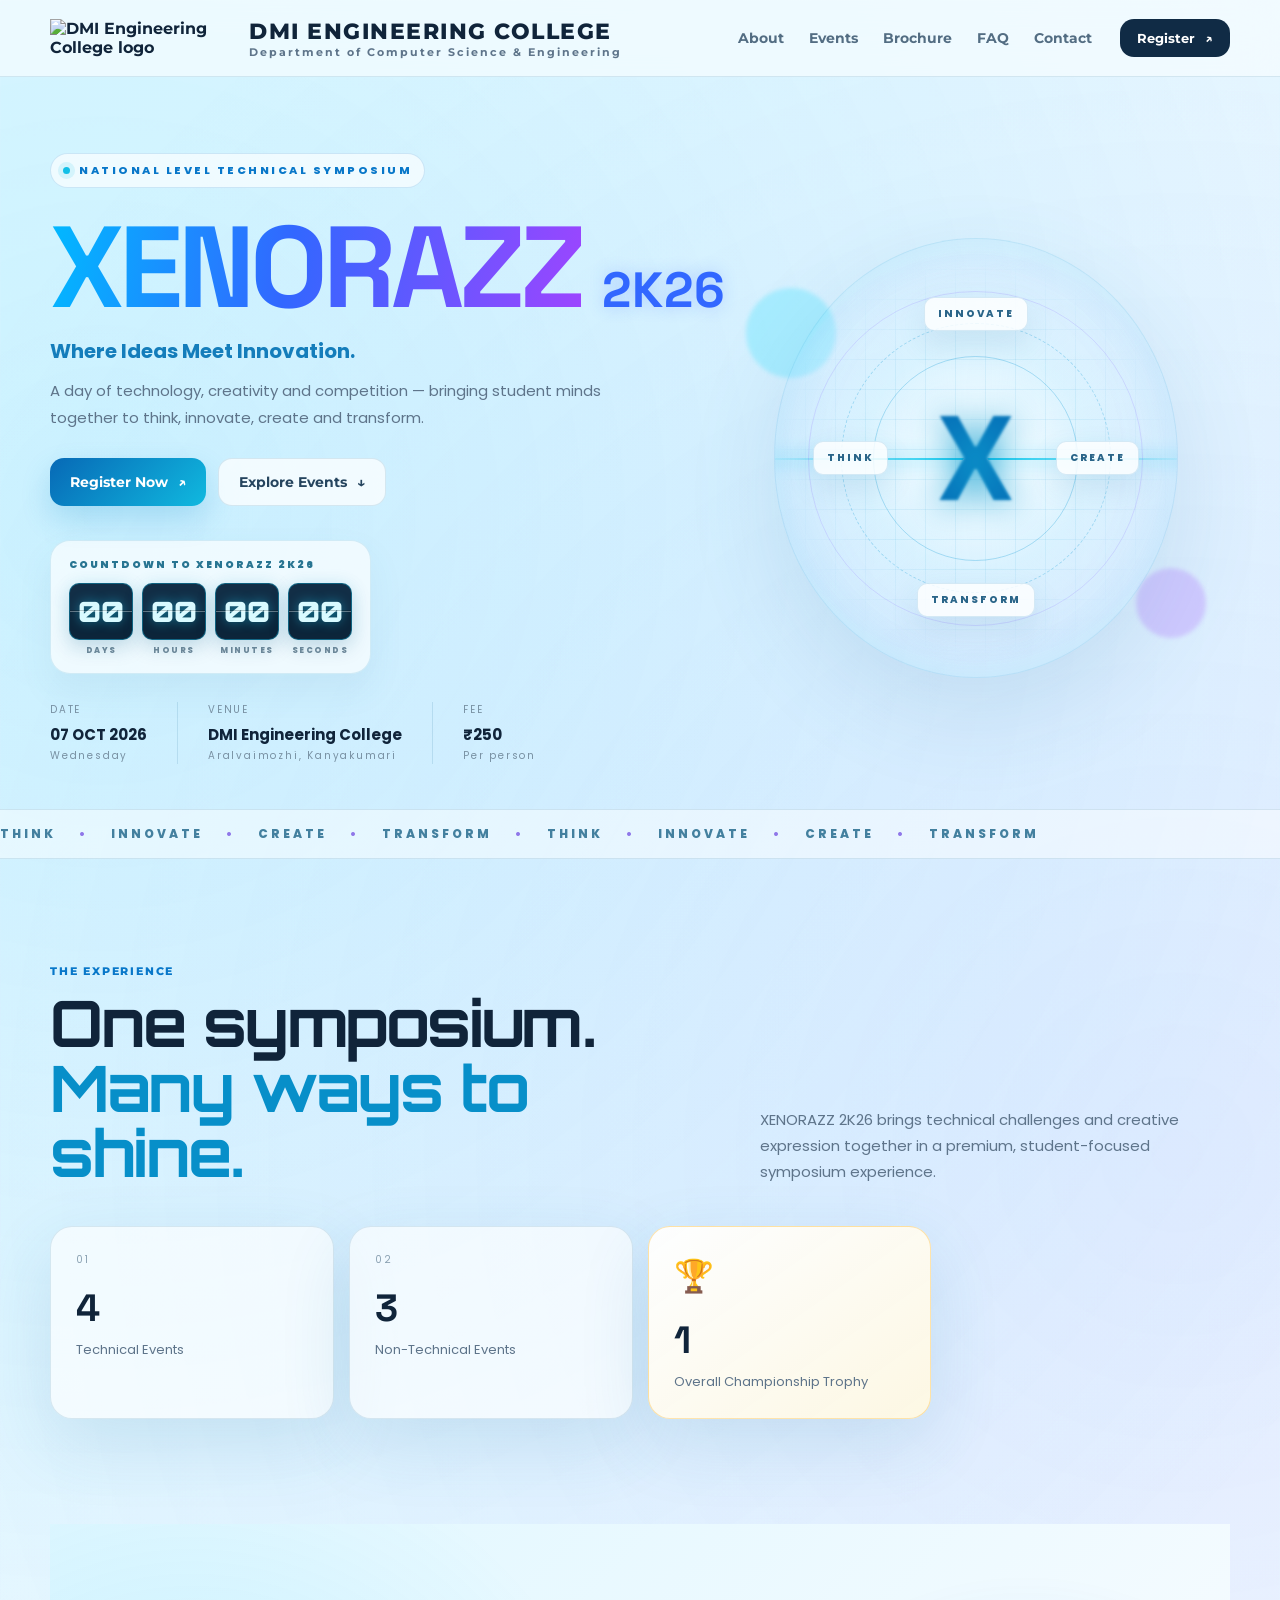
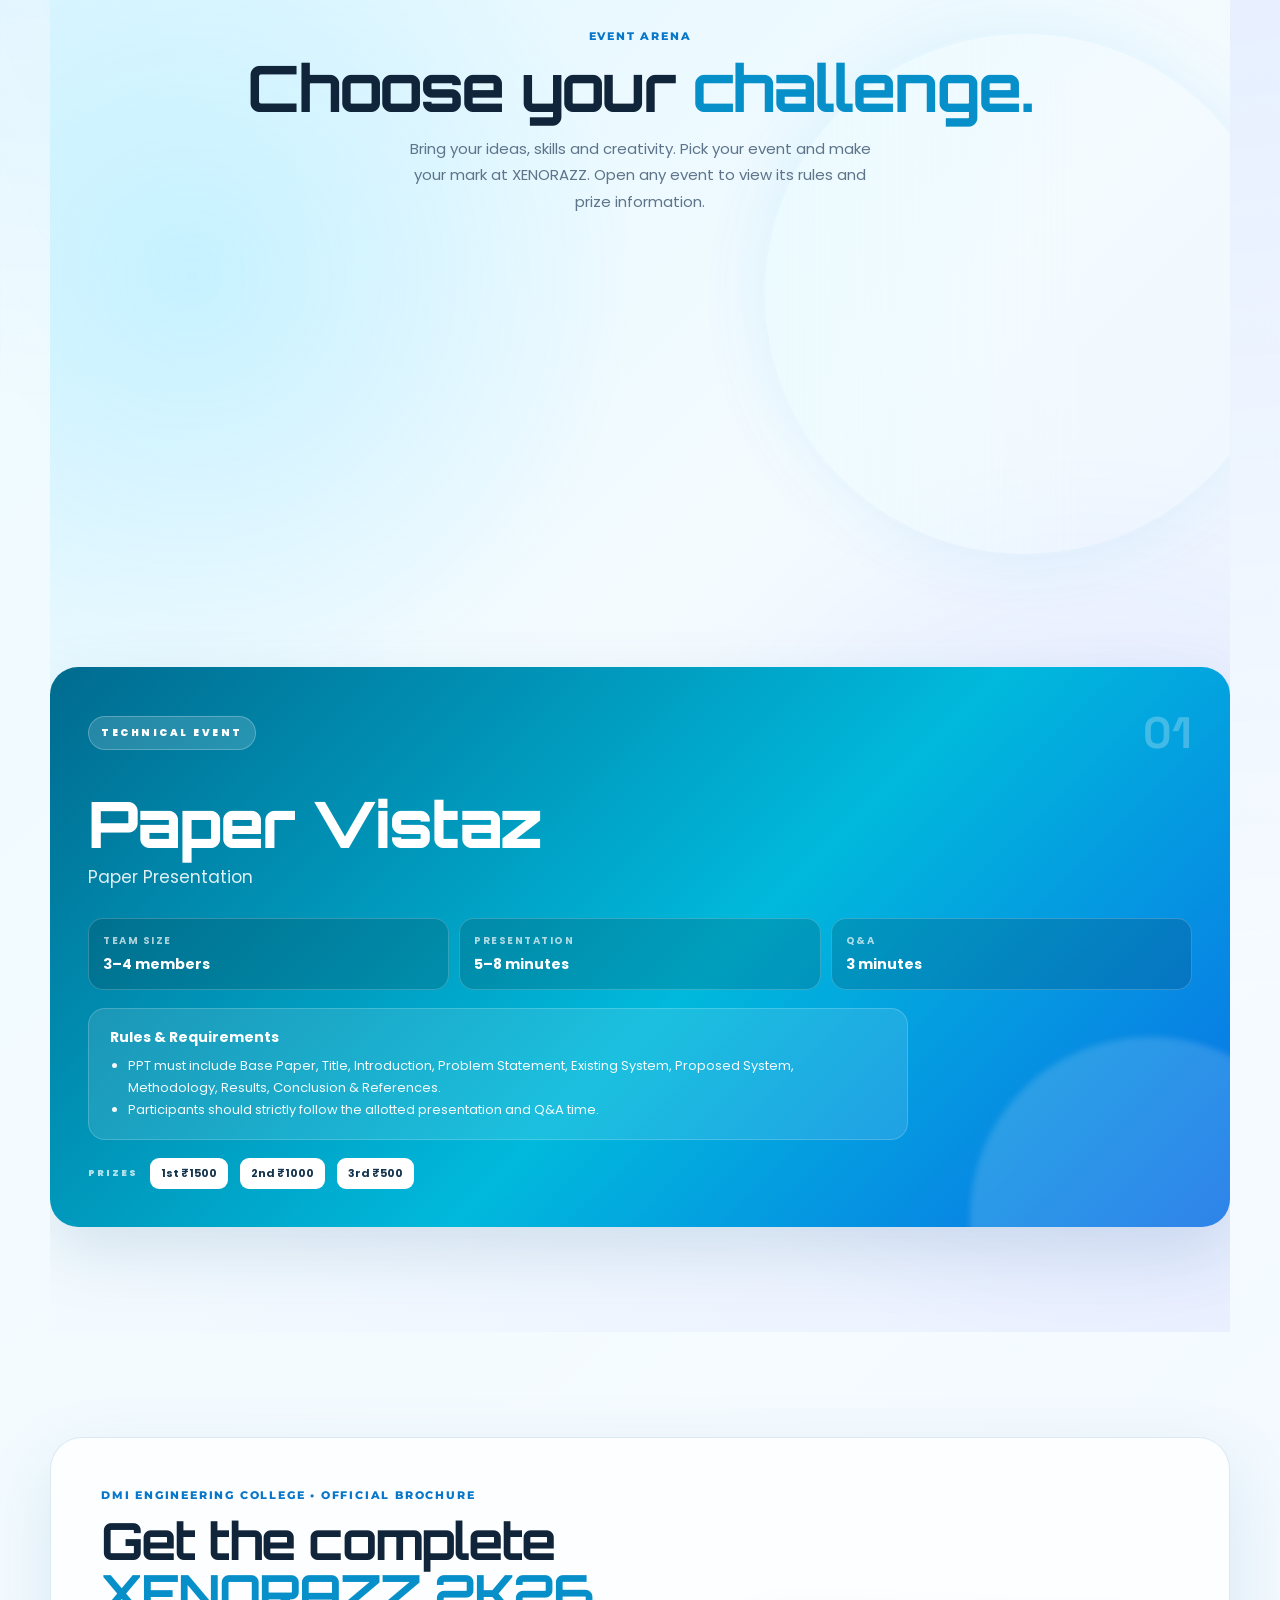
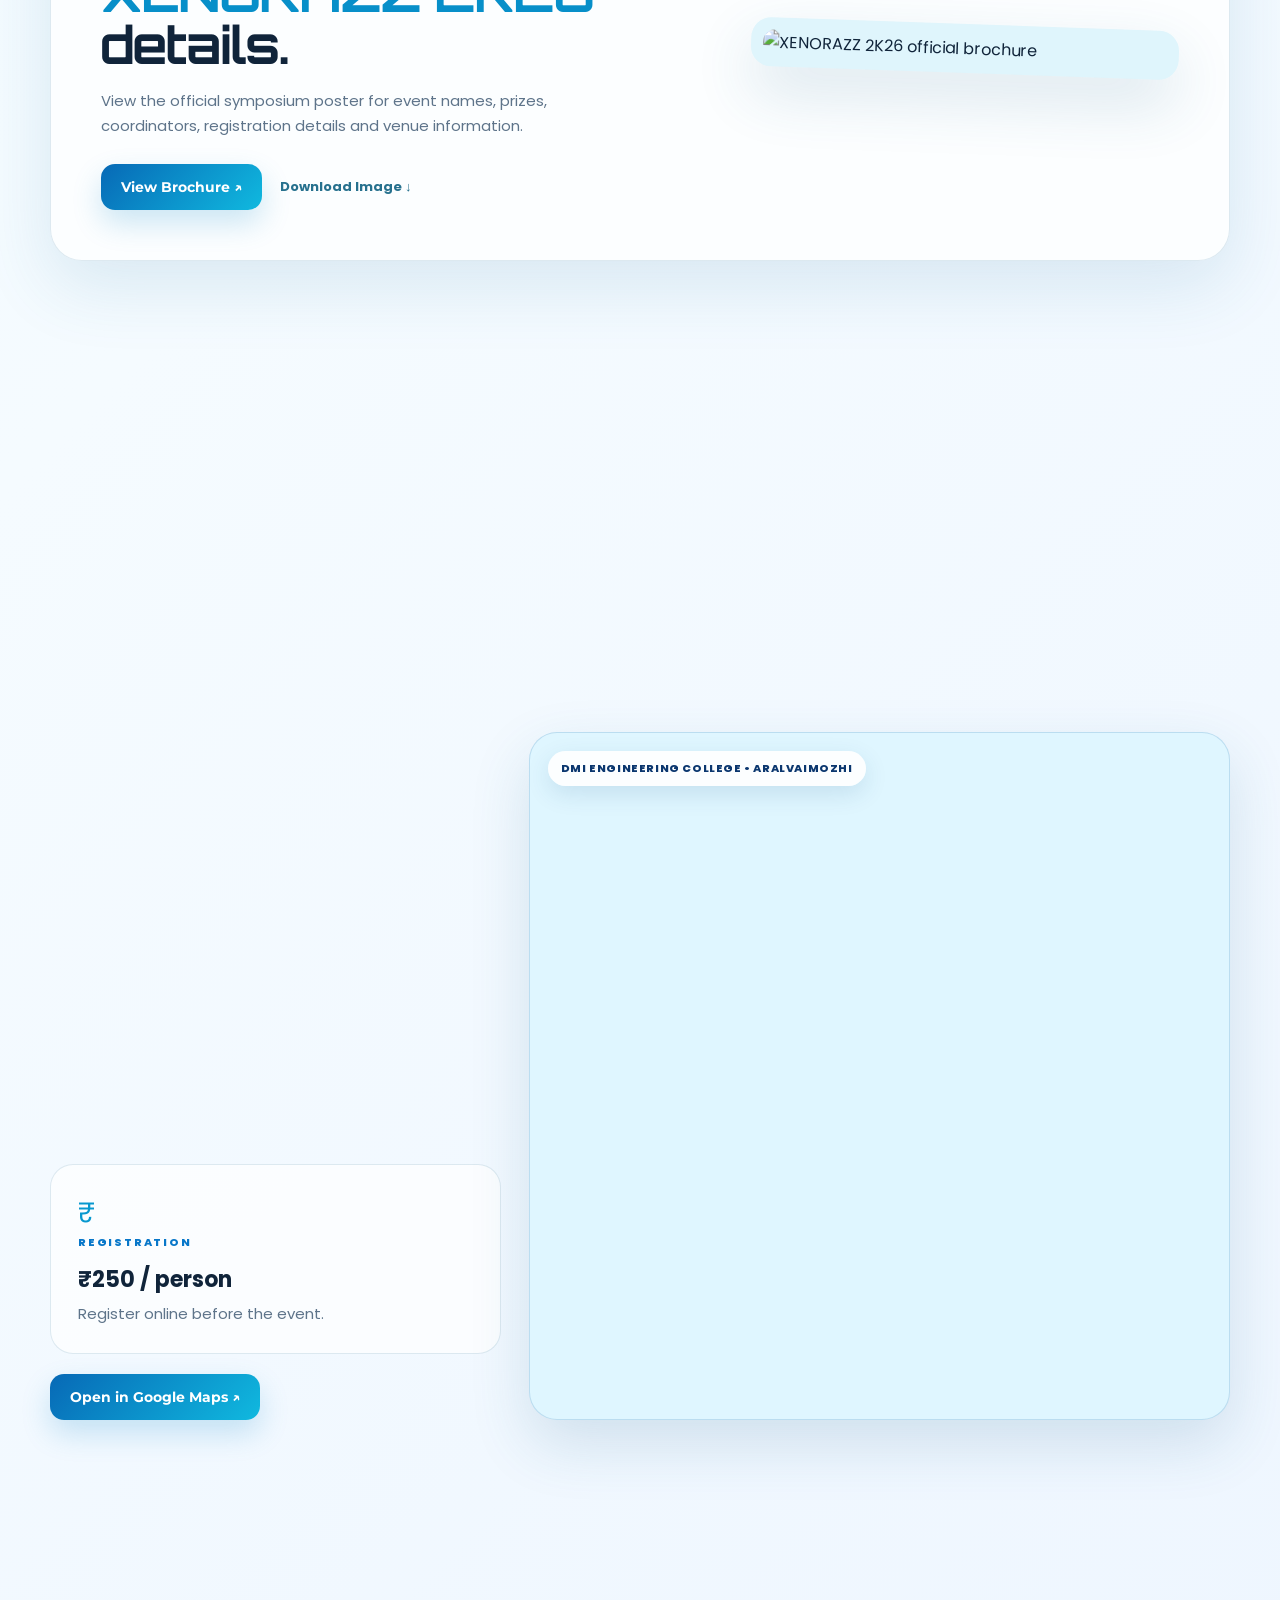
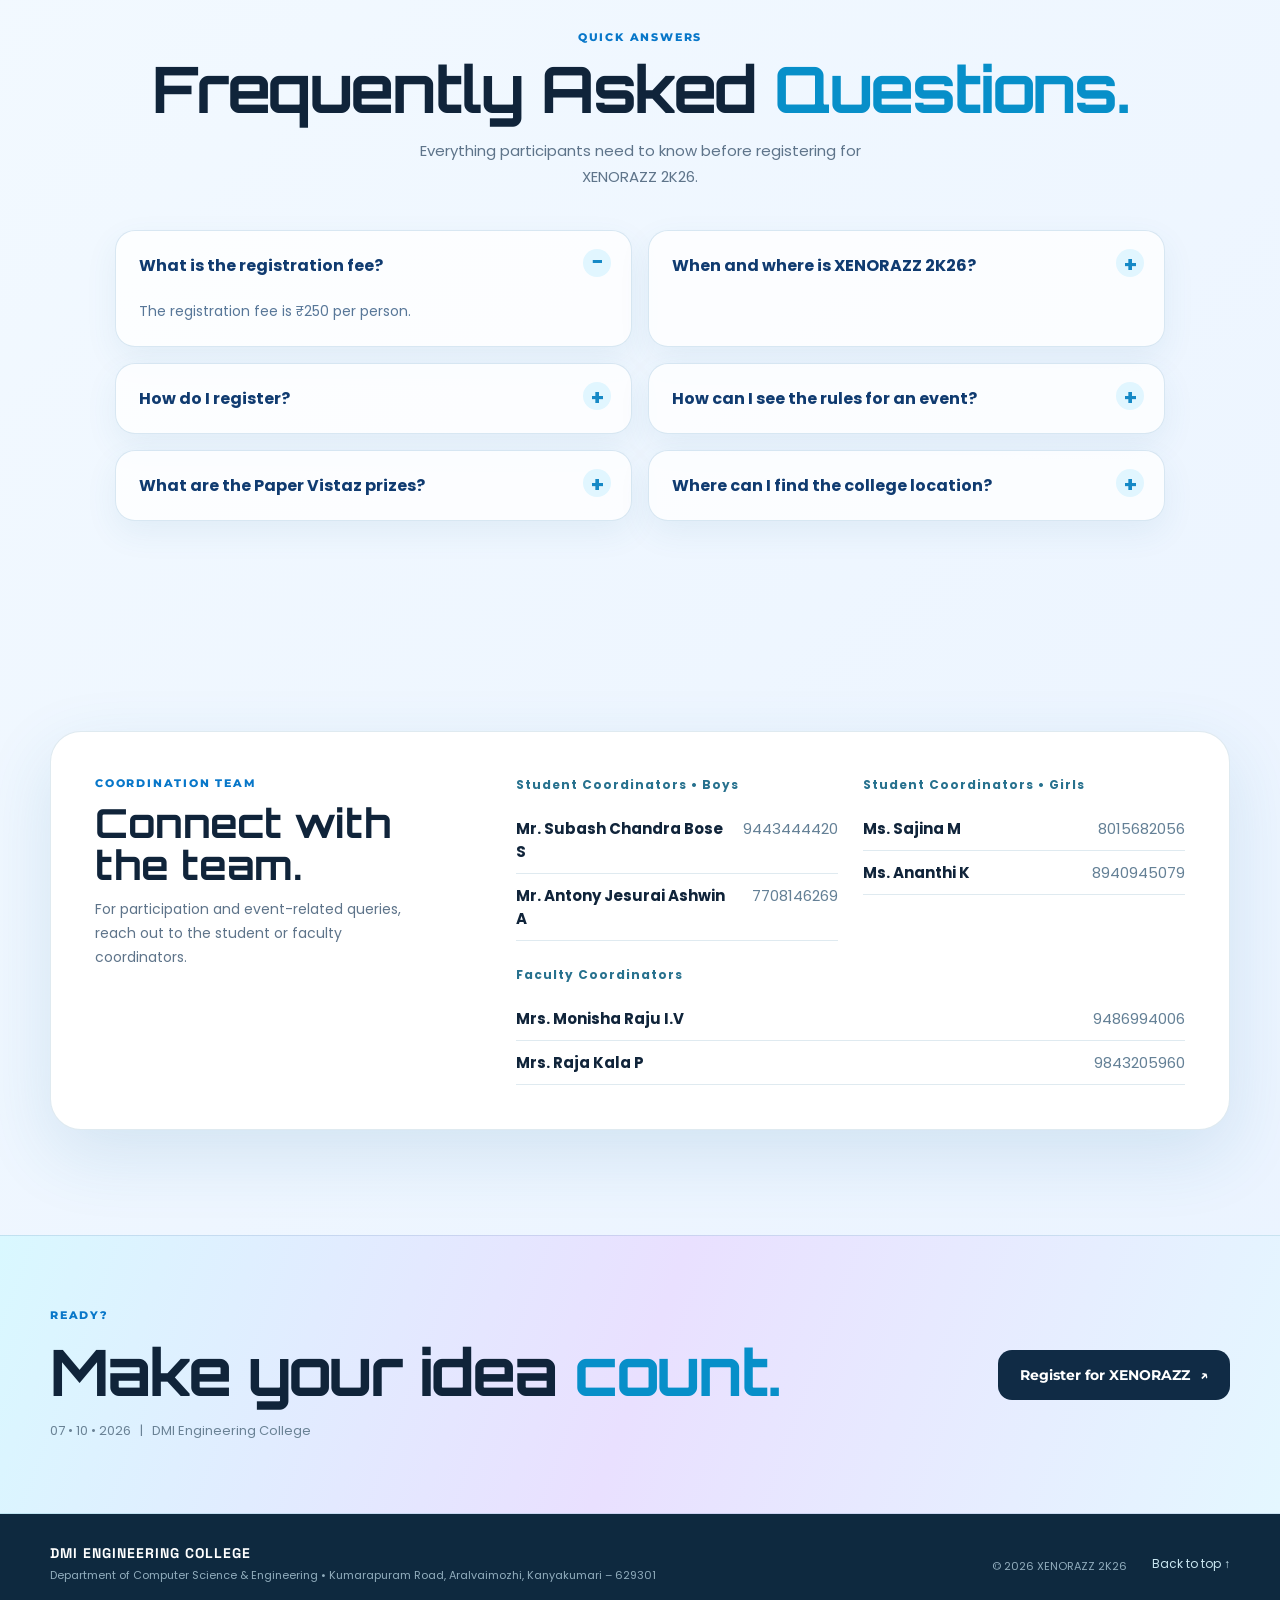
==== commit 072e4f9e: "Add files via upload" ====
--- a/index.html
+++ b/index.html
@@ -1,118 +1,390 @@
 <!DOCTYPE html>
 <html lang="en">
 <head>
-<meta charset="UTF-8">
-<meta name="viewport" content="width=device-width, initial-scale=1.0">
-<meta name="description" content="XENORAZZ 2K26 - National Level Technical Symposium at DMI Engineering College">
-<title>XENORAZZ 2K26 | DMI Engineering College</title>
-<link rel="preconnect" href="https://fonts.googleapis.com">
+  <meta charset="UTF-8" />
+  <meta name="viewport" content="width=device-width, initial-scale=1.0" />
+  <meta name="theme-color" content="#eaf7ff" />
+  <meta name="description" content="XENORAZZ 2K26 — National Level Technical Symposium presented by the Department of Computer Science and Engineering, DMI Engineering College." />
+  <title>XENORAZZ 2K26 | DMI Engineering College</title>
+  <link rel="preconnect" href="https://fonts.googleapis.com">
+  <link rel="preconnect" href="https://fonts.gstatic.com" crossorigin>
+  <link href="https://fonts.googleapis.com/css2?family=Outfit:wght@400;500;600;700;800&family=Space+Grotesk:wght@500;600;700&display=swap" rel="stylesheet">
+  <link rel="stylesheet" href="style.css" />
+    <link rel="preconnect" href="https://fonts.googleapis.com">
 <link rel="preconnect" href="https://fonts.gstatic.com" crossorigin>
-<link href="https://fonts.googleapis.com/css2?family=DM+Sans:wght@400;500;600;700;800&family=Space+Grotesk:wght@500;600;700&display=swap" rel="stylesheet">
-<link rel="stylesheet" href="style.css">
+<link href="https://fonts.googleapis.com/css2?family=Montserrat:wght@400;500;600;700;800;900&family=Orbitron:wght@500;600;700;800;900&family=Poppins:wght@400;500;600;700;800&display=swap" rel="stylesheet">
 </head>
 <body>
-<div class="top-strip">DMI ENGINEERING COLLEGE • DEPARTMENT OF COMPUTER SCIENCE & ENGINEERING • NATIONAL LEVEL TECHNICAL SYMPOSIUM</div>
-<header class="header" id="home">
-  <div class="container nav">
-    <a class="brand" href="#home"><img src="assets/dmi-logo.jpeg" alt="DMI Engineering College logo"></a>
-    <button class="menu-toggle" aria-label="Open navigation">☰</button>
-    <nav id="mainNav">
-      <a href="#home">Home</a><a href="#events">Events</a><a href="#timeline">Timeline</a><a href="#rules">Rules</a><a href="#prizes">Prizes</a><a href="#venue">Venue</a><a href="#faq">FAQ</a><a href="#contact">Contact</a>
-      <a class="register-pill" href="https://docs.google.com/forms/d/e/1FAIpQLSfWRKtqy2sqFLkr3jUSMvMA-HnF_yskUkan04whfWXOboxlmg/viewform" target="_blank" rel="noopener">Register ↗</a>
+  <div class="aurora aurora-one"></div>
+  <div class="aurora aurora-two"></div>
+
+  <header class="site-header">
+    <nav class="nav container">
+      <a class="brand" href="#home" aria-label="DMI Engineering College XENORAZZ 2K26 home">
+        <img src="assets/dmi-engineering-college-logo.jpeg" alt="DMI Engineering College logo" />
+        <span><strong>DMI ENGINEERING COLLEGE</strong><small>Department of Computer Science &amp; Engineering</small></span>
+      </a>
+      <div class="nav-links" id="navLinks">
+        <a href="#about">About</a>
+        <a href="#events">Events</a>
+        <a href="#brochure">Brochure</a>
+        <a href="#faq">FAQ</a>
+        <a href="#contact">Contact</a>
+      </div>
+      <a class="nav-cta" href="https://docs.google.com/forms/d/e/1FAIpQLSfWRKtqy2sqFLkr3jUSMvMA-HnF_yskUkan04whfWXOboxlmg/viewform" target="_blank" rel="noopener">Register <span>↗</span></a>
+      <button class="menu-btn" id="menuBtn" aria-label="Open menu">☰</button>
     </nav>
-  </div>
-</header>
-
-<main>
-<section class="hero">
-  <div class="ambient a1"></div><div class="ambient a2"></div><div class="ambient a3"></div>
-  <div class="container hero-grid">
-    <div class="hero-copy">
-      <div class="college-lockup"><img src="assets/dmi-logo.jpeg" alt="DMI Engineering College"><div><span>DMI ENGINEERING COLLEGE</span><strong>Department of Computer Science & Engineering</strong></div></div>
-      <div class="badge">NATIONAL LEVEL TECHNICAL SYMPOSIUM</div>
-      <h1>XENORAZZ <small>2K26</small></h1>
-      <div class="tagline">WHERE IDEAS MEET <b>INNOVATION</b></div>
-      <p class="lead">A national platform for young engineers to showcase ideas, solve challenges, communicate creatively and compete beyond the classroom.</p>
-      <div class="hero-info">
-        <div><span>DATE</span><b>07 OCT 2026</b><small>Wednesday</small></div>
-        <div><span>VENUE</span><b>DMI ENGINEERING COLLEGE</b><small>Aralvaimozhi, Kanyakumari</small></div>
-        <div><span>ENTRY</span><b>₹250 / PERSON</b><small>National Level</small></div>
-      </div>
-      <div class="hero-buttons"><a class="btn primary" href="https://docs.google.com/forms/d/e/1FAIpQLSfWRKtqy2sqFLkr3jUSMvMA-HnF_yskUkan04whfWXOboxlmg/viewform" target="_blank" rel="noopener">Register Now <i>↗</i></a><a class="btn ghost" href="#events">Explore Events ↓</a></div>
-      <div class="micro-links"><span>THINK</span><i>•</i><span>INNOVATE</span><i>•</i><span>CREATE</span><i>•</i><span>TRANSFORM</span></div>
+  </header>
+
+  <main id="home">
+    <section class="hero container">
+      <div class="hero-copy">
+        <div class="eyebrow"><span class="pulse"></span> NATIONAL LEVEL TECHNICAL SYMPOSIUM</div>
+        <h1 class="xenorazz-single"><span>XENORAZZ</span><b>2K26</b></h1>
+        <p class="hero-tagline">Where Ideas Meet Innovation.</p>
+        <p class="hero-text">A day of technology, creativity and competition — bringing student minds together to think, innovate, create and transform.</p>
+        <div class="hero-actions">
+          <a class="btn btn-primary" href="https://docs.google.com/forms/d/e/1FAIpQLSfWRKtqy2sqFLkr3jUSMvMA-HnF_yskUkan04whfWXOboxlmg/viewform" target="_blank" rel="noopener">Register Now <span>↗</span></a>
+          <a class="btn btn-secondary" href="#events">Explore Events <span>↓</span></a>
+        </div>
+        <div class="countdown" aria-label="Countdown to XENORAZZ 2K26">
+          <div class="countdown-title">COUNTDOWN TO XENORAZZ 2K26</div>
+          <div class="flip-grid">
+            <div class="flip-unit"><div class="flip-card"><span id="days">00</span></div><small>DAYS</small></div>
+            <div class="flip-unit"><div class="flip-card"><span id="hours">00</span></div><small>HOURS</small></div>
+            <div class="flip-unit"><div class="flip-card"><span id="minutes">00</span></div><small>MINUTES</small></div>
+            <div class="flip-unit"><div class="flip-card"><span id="seconds">00</span></div><small>SECONDS</small></div>
+          </div>
+        </div>
+        <div class="hero-meta">
+          <div><span>DATE</span><strong>07 OCT 2026</strong><small>Wednesday</small></div>
+          <div><span>VENUE</span><strong>DMI Engineering College</strong><small>Aralvaimozhi, Kanyakumari</small></div>
+          <div><span>FEE</span><strong>₹250</strong><small>Per person</small></div>
+        </div>
+      </div>
+
+      <div class="hero-visual">
+        <div class="orb orb-a"></div>
+        <div class="orb orb-b"></div>
+        <div class="tech-card">
+          <div class="scan-line"></div>
+          <div class="tech-grid"></div>
+          <div class="core">
+            <div class="core-ring ring-1"></div>
+            <div class="core-ring ring-2"></div>
+            <div class="core-ring ring-3"></div>
+            <div class="core-letter">X</div>
+          </div>
+          <div class="floating-chip chip-top">INNOVATE</div>
+          <div class="floating-chip chip-right">CREATE</div>
+          <div class="floating-chip chip-bottom">TRANSFORM</div>
+          <div class="floating-chip chip-left">THINK</div>
+        </div>
+      </div>
+    </section>
+
+    <section class="ticker">
+      <div class="ticker-track">
+        <span>THINK</span><i>•</i><span>INNOVATE</span><i>•</i><span>CREATE</span><i>•</i><span>TRANSFORM</span><i>•</i>
+        <span>THINK</span><i>•</i><span>INNOVATE</span><i>•</i><span>CREATE</span><i>•</i><span>TRANSFORM</span>
+      </div>
+    </section>
+
+    <section class="section container" id="about">
+      <div class="section-heading">
+        <div>
+          <p class="section-kicker">THE EXPERIENCE</p>
+          <h2>One symposium.<br><span>Many ways to shine.</span></h2>
+        </div>
+        <p class="section-intro">XENORAZZ 2K26 brings technical challenges and creative expression together in a premium, student-focused symposium experience.</p>
+      </div>
+      <div class="stats-grid">
+        <article class="stat-card"><div class="stat-icon">01</div><strong>4</strong><span>Technical Events</span></article>
+        <article class="stat-card"><div class="stat-icon">02</div><strong>3</strong><span>Non-Technical Events</span></article>
+        
+      
+        <article class="stat-card trophy-stat"><div class="stat-icon">🏆</div><strong>1</strong><span>Overall Championship Trophy</span></article>
+        </div>
+    </section>
+
+    <section class="section container" id="events">
+      <div class="section-heading centered">
+        <p class="section-kicker">EVENT ARENA</p>
+        <h2>Choose your <span>challenge.</span></h2>
+        <p class="section-intro">Bring your ideas, skills and creativity. Pick your event and make your mark at XENORAZZ. Open any event to view its rules and prize information.</p>
+      </div>
+
+      <div class="event-tabs event-showcase" id="eventTabs">
+        <div class="event-card-grid" role="tablist" aria-label="XENORAZZ events">
+          <button class="event-tab-btn event-card cyan active" data-event="paper" role="tab" aria-selected="true">
+            <img class="event-card-image" src="assets/event-paper.png" alt="PAPER VISTAZ event">
+            <span class="event-card-icon">▤</span><strong>PAPER VISTAZ</strong><small>Present Your Ideas</small><em>View Rules →</em>
+          </button>
+          <button class="event-tab-btn event-card blue" data-event="intelli" role="tab" aria-selected="false">
+            <img class="event-card-image" src="assets/event-intelli.png" alt="INTELLICHATZ event">
+            <span class="event-card-icon">✦</span><strong>INTELLICHATZ</strong><small>Let Ideas Talk</small><em>View Rules →</em>
+          </button>
+          <button class="event-tab-btn event-card purple" data-event="brain" role="tab" aria-selected="false">
+            <img class="event-card-image" src="assets/event-brain.png" alt="BRAIN BYTZ event">
+            <span class="event-card-icon">✳</span><strong>BRAIN BYTZ</strong><small>Solve • Think • Win</small><em>View Rules →</em>
+          </button>
+          <button class="event-tab-btn event-card green" data-event="bugz" role="tab" aria-selected="false">
+            <img class="event-card-image" src="assets/event-bugz.png" alt="KILL THE BUGZ event">
+            <span class="event-card-icon">⌘</span><strong>KILL THE BUGZ</strong><small>Debug • Analyze • Conquer</small><em>View Rules →</em>
+          </button>
+          <button class="event-tab-btn event-card orange" data-event="connection" role="tab" aria-selected="false">
+            <img class="event-card-image" src="assets/event-connection.png" alt="CONNECTIONZ event">
+            <span class="event-card-icon">∞</span><strong>CONNECTIONZ</strong><small>Collaborate • Build • Innovate</small><em>View Rules →</em>
+          </button>
+          <button class="event-tab-btn event-card teal" data-event="vibez" role="tab" aria-selected="false">
+            <img class="event-card-image" src="assets/event-vibez.png" alt="VIBEZ event">
+            <span class="event-card-icon">◉</span><strong>VIBEZ</strong><small>Express • Create • Inspire</small><em>View Rules →</em>
+          </button>
+          <button class="event-tab-btn event-card magenta" data-event="reelz" role="tab" aria-selected="false">
+            <img class="event-card-image" src="assets/event-reelz.png" alt="REELZ event">
+            <span class="event-card-icon">▶</span><strong>REELZ</strong><small>Capture • Create • Go Viral</small><em>View Rules →</em>
+          </button>
+        </div>
+
+        <div class="event-tab-panels">
+          <article class="event-tab-panel active event-panel-paper" data-panel="paper" role="tabpanel">
+            <div class="tab-panel-top"><span class="event-category">TECHNICAL EVENT</span><span class="event-number">01</span></div>
+            <h3>Paper Vistaz</h3><p class="event-subtitle">Paper Presentation</p>
+            <div class="rules-grid">
+              <div><strong>Team Size</strong><span>3–4 members</span></div>
+              <div><strong>Presentation</strong><span>5–8 minutes</span></div>
+              <div><strong>Q&amp;A</strong><span>3 minutes</span></div>
+            </div>
+            <div class="rules-box"><h4>Rules &amp; Requirements</h4><ul>
+              <li>PPT must include Base Paper, Title, Introduction, Problem Statement, Existing System, Proposed System, Methodology, Results, Conclusion &amp; References.</li>
+              <li>Participants should strictly follow the allotted presentation and Q&amp;A time.</li>
+            </ul></div>
+            <div class="prize-strip"><span>PRIZES</span><b>1st ₹1500</b><b>2nd ₹1000</b><b>3rd ₹500</b></div>
+          </article>
+
+          <article class="event-tab-panel event-panel-intelli" data-panel="intelli" role="tabpanel">
+            <div class="tab-panel-top"><span class="event-category">TECHNICAL EVENT</span><span class="event-number">02</span></div>
+            <h3>IntelliChatz</h3><p class="event-subtitle">AI Chatbot</p>
+            <div class="rules-grid">
+              <div><strong>Team Size</strong><span>2–3 members</span></div>
+              <div><strong>Focus</strong><span>Creativity &amp; usability</span></div>
+              <div><strong>Task</strong><span>Complete within time</span></div>
+            </div>
+            <div class="rules-box"><h4>Rules &amp; Requirements</h4><ul>
+              <li>Creativity, usability and effective interaction will be considered.</li>
+              <li>The task must be completed within the allotted time.</li>
+              <li>Presentation must include the technology and working process.</li>
+            </ul></div>
+            
+          </article>
+
+          <article class="event-tab-panel event-panel-brain" data-panel="brain" role="tabpanel">
+            <div class="tab-panel-top"><span class="event-category">TECHNICAL EVENT</span><span class="event-number">03</span></div>
+            <h3>Brain Bytz</h3><p class="event-subtitle">1 Min Tech Talk</p>
+            <div class="rules-grid">
+              <div><strong>Participation</strong><span>Individual</span></div>
+              <div><strong>Preparation</strong><span>5 minutes</span></div>
+              <div><strong>Presentation</strong><span>1 minute</span></div>
+            </div>
+            <div class="rules-box"><h4>Rules &amp; Requirements</h4><ul>
+              <li>Individual presentation.</li>
+              <li>Theme will be given on the spot.</li>
+              <li>5 minutes preparation time followed by a 1-minute presentation.</li>
+            </ul></div>
+            
+          </article>
+
+          <article class="event-tab-panel event-panel-bugz" data-panel="bugz" role="tabpanel">
+            <div class="tab-panel-top"><span class="event-category">TECHNICAL EVENT</span><span class="event-number">04</span></div>
+            <h3>Kill The Bugz</h3><p class="event-subtitle">Error Correction</p>
+            <div class="rules-grid">
+              <div><strong>Team Size</strong><span>1–2 members</span></div>
+              <div><strong>Challenge</strong><span>Error correction</span></div>
+              <div><strong>Internet</strong><span>Restricted</span></div>
+            </div>
+            <div class="rules-box"><h4>Rules &amp; Requirements</h4><ul>
+              <li>Solve logical, syntactical and runtime errors.</li>
+              <li>Internet access is restricted.</li>
+              <li>Teams must complete the challenge within the allotted time.</li>
+            </ul></div>
+            
+          </article>
+
+          <article class="event-tab-panel event-panel-connection" data-panel="connection" role="tabpanel">
+            <div class="tab-panel-top"><span class="event-category">NON-TECHNICAL EVENT</span><span class="event-number">05</span></div>
+            <h3>Connectionz</h3><p class="event-subtitle">Word Making</p>
+            <div class="rules-grid">
+              <div><strong>Team Size</strong><span>3–4 members</span></div>
+              <div><strong>Challenge</strong><span>Picture connection</span></div>
+              <div><strong>Time</strong><span>Within time limit</span></div>
+            </div>
+            <div class="rules-box"><h4>Rules &amp; Requirements</h4><ul>
+              <li>Connect the pictures and form the correct word.</li>
+              <li>Complete the challenge within the specified time limit.</li>
+            </ul></div>
+            
+          </article>
+
+          <article class="event-tab-panel event-panel-vibez" data-panel="vibez" role="tabpanel">
+            <div class="tab-panel-top"><span class="event-category">NON-TECHNICAL EVENT</span><span class="event-number">06</span></div>
+            <h3>Vibez</h3><p class="event-subtitle">Dance</p>
+            <div class="rules-grid">
+              <div><strong>Team Size</strong><span>1–5 members</span></div>
+              <div><strong>Duration</strong><span>Maximum 5 minutes</span></div>
+              <div><strong>Props</strong><span>Allowed</span></div>
+            </div>
+            <div class="rules-box"><h4>Rules &amp; Requirements</h4><ul>
+              <li>Props are allowed.</li>
+              <li>Maximum 5 minutes duration.</li>
+              <li>Make-up is allowed.</li>
+              <li>Song must be independent and a copy should also be kept on your phone.</li>
+            </ul></div>
+            
+          </article>
+
+          <article class="event-tab-panel event-panel-reelz" data-panel="reelz" role="tabpanel">
+            <div class="tab-panel-top"><span class="event-category">NON-TECHNICAL EVENT</span><span class="event-number">07</span></div>
+            <h3>Reelz</h3><p class="event-subtitle">30 Seconds Video</p>
+            <div class="rules-grid">
+              <div><strong>Team Size</strong><span>3–4 members</span></div>
+              <div><strong>Theme</strong><span>On the spot</span></div>
+              <div><strong>Duration</strong><span>30 seconds only</span></div>
+            </div>
+            <div class="rules-box"><h4>Rules &amp; Requirements</h4><ul>
+              <li>Theme will be given on the spot.</li>
+              <li>30-second video only.</li>
+              <li>Content speaks — keep the reel focused and creative.</li>
+            </ul></div>
+            
+          </article>
+        </div>
+      </div></div>
+    </section>
+
+    
+
+    <section class="section container" id="brochure">
+      <div class="brochure-card">
+        <div class="brochure-copy">
+          <p class="section-kicker">DMI ENGINEERING COLLEGE • OFFICIAL BROCHURE</p>
+          <h2>Get the complete<br><span>XENORAZZ 2K26</span> details.</h2>
+          <p>View the official symposium poster for event names, prizes, coordinators, registration details and venue information.</p>
+          <div class="brochure-actions">
+            <a class="btn btn-primary" href="assets/xenorazz-2k26-brochure.jpg" target="_blank">View Brochure ↗</a>
+            <a class="text-link" href="assets/xenorazz-2k26-brochure.jpg" download>Download Image ↓</a>
+          </div>
+        </div>
+        <div class="brochure-frame"><img src="assets/xenorazz-2k26-brochure.jpg" alt="XENORAZZ 2K26 official brochure"></div>
+      </div>
+    </section>
+
+    <section class="section container location-section" id="location">
+      <div class="section-heading">
+        <div>
+          <p class="section-kicker">FIND US</p>
+          <h2>Come to <span>DMI Engineering College.</span></h2>
+        </div>
+        <p class="section-intro">Join XENORAZZ 2K26 at DMI Engineering College, Kumarapuram Road, Aralvaimozhi, Kanyakumari District, Tamil Nadu – 629301.</p>
+      </div>
+      <div class="location-grid">
+        <div class="location-copy">
+          <div class="info-grid">
+            <article class="info-card"><span class="info-icon">◎</span><p class="section-kicker">DATE</p><h3>07 October 2026</h3><p>Wednesday</p></article>
+            <article class="info-card"><span class="info-icon">⌖</span><p class="section-kicker">VENUE</p><h3>DMI Engineering College</h3><p>Kumarapuram Road, Aralvaimozhi, Kanyakumari – 629301</p></article>
+            <article class="info-card"><span class="info-icon">₹</span><p class="section-kicker">REGISTRATION</p><h3>₹250 / person</h3><p>Register online before the event.</p></article>
+          </div>
+          <a class="btn btn-primary map-button" href="https://www.google.com/maps/search/?api=1&query=DMI+Engineering+College,+Kumarapuram+Road,+Aralvaimozhi,+Kanyakumari,+Tamil+Nadu+629301" target="_blank" rel="noopener">Open in Google Maps ↗</a>
+        </div>
+        <div class="map-frame">
+          <iframe
+            src="https://www.google.com/maps?q=DMI+Engineering+College,+Kumarapuram+Road,+Aralvaimozhi,+Kanyakumari,+Tamil+Nadu+629301&output=embed"
+            title="DMI Engineering College location map"
+            loading="lazy"
+            referrerpolicy="no-referrer-when-downgrade"
+            allowfullscreen></iframe>
+        </div>
+      </div>
+    </section>
+<section class="section container faq-section" id="faq">
+      <div class="section-heading centered">
+        <p class="section-kicker">QUICK ANSWERS</p>
+        <h2>Frequently Asked <span>Questions.</span></h2>
+        <p class="section-intro">Everything participants need to know before registering for XENORAZZ 2K26.</p>
+      </div>
+      <div class="faq-grid">
+        <details class="faq-item" open>
+          <summary>What is the registration fee?</summary>
+          <p>The registration fee is ₹250 per person.</p>
+        </details>
+        <details class="faq-item">
+          <summary>When and where is XENORAZZ 2K26?</summary>
+          <p>The symposium will be held on Wednesday, 07 October 2026 at DMI Engineering College, Kumarapuram Road, Aralvaimozhi, Kanyakumari District, Tamil Nadu – 629301.</p>
+        </details>
+        <details class="faq-item">
+          <summary>How do I register?</summary>
+          <p>Use the Register Now button on the website. It opens the official Google registration form.</p>
+        </details>
+        <details class="faq-item">
+          <summary>How can I see the rules for an event?</summary>
+          <p>Open the Events section and select the event card. Its dedicated rules panel will appear below the event cards.</p>
+        </details>
+        <details class="faq-item">
+          <summary>What are the Paper Vistaz prizes?</summary>
+          <p>Paper Vistaz prizes are ₹1,500 for first place, ₹1,000 for second place and ₹500 for third place.</p>
+        </details>
+        <details class="faq-item">
+          <summary>Where can I find the college location?</summary>
+          <p>The Find Us section includes an embedded Google Map and a direct Open in Google Maps button.</p>
+        </details>
+      </div>
+    </section>
+
+    <section class="section container" id="contact">
+      <div class="contact-card">
+        <div>
+          <p class="section-kicker">COORDINATION TEAM</p>
+          <h2>Connect with the <span>team.</span></h2>
+          <p>For participation and event-related queries, reach out to the student or faculty coordinators.</p>
+        </div>
+        <div class="people-grid">
+          <div class="people-col">
+            <h4>Student Coordinators • Boys</h4>
+            <p><strong>Mr. Subash Chandra Bose S</strong><span>9443444420</span></p>
+            <p><strong>Mr. Antony Jesurai Ashwin A</strong><span>7708146269</span></p>
+          </div>
+          <div class="people-col">
+            <h4>Student Coordinators • Girls</h4>
+            <p><strong>Ms. Sajina M</strong><span>8015682056</span></p>
+            <p><strong>Ms. Ananthi K</strong><span>8940945079</span></p>
+          </div>
+          <div class="people-col">
+            <h4>Faculty Coordinators</h4>
+            <p><strong>Mrs. Monisha Raju I.V</strong><span>9486994006</span></p>
+            <p><strong>Mrs. Raja Kala P</strong><span>9843205960</span></p>
+          </div>
+        </div>
+      </div>
+    </section>
+
+    <section class="register-banner">
+      <div class="container register-inner">
+        <div>
+          <p class="section-kicker">READY?</p>
+          <h2>Make your idea <span>count.</span></h2>
+          <p>07 • 10 • 2026 &nbsp; | &nbsp; DMI Engineering College</p>
+        </div>
+        <a class="btn btn-dark" href="https://docs.google.com/forms/d/e/1FAIpQLSfWRKtqy2sqFLkr3jUSMvMA-HnF_yskUkan04whfWXOboxlmg/viewform" target="_blank" rel="noopener">Register for XENORAZZ <span>↗</span></a>
+      </div>
+    </section>
+  </main>
+
+  <footer>
+    <div class="container footer-inner">
+      <div><strong>DMI ENGINEERING COLLEGE</strong><span>Department of Computer Science &amp; Engineering • Kumarapuram Road, Aralvaimozhi, Kanyakumari – 629301</span></div>
+      <div class="footer-right"><span>© 2026 XENORAZZ 2K26</span><a href="#home">Back to top ↑</a></div>
     </div>
-    <div class="hero-art">
-      <div class="poster-frame"><div class="poster-top"><span>07 OCT 2026</span><span>XENORAZZ 2K26</span></div><img src="assets/xenorazz-poster.jpg" alt="XENORAZZ 2K26 poster"></div>
-      <div class="floating-card date-card"><b>07</b><span>OCT</span><small>2026</small></div>
-      <div class="floating-card fee-card"><small>REGISTRATION</small><b>₹250</b><span>PER PERSON</span></div>
-      <div class="orbit orbit1"></div><div class="orbit orbit2"></div>
-    </div>
-  </div>
-</section>
-
-<section class="countdown-bar">
-  <div class="container countdown-grid">
-    <div><span class="kicker">THE COUNTDOWN IS ON</span><h2>Ready to enter the <em>XENORAZZ</em> arena?</h2></div>
-    <div class="timer" id="countdown"><div><b id="days">00</b><span>DAYS</span></div><i>:</i><div><b id="hours">00</b><span>HOURS</span></div><i>:</i><div><b id="minutes">00</b><span>MINUTES</span></div><i>:</i><div><b id="seconds">00</b><span>SECONDS</span></div></div>
-  </div>
-</section>
-
-<section class="section events" id="events">
- <div class="container">
-  <div class="heading"><div><span class="kicker">COMPETE • CREATE • CONNECT</span><h2>Seven events. <em>Seven ways to stand out.</em></h2></div><p>Pick your challenge and bring your best idea, skill or performance.</p></div>
-  <div class="event-grid">
-   <article class="event-card blue"><div class="event-image paper-img"><span>01</span><strong>✦</strong></div><div class="event-body"><label>TECHNICAL</label><h3>Paper Vistaz</h3><p>Present a research idea with a clear problem, methodology and technical contribution.</p><div><b>Team 3–4</b><a href="#paper">View Rules →</a></div></div></article>
-   <article class="event-card violet"><div class="event-image ai-img"><span>02</span><strong>AI</strong></div><div class="event-body"><label>TECHNICAL</label><h3>IntelliChatz</h3><p>Show creativity, usability and effective interaction through an AI chatbot challenge.</p><div><b>Team 2–3</b><a href="#intelli">View Rules →</a></div></div></article>
-   <article class="event-card orange"><div class="event-image brain-img"><span>03</span><strong>1M</strong></div><div class="event-body"><label>TECHNICAL</label><h3>Brain Bytz</h3><p>Think fast, prepare on the spot and deliver a focused one-minute technical talk.</p><div><b>Individual</b><a href="#brain">View Rules →</a></div></div></article>
-   <article class="event-card red"><div class="event-image bug-img"><span>04</span><strong>&lt;/&gt;</strong></div><div class="event-body"><label>TECHNICAL</label><h3>Kill The Bug</h3><p>Find and fix logical, syntactical and runtime errors under a time constraint.</p><div><b>Team 1–2</b><a href="#bug">View Rules →</a></div></article>
-   <article class="event-card green"><div class="event-image connect-img"><span>05</span><strong>AB</strong></div><div class="event-body"><label>NON-TECHNICAL</label><h3>Connectionz</h3><p>Connect the picture clues and form the correct word within the time limit.</p><div><b>Team 3–4</b><a href="#connectionz">View Rules →</a></div></div></article>
-   <article class="event-card pink"><div class="event-image dance-img"><span>06</span><strong>♪</strong></div><div class="event-body"><label>NON-TECHNICAL</label><h3>Vibez</h3><p>Bring energy, expression and stage presence to a lively performance challenge.</p><div><b>1–5 Members</b><a href="#vibez">View Rules →</a></div></div></article>
-   <article class="event-card cyan"><div class="event-image reel-img"><span>07</span><strong>▶</strong></div><div class="event-body"><label>NON-TECHNICAL</label><h3>Reelz</h3><p>Create a 30-second on-the-spot video where the content speaks for itself.</p><div><b>Team 3–4</b><a href="#reelz">View Rules →</a></div></article>
-  </div>
- </div>
-</section>
-
-<section class="timeline" id="timeline">
- <div class="container">
-  <div class="heading light"><div><span class="kicker">PLAN YOUR DAY</span><h2>Symposium <em>Timeline</em></h2></div><p>Follow the flow of the day from registration to the closing celebration.</p></div>
-  <div class="timeline-track">
-   <div class="time-item"><div class="dot">01</div><time>08:30 AM</time><h3>Registration</h3><p>Participant registration and event briefing at DMI Engineering College.</p></div>
-   <div class="time-item"><div class="dot">02</div><time>09:00 AM</time><h3>Technical Events</h3><p>Paper Vistaz, IntelliChatz, Brain Bytz and Kill The Bug begin.</p></div>
-   <div class="time-item"><div class="dot">03</div><time>12:15 PM</time><h3>Lunch Break</h3><p>Refresh, connect and get ready for the second half.</p></div>
-   <div class="time-item"><div class="dot">04</div><time>01:00 PM</time><h3>Non-Technical Events</h3><p>Connectionz, Vibez and Reelz take the spotlight.</p></div>
-   <div class="time-item"><div class="dot">05</div><time>03:00 PM</time><h3>Valedictory & Prizes</h3><p>Celebrate winners and the champions of XENORAZZ 2K26.</p></div>
-  </div>
- </div>
-</section>
-
-<section class="rules" id="rules"><div class="container"><div class="heading"><div><span class="kicker">EVENT GUIDELINES</span><h2>Know the rules. <em>Play fair.</em></h2></div></div><div class="rules-grid">
- <article id="paper"><h3>Paper Vistaz</h3><ul><li>Team size: 3–4.</li><li>5-minute presentation + 3-minute Q&A.</li><li>PPT must contain title, introduction, problem statement, existing system, proposed system, methodology, results, conclusion and references.</li></ul></article>
- <article id="intelli"><h3>IntelliChatz</h3><ul><li>Team size: 2–3.</li><li>Creativity, usability and effective interaction are expected.</li><li>Complete within the allotted time.</li><li>Presentation must explain the technology and working process.</li></ul></article>
- <article id="brain"><h3>Brain Bytz</h3><ul><li>Individual presentation.</li><li>Theme will be given on the spot.</li><li>5 minutes preparation.</li><li>1 minute presentation.</li></ul></article>
- <article id="bug"><h3>Kill The Bug</h3><ul><li>Team size: 1–2.</li><li>Solve logical, syntactical and runtime errors.</li><li>Internet access is permitted.</li></ul></article>
- <article id="connectionz"><h3>Connectionz</h3><ul><li>Team size: 3–4.</li><li>Connect the picture clues to form the word.</li><li>Complete within the given time limit.</li></ul></article>
- <article id="vibez"><h3>Vibez</h3><ul><li>1–5 members.</li><li>Props and make-up are allowed.</li><li>Maximum 5 minutes.</li><li>Song must be independent; keep a copy on your phone.</li></ul></article>
- <article id="reelz"><h3>Reelz</h3><ul><li>Team size: 3–4.</li><li>Theme will be given on the spot.</li><li>30-second video only.</li><li>Content speaks.</li></ul></article>
- </div></div></section>
-
-<section class="prizes" id="prizes"><div class="container prize-layout"><div class="prize-copy"><span class="kicker">THE REWARD</span><h2>More than a prize.<br><em>Make your mark.</em></h2><p>The Paper Vistaz podium and the XENORAZZ Overall Cup are waiting for the teams that rise to the challenge.</p><a class="btn primary" href="https://docs.google.com/forms/d/e/1FAIpQLSfWRKtqy2sqFLkr3jUSMvMA-HnF_yskUkan04whfWXOboxlmg/viewform" target="_blank" rel="noopener">Enter XENORAZZ ↗</a></div><div class="prize-showcase"><div class="trophy">🏆</div><div class="overall-title">OVERALL CUP</div><p>CHAMPIONS OF XENORAZZ 2K26</p><div class="podium"><div><span>2ND</span><b>₹1000</b></div><div class="first"><span>1ST</span><b>₹1500</b></div><div><span>3RD</span><b>₹500</b></div></div><small>Paper Vistaz Prizes</small></div></div></section>
-
-<section class="venue" id="venue"><div class="container venue-grid"><div class="venue-copy"><span class="kicker">YOUR DESTINATION</span><h2>DMI Engineering <em>College</em></h2><img src="assets/dmi-logo.jpeg" alt="DMI Engineering College"><h3>Aralvaimozhi, Kanyakumari</h3><p>Kumarapuram Road, Aralvaimozhi,<br>Kanyakumari District – 629301,<br>Tamil Nadu, India.</p><a class="btn primary" href="https://www.google.com/maps/search/?api=1&query=DMI%20Engineering%20College%2C%20Kumarapuram%20Road%2C%20Aralvaimozhi%2C%20Kanyakumari%2C%20Tamil%20Nadu%20629301" target="_blank" rel="noopener">Open in Google Maps ↗</a></div><div class="map-wrap"><iframe title="DMI Engineering College location" src="https://www.google.com/maps?q=DMI%20Engineering%20College%2C%20Kumarapuram%20Road%2C%20Aralvaimozhi%2C%20Kanyakumari%2C%20Tamil%20Nadu%20629301&output=embed" loading="lazy"></iframe><div class="map-badge"><b>📍 XENORAZZ 2K26</b><span>DMI Engineering College</span></div></div></div></section>
-
-<section class="faq" id="faq"><div class="container"><div class="heading"><div><span class="kicker">NEED TO KNOW</span><h2>Frequently asked <em>questions.</em></h2></div><p>Quick answers before you register.</p></div><div class="faq-grid">
- <details open><summary>Who can participate?</summary><p>College students can participate in the national-level symposium. Check individual event team-size requirements before registering.</p></details>
- <details><summary>What is the registration fee?</summary><p>The registration fee is ₹250 per person.</p></details>
- <details><summary>How do I register?</summary><p>Use the Register Now button to open the official Google Form and complete the registration details.</p></details>
- <details><summary>Can I participate in more than one event?</summary><p>Participation across events depends on the event schedule. Please ensure that your selected events do not clash.</p></details>
- <details><summary>Where is the symposium conducted?</summary><p>DMI Engineering College, Kumarapuram Road, Aralvaimozhi, Kanyakumari District, Tamil Nadu – 629301.</p></details>
- <details><summary>What should I bring?</summary><p>Bring your college ID, required presentation materials and any permitted event-specific items.</p></details>
- <details><summary>Will prizes and certificates be provided?</summary><p>Prize details are highlighted on this website. Certificate details will be communicated by the symposium team.</p></details>
- <details><summary>Can I contact the organisers?</summary><p>Yes. Use the contact section below for the symposium team.</p></details>
- </div></div></section>
-
-<section class="contact" id="contact"><div class="container contact-box"><div><span class="kicker">CONNECT WITH US</span><h2>See you at <em>XENORAZZ.</em></h2><p>DMI Engineering College • Department of Computer Science & Engineering</p></div><div class="contact-actions"><a class="btn primary" href="https://docs.google.com/forms/d/e/1FAIpQLSfWRKtqy2sqFLkr3jUSMvMA-HnF_yskUkan04whfWXOboxlmg/viewform" target="_blank" rel="noopener">Register Now ↗</a><a class="btn ghost" href="mailto:xenorazz2k26@gmail.com">Email Us</a></div></div></section>
-</main>
-<footer><div class="container footer"><img src="assets/dmi-logo.jpeg" alt="DMI Engineering College"><span>XENORAZZ 2K26 • THINK • INNOVATE • CREATE • TRANSFORM</span><small>© 2026 DMI Engineering College</small></div></footer>
-<script src="script.js"></script>
+  </footer>
+
+  <script src="script.js"></script>
 </body>
 </html>
--- a/style.css
+++ b/style.css
@@ -1 +1,738 @@
-:root{--navy:#102a66;--blue:#2168ff;--cyan:#12bfe5;--violet:#8651e9;--ink:#142a52;--muted:#6f7f99;--line:#dfe7f2;--bg:#f7faff;--white:#fff}*{box-sizing:border-box}html{scroll-behavior:smooth}body{margin:0;font-family:"DM Sans",sans-serif;color:var(--ink);background:var(--bg)}a{text-decoration:none;color:inherit}.container{width:min(1180px,calc(100% - 40px));margin:auto}.top-strip{background:#0d214e;color:#d7e6ff;text-align:center;font-size:10px;letter-spacing:1.5px;padding:9px 14px;font-weight:800}.header{position:sticky;top:0;z-index:100;background:rgba(255,255,255,.94);backdrop-filter:blur(16px);border-bottom:1px solid #e5ebf4}.nav{height:82px;display:flex;align-items:center;justify-content:space-between;gap:30px}.brand img{width:245px;height:auto;display:block}.nav nav{display:flex;align-items:center;gap:23px;font-size:13px;font-weight:800;color:#435576}.nav nav a{transition:.2s}.nav nav a:hover{color:var(--blue)}.register-pill{background:var(--navy);color:#fff!important;padding:14px 21px;border-radius:999px;box-shadow:0 10px 24px #17346c2b}.menu-toggle{display:none;border:0;background:none;font-size:27px;color:var(--navy)}.hero{position:relative;overflow:hidden;background:linear-gradient(135deg,#fbfdff 0%,#f1f8ff 48%,#faf5ff 100%);padding:58px 0 70px}.hero:before{content:"";position:absolute;inset:0;background-image:linear-gradient(#dbe8f622 1px,transparent 1px),linear-gradient(90deg,#dbe8f622 1px,transparent 1px);background-size:54px 54px;mask-image:linear-gradient(to bottom,#000,transparent 95%)}.ambient{position:absolute;border-radius:50%;filter:blur(8px);opacity:.6}.a1{width:480px;height:480px;background:#b9efff;left:-230px;top:100px}.a2{width:430px;height:430px;background:#d9c4ff;right:-190px;top:30px}.a3{width:260px;height:260px;background:#cce4ff;right:20%;bottom:-130px}.hero-grid{position:relative;z-index:2;display:grid;grid-template-columns:1.08fr .92fr;gap:55px;align-items:center}.college-lockup{display:flex;align-items:center;gap:16px;margin-bottom:25px}.college-lockup img{width:85px;height:85px;object-fit:contain;border-radius:12px}.college-lockup span{display:block;font-size:20px;font-weight:900;letter-spacing:.4px;color:#0e2e67}.college-lockup strong{display:block;font-size:13px;color:#60728f;margin-top:5px}.badge{display:inline-flex;padding:9px 15px;border-radius:999px;background:#eaf4ff;border:1px solid #cfe1ff;color:#2861b6;font-size:11px;letter-spacing:1.7px;font-weight:900}.hero h1{font-family:"Space Grotesk";font-size:clamp(70px,8.5vw,122px);line-height:.82;letter-spacing:-7px;margin:28px 0 0;color:#102a66}.hero h1 small{display:block;color:#12bfe5;font-size:.36em;letter-spacing:10px;margin:24px 0 0 8px}.tagline{font-family:"Space Grotesk";font-size:24px;font-weight:700;margin:30px 0 12px}.tagline b{color:var(--violet)}.lead{font-size:17px;line-height:1.7;color:#687993;max-width:680px}.hero-info{display:grid;grid-template-columns:1fr 1.5fr 1fr;gap:12px;margin:27px 0}.hero-info>div{background:#fff;border:1px solid var(--line);border-radius:18px;padding:16px;box-shadow:0 12px 30px #27436d0c}.hero-info span{display:block;font-size:10px;letter-spacing:1.5px;color:#7c8ba4;font-weight:900}.hero-info b{display:block;margin-top:7px;font-size:14px}.hero-info small{display:block;color:#7c879a;margin-top:4px}.hero-buttons{display:flex;gap:12px}.btn{display:inline-flex;align-items:center;justify-content:center;gap:10px;border-radius:14px;padding:15px 23px;font-weight:900}.btn.primary{background:linear-gradient(105deg,#1468ff,#8846e8);color:#fff;box-shadow:0 15px 32px #4569c62b}.btn.ghost{background:#fff;border:1px solid #d6e0ef;color:#1a3b73}.micro-links{display:flex;gap:10px;margin-top:28px;font-size:10px;letter-spacing:2px;font-weight:900;color:#5270a1}.micro-links span:nth-child(3){color:#7651dc}.hero-art{position:relative;min-height:620px;display:grid;place-items:center}.poster-frame{width:min(470px,88%);background:#fff;padding:11px;border:1px solid #dbe4f0;border-radius:27px;box-shadow:0 35px 80px #1c3a6826;transform:rotate(1.5deg);position:relative;z-index:3}.poster-top{display:flex;justify-content:space-between;padding:5px 7px 11px;font-size:9px;letter-spacing:1.5px;font-weight:900;color:#6d7e9b}.poster-frame img{width:100%;display:block;border-radius:18px}.floating-card{position:absolute;z-index:5;background:#fff;border:1px solid #dce6f3;border-radius:21px;box-shadow:0 20px 50px #23416d1d;text-align:center}.date-card{left:0;top:100px;width:92px;padding:17px}.date-card b{display:block;font:700 33px "Space Grotesk";color:#1a4387}.date-card span{font-size:11px;font-weight:900;color:#76869e}.date-card small{display:block;margin-top:6px;color:#9ba5b5}.fee-card{right:0;bottom:100px;width:125px;padding:18px}.fee-card small,.fee-card span{display:block;font-size:9px;letter-spacing:1px;color:#7f8ba0;font-weight:900}.fee-card b{display:block;font:700 30px "Space Grotesk";color:#1d4e98;margin:3px}.orbit{position:absolute;border:1px solid #75cce955;border-radius:50%}.orbit1{width:570px;height:570px}.orbit2{width:690px;height:690px;border-color:#9d7fe944}.countdown-bar{background:linear-gradient(100deg,#0d2557,#173a78);color:#fff;padding:25px 0}.countdown-grid{display:flex;justify-content:space-between;align-items:center;gap:30px}.kicker{display:block;font-size:10px;letter-spacing:2px;font-weight:900;color:#6484bd;margin-bottom:7px}.countdown-bar .kicker{color:#9ebff7}.countdown-grid h2{margin:0;font:600 27px "Space Grotesk"}.countdown-grid em{font-style:normal;color:#39d5ef}.timer{display:flex;align-items:center;gap:11px}.timer div{min-width:80px;text-align:center;background:#ffffff0c;border:1px solid #ffffff18;border-radius:14px;padding:10px 7px}.timer b{display:block;font:700 31px "Space Grotesk"}.timer span{font-size:8px;letter-spacing:1.5px;color:#bfd0ed}.timer i{font-size:26px;color:#7795c5;font-style:normal}.section{padding:95px 0}.heading{display:flex;align-items:end;justify-content:space-between;gap:30px;margin-bottom:38px}.heading h2,.venue h2,.faq h2,.contact h2{font:700 clamp(34px,4vw,54px) "Space Grotesk";letter-spacing:-2px;margin:0}.heading em,.venue h2 em,.faq h2 em,.contact h2 em{font-style:normal;color:var(--violet)}.heading>p{max-width:410px;color:#728099;line-height:1.7}.event-grid{display:grid;grid-template-columns:repeat(4,1fr);gap:18px}.event-card{background:#fff;border:1px solid var(--line);border-radius:24px;overflow:hidden;box-shadow:0 16px 45px #29456e0d;transition:.25s}.event-card:hover{transform:translateY(-8px);box-shadow:0 25px 60px #29456e18}.event-image{height:145px;position:relative;display:grid;place-items:center;overflow:hidden}.event-image:before,.event-image:after{content:"";position:absolute;border-radius:50%;border:1px solid #ffffff55}.event-image:before{width:170px;height:170px}.event-image:after{width:260px;height:260px}.event-image span{position:absolute;left:15px;top:14px;color:#ffffffcc;font-size:10px;font-weight:900;letter-spacing:1px}.event-image strong{position:relative;z-index:2;color:#fff;font:800 48px "Space Grotesk";text-shadow:0 8px 25px #0002}.paper-img{background:linear-gradient(135deg,#1769ff,#23bde5)}.ai-img{background:linear-gradient(135deg,#7042dc,#b34be7)}.brain-img{background:linear-gradient(135deg,#ff8b35,#f2b32b)}.bug-img{background:linear-gradient(135deg,#ed405b,#ff7653)}.connect-img{background:linear-gradient(135deg,#00a985,#42d58d)}.dance-img{background:linear-gradient(135deg,#ec4b9c,#8d55dd)}.reel-img{background:linear-gradient(135deg,#08a8cf,#456df4)}.event-body{padding:20px}.event-body label{font-size:9px;letter-spacing:1.5px;font-weight:900;color:#3973c7}.violet .event-body label{color:#8554d3}.orange .event-body label{color:#df851f}.red .event-body label{color:#dd5062}.green .event-body label{color:#079775}.pink .event-body label{color:#cc4d9e}.cyan .event-body label{color:#168cae}.event-body h3{font:700 23px "Space Grotesk";margin:8px 0;color:#173566}.event-body p{font-size:13px;line-height:1.65;color:#728099;min-height:64px}.event-body>div{border-top:1px solid #edf0f5;padding-top:14px;display:flex;justify-content:space-between;gap:10px;font-size:10px;color:#8190a5}.event-body a{font-weight:900;color:#245bb0}.timeline{padding:95px 0;background:#102a66;color:#fff;overflow:hidden}.heading.light h2{color:#fff}.heading.light>p{color:#b4c5e3}.timeline-track{display:grid;grid-template-columns:repeat(5,1fr);position:relative;gap:20px}.timeline-track:before{content:"";position:absolute;top:23px;left:4%;right:4%;height:2px;background:linear-gradient(90deg,#2bd8ef,#8c63e9)}.time-item{position:relative;padding-top:55px}.dot{position:absolute;top:0;left:0;width:47px;height:47px;border-radius:50%;display:grid;place-items:center;background:#183e7c;border:2px solid #35d4ee;color:#bdeeff;font-size:11px;font-weight:900;z-index:2}.time-item time{font-size:11px;letter-spacing:1.4px;color:#66d9ed;font-weight:900}.time-item h3{font:700 21px "Space Grotesk";margin:10px 0}.time-item p{font-size:12px;line-height:1.65;color:#b4c4df}.rules{padding:95px 0;background:#f7faff}.rules-grid{display:grid;grid-template-columns:repeat(2,1fr);gap:16px}.rules-grid article{background:#fff;border:1px solid var(--line);border-radius:21px;padding:25px;box-shadow:0 12px 35px #29456e09}.rules-grid h3{font:700 23px "Space Grotesk";margin:0 0 12px;color:#1b3d76}.rules-grid ul{margin:0;padding-left:20px;color:#6d7d96;line-height:1.75;font-size:13px}.prizes{padding:95px 0;background:linear-gradient(120deg,#eef9ff,#f7efff)}.prize-layout{display:grid;grid-template-columns:1fr 500px;gap:70px;align-items:center}.prize-copy p{color:#718098;line-height:1.75;max-width:560px;font-size:16px}.prize-showcase{background:linear-gradient(145deg,#122f68,#244d9b);border-radius:32px;padding:36px;color:#fff;text-align:center;box-shadow:0 30px 70px #243f7028;position:relative;overflow:hidden}.prize-showcase:before{content:"";position:absolute;width:330px;height:330px;border-radius:50%;border:1px solid #ffffff19;left:-70px;top:-90px}.trophy{font-size:66px;position:relative;z-index:2}.overall-title{font:800 29px "Space Grotesk";letter-spacing:2px;color:#ffe08a;position:relative}.prize-showcase>p{font-size:10px;letter-spacing:2px;color:#b9cae9}.podium{display:grid;grid-template-columns:1fr 1fr 1fr;align-items:end;gap:10px;margin:28px 0}.podium>div{background:#ffffff12;border:1px solid #ffffff18;border-radius:14px;padding:17px 8px}.podium .first{padding:28px 8px;background:linear-gradient(145deg,#f8cb54,#e9a72b);color:#4b3208}.podium span{display:block;font-size:9px;letter-spacing:1.3px;font-weight:900}.podium b{display:block;font:800 22px "Space Grotesk";margin-top:5px}.prize-showcase small{color:#b9cae9}.venue{padding:95px 0}.venue-grid{display:grid;grid-template-columns:.85fr 1.15fr;gap:45px;align-items:stretch}.venue-copy{padding:10px}.venue-copy img{width:min(330px,100%);margin:25px 0 16px}.venue-copy h3{font:700 24px "Space Grotesk";margin:0 0 10px}.venue-copy p{color:#738199;line-height:1.7}.map-wrap{min-height:480px;border:1px solid var(--line);border-radius:28px;overflow:hidden;position:relative;box-shadow:0 25px 60px #28436a17;background:#dfe8f2}.map-wrap iframe{width:100%;height:100%;min-height:480px;border:0}.map-badge{position:absolute;left:18px;bottom:18px;background:#fff;padding:13px 16px;border-radius:15px;box-shadow:0 10px 30px #213c6322}.map-badge b,.map-badge span{display:block}.map-badge b{font-size:11px;color:#20457f}.map-badge span{font-size:11px;color:#7c889c;margin-top:4px}.faq{padding:95px 0;background:#f3f8ff}.faq-grid{display:grid;grid-template-columns:1fr 1fr;gap:12px}.faq details{background:#fff;border:1px solid var(--line);border-radius:16px;padding:0 20px;box-shadow:0 8px 25px #29456e08}.faq summary{cursor:pointer;list-style:none;padding:20px 0;font-weight:800;color:#19386e}.faq summary::-webkit-details-marker{display:none}.faq summary:after{content:"+";float:right;color:#6b4fd5;font-size:20px}.faq details[open] summary:after{content:"−"}.faq details p{color:#718099;font-size:13px;line-height:1.7;padding:0 0 18px;margin:0}.contact{padding:65px 0}.contact-box{background:linear-gradient(110deg,#eef8ff,#f5edff);border:1px solid var(--line);border-radius:30px;padding:44px 50px;display:flex;align-items:center;justify-content:space-between;gap:25px}.contact h2{font-size:43px}.contact p{color:#738199}.contact-actions{display:flex;gap:10px;flex-wrap:wrap}footer{background:#0d214e;color:#b6c7e5}.footer{min-height:100px;display:flex;align-items:center;justify-content:space-between;gap:20px}.footer img{width:190px;background:#fff;border-radius:8px;padding:5px}.footer span{font-size:10px;letter-spacing:1.5px;font-weight:800}.footer small{font-size:10px}@media(max-width:1050px){.nav nav{gap:14px}.hero-grid{grid-template-columns:1fr}.hero-art{min-height:570px}.event-grid{grid-template-columns:repeat(2,1fr)}.timeline-track{grid-template-columns:repeat(3,1fr);row-gap:35px}.timeline-track:before{display:none}.prize-layout,.venue-grid{grid-template-columns:1fr}.map-wrap{min-height:400px}.map-wrap iframe{min-height:400px}}@media(max-width:760px){.container{width:min(100% - 28px,1180px)}.top-strip{font-size:8px}.nav{height:70px}.brand img{width:190px}.menu-toggle{display:block}.nav nav{display:none;position:absolute;top:70px;left:0;right:0;background:#fff;border-bottom:1px solid var(--line);padding:16px;flex-direction:column;align-items:stretch}.nav nav.open{display:flex}.register-pill{text-align:center}.college-lockup img{width:70px;height:70px}.college-lockup span{font-size:16px}.hero{padding:40px 0}.hero h1{font-size:67px;letter-spacing:-4px}.hero-info{grid-template-columns:1fr}.hero-buttons{flex-direction:column}.hero-art{min-height:470px}.poster-frame{width:88%}.date-card{left:0;top:35px}.fee-card{right:0;bottom:30px}.orbit1{width:420px;height:420px}.orbit2{width:510px;height:510px}.countdown-grid{flex-direction:column;align-items:flex-start}.timer{width:100%;justify-content:space-between;gap:5px}.timer div{min-width:54px}.timer b{font-size:23px}.timer i{font-size:19px}.section,.timeline,.rules,.prizes,.venue,.faq{padding:68px 0}.heading{flex-direction:column;align-items:flex-start}.event-grid,.rules-grid,.faq-grid{grid-template-columns:1fr}.timeline-track{grid-template-columns:1fr}.time-item{padding:0 0 0 65px;min-height:115px}.dot{left:0}.contact-box{padding:32px 24px;flex-direction:column;align-items:flex-start}.contact h2{font-size:35px}.footer{padding:22px 0;flex-direction:column;text-align:center}.footer img{width:180px}}
+:root{
+  --bg:#eefaff; --surface:rgba(255,255,255,.72); --white:#fff;
+  --ink:#10243a; --muted:#5e748a; --line:rgba(30,105,150,.14);
+  --blue:#0877c9; --cyan:#12bce8; --deep:#07528f; --purple:#7c4dff;
+  --shadow:0 24px 70px rgba(43,119,161,.14);
+}
+*{box-sizing:border-box;margin:0;padding:0}
+html{scroll-behavior:smooth}
+body{font-family:Outfit,system-ui,sans-serif;background:linear-gradient(135deg,#f6fdff 0%,#eaf8ff 48%,#f4f7ff 100%);color:var(--ink);overflow-x:hidden}
+body:before{content:"";position:fixed;inset:0;pointer-events:none;background-image:linear-gradient(rgba(7,119,201,.035) 1px,transparent 1px),linear-gradient(90deg,rgba(7,119,201,.035) 1px,transparent 1px);background-size:46px 46px;mask-image:linear-gradient(to bottom,#000,transparent 78%);z-index:-2}
+a{text-decoration:none;color:inherit}
+.container{width:min(1180px,calc(100% - 40px));margin:auto}
+.aurora{position:fixed;border-radius:50%;filter:blur(80px);opacity:.32;pointer-events:none;z-index:-1}
+.aurora-one{width:440px;height:440px;background:#9cecff;top:-180px;right:-100px}
+.aurora-two{width:360px;height:360px;background:#c9b8ff;bottom:15%;left:-170px}
+.site-header{position:sticky;top:0;z-index:50;background:rgba(246,253,255,.72);backdrop-filter:blur(18px);border-bottom:1px solid var(--line)}
+.nav{height:76px;display:flex;align-items:center;gap:28px}
+.brand{display:flex;align-items:center;gap:11px;margin-right:auto}
+.brand-mark{display:grid;place-items:center;width:42px;height:42px;border-radius:13px;color:#fff;font-family:"Space Grotesk";font-weight:800;font-size:20px;background:linear-gradient(135deg,#066bb8,#18c7e9);box-shadow:0 9px 25px rgba(10,143,208,.24)}
+.brand strong{display:block;font-family:"Space Grotesk";font-size:16px;letter-spacing:1px}.brand small{display:block;color:var(--muted);font-size:10px;letter-spacing:2px}
+.nav-links{display:flex;gap:25px;color:#536d83;font-size:14px;font-weight:600}.nav-links a:hover{color:var(--blue)}
+.nav-cta,.btn{display:inline-flex;align-items:center;justify-content:center;gap:10px;border-radius:14px;font-weight:700;transition:.25s}
+.nav-cta{padding:11px 17px;background:#102b45;color:#fff;font-size:13px}.nav-cta:hover{transform:translateY(-2px)}
+.menu-btn{display:none;border:0;background:none;font-size:24px;color:var(--ink)}
+.hero{min-height:680px;display:grid;grid-template-columns:1.05fr .95fr;align-items:center;gap:20px;padding:76px 0 45px}
+.eyebrow,.section-kicker,.mini-label{font-size:11px;letter-spacing:2.5px;font-weight:800;color:var(--blue)}
+.eyebrow{display:inline-flex;align-items:center;gap:9px;padding:8px 12px;border:1px solid rgba(8,119,201,.16);border-radius:99px;background:rgba(255,255,255,.66)}
+.pulse{width:7px;height:7px;border-radius:50%;background:#11bfe7;box-shadow:0 0 0 5px rgba(17,191,231,.12)}
+h1{font-family:"Space Grotesk";font-size:clamp(65px,9vw,126px);line-height:.84;letter-spacing:-6px;margin:25px 0 14px;color:#132d45}
+h1 span{display:block;background:linear-gradient(110deg,#0b68b3,#12bde8);-webkit-background-clip:text;background-clip:text;color:transparent}
+h1 em{font-style:normal;color:#18344e}h1 b{display:block;font-size:.27em;letter-spacing:11px;color:#5f7a91;margin:19px 0 0 7px}
+.hero-tagline{font-size:20px;font-weight:700;color:#147dbb}.hero-text{max-width:560px;color:var(--muted);line-height:1.75;margin-top:12px;font-size:15px}
+.hero-actions{display:flex;gap:12px;margin:27px 0 34px}.btn{padding:14px 20px;font-size:14px}.btn-primary{background:linear-gradient(135deg,#0769b6,#10b9df);color:#fff;box-shadow:0 13px 30px rgba(7,130,195,.2)}.btn-primary:hover{transform:translateY(-3px);box-shadow:0 17px 35px rgba(7,130,195,.28)}
+.btn-secondary{background:rgba(255,255,255,.74);border:1px solid var(--line);color:#25445e}.btn-secondary:hover{transform:translateY(-3px)}
+.btn-dark{background:#102b45;color:#fff;padding:16px 22px}.btn-dark:hover{transform:translateY(-3px);background:#0b395d}
+.hero-meta{display:flex;gap:30px}.hero-meta div{padding-right:30px;border-right:1px solid var(--line)}.hero-meta div:last-child{border:0}.hero-meta span,.hero-meta small{display:block;color:#7890a2;font-size:10px;letter-spacing:1.8px}.hero-meta strong{display:block;font-size:15px;margin:5px 0 2px}
+.hero-visual{height:500px;position:relative;display:grid;place-items:center}
+.tech-card{width:min(440px,88%);height:440px;border-radius:50%;position:relative;background:radial-gradient(circle at center,rgba(255,255,255,.9),rgba(218,246,255,.45) 38%,rgba(209,224,255,.2) 68%,transparent 70%);border:1px solid rgba(21,147,203,.16);box-shadow:inset 0 0 60px rgba(12,174,226,.12),0 35px 90px rgba(65,127,171,.14);overflow:hidden}
+.tech-grid{position:absolute;inset:0;background-image:linear-gradient(rgba(12,150,204,.08) 1px,transparent 1px),linear-gradient(90deg,rgba(12,150,204,.08) 1px,transparent 1px);background-size:30px 30px;mask-image:radial-gradient(circle,#000 0 38%,transparent 68%)}
+.scan-line{position:absolute;width:120%;height:2px;left:-10%;top:50%;background:linear-gradient(90deg,transparent,#0ec9ee,transparent);box-shadow:0 0 18px #0ec9ee;animation:scan 4s linear infinite}
+@keyframes scan{0%{transform:translateY(-160px);opacity:0}15%,80%{opacity:1}100%{transform:translateY(160px);opacity:0}}
+.core{position:absolute;inset:0;display:grid;place-items:center}.core-ring{position:absolute;border-radius:50%;border:1px solid rgba(8,151,211,.28)}.ring-1{width:205px;height:205px;animation:spin 13s linear infinite}.ring-2{width:270px;height:270px;border-style:dashed;animation:spin 19s linear reverse infinite}.ring-3{width:335px;height:335px;border-color:rgba(124,77,255,.15);animation:spin 26s linear infinite}@keyframes spin{to{transform:rotate(360deg)}}
+.core-letter{font-family:"Space Grotesk";font-size:120px;font-weight:800;color:#fff;text-shadow:0 4px 35px #0e9ed0,0 0 3px #066db6;background:linear-gradient(145deg,#fff,#a8edff);-webkit-background-clip:text;background-clip:text;color:transparent;z-index:2}
+.floating-chip{position:absolute;padding:8px 13px;border-radius:10px;background:rgba(255,255,255,.82);border:1px solid rgba(9,124,184,.15);box-shadow:0 12px 30px rgba(49,119,154,.12);font-size:10px;letter-spacing:2px;font-weight:800;color:#2a6589}.chip-top{top:58px;left:50%;transform:translateX(-50%)}.chip-right{right:38px;top:50%;transform:translateY(-50%)}.chip-bottom{bottom:60px;left:50%;transform:translateX(-50%)}.chip-left{left:38px;top:50%;transform:translateY(-50%)}
+.orb{position:absolute;border-radius:50%;filter:blur(2px);opacity:.65}.orb-a{width:90px;height:90px;background:#8feaff;left:0;top:80px}.orb-b{width:70px;height:70px;background:#c9b6ff;right:0;bottom:70px}
+.ticker{overflow:hidden;border-block:1px solid var(--line);background:rgba(255,255,255,.46);padding:15px 0}.ticker-track{width:max-content;display:flex;gap:23px;align-items:center;animation:marquee 22s linear infinite;color:#43809f;font-size:12px;letter-spacing:3px;font-weight:800}@keyframes marquee{to{transform:translateX(-50%)}}
+.ticker i{font-style:normal;color:#8f77e9}
+.section{padding:105px 0}.section-heading{display:flex;align-items:end;justify-content:space-between;gap:30px;margin-bottom:40px}.section-heading.centered{display:block;text-align:center}.section-heading h2{font-family:"Space Grotesk";font-size:clamp(34px,4.5vw,57px);line-height:1.02;letter-spacing:-2px;margin-top:12px}.section-heading h2 span,.register-banner h2 span,.brochure-copy h2 span{color:#078fc9}.section-intro{max-width:470px;color:var(--muted);line-height:1.75;font-size:14px}.centered .section-intro{margin:16px auto 0}
+.stats-grid{display:grid;grid-template-columns:repeat(4,1fr);gap:15px}.stat-card{background:rgba(255,255,255,.65);border:1px solid var(--line);border-radius:22px;padding:25px;box-shadow:var(--shadow)}.stat-icon{font-size:10px;color:#8aa1b2;letter-spacing:2px}.stat-card strong{display:block;font-family:"Space Grotesk";font-size:38px;margin:16px 0 4px}.stat-card span{color:var(--muted);font-size:13px}
+.events-layout{display:grid;grid-template-columns:1fr 1fr;gap:18px}.event-panel{padding:28px;border-radius:27px;background:rgba(255,255,255,.72);border:1px solid var(--line);box-shadow:var(--shadow);position:relative;overflow:hidden}.event-panel:after{content:"";position:absolute;width:180px;height:180px;border-radius:50%;right:-100px;top:-100px;background:rgba(13,191,231,.1);filter:blur(2px)}.creative:after{background:rgba(129,91,255,.11)}
+.panel-head{display:flex;align-items:end;justify-content:space-between;padding-bottom:20px;border-bottom:1px solid var(--line)}.panel-head h3{font-family:"Space Grotesk";font-size:28px;margin-top:7px}.panel-count{font-family:"Space Grotesk";font-size:38px;color:#d5e6ef}.creative .mini-label{color:#8a62df}
+.event-list{padding-top:4px}.event-item{display:flex;align-items:center;gap:15px;padding:20px 0;border-bottom:1px solid var(--line);transition:.2s}.event-item:last-child{border:0}.event-item:hover{transform:translateX(5px)}.event-no{width:32px;height:32px;border-radius:10px;display:grid;place-items:center;background:#e8f7fd;color:#078ac4;font-size:10px;font-weight:800}.creative .event-no{background:#f0eaff;color:#805be0}.event-item h4{font-size:16px}.event-item p{color:var(--muted);font-size:12px;margin-top:3px}.arrow{margin-left:auto;color:#7e98aa}
+.prizes-section{background:linear-gradient(180deg,transparent,rgba(220,247,255,.52),transparent)}.prize-wrap{display:grid;grid-template-columns:.9fr 1.1fr;gap:20px;align-items:stretch}.cup-card{border-radius:28px;padding:35px;min-height:300px;background:linear-gradient(145deg,#0d466b,#102d49);color:#fff;display:grid;place-items:center;text-align:center;position:relative;overflow:hidden}.cup-glow{position:absolute;width:260px;height:260px;border-radius:50%;background:#11c4ef;filter:blur(70px);opacity:.17}.cup{width:125px;height:125px;border-radius:50%;display:grid;place-items:center;font-size:54px;color:#fff;background:linear-gradient(145deg,#fff,#74d8ef);-webkit-background-clip:text;background-clip:text;color:transparent;border:1px solid rgba(255,255,255,.16);box-shadow:0 0 50px rgba(24,204,239,.12)}.cup-card p{font-family:"Space Grotesk";font-weight:700;letter-spacing:2px;margin-top:-8px}.cup-card span{font-size:10px;letter-spacing:2px;color:#9bc5da}.prizes-grid{display:grid;grid-template-columns:repeat(3,1fr);gap:15px}.prizes-grid article{border:1px solid var(--line);background:rgba(255,255,255,.72);border-radius:24px;padding:28px 18px;display:flex;flex-direction:column;align-items:center;justify-content:center;text-align:center;box-shadow:var(--shadow)}.medal{width:62px;height:62px;border-radius:50%;display:grid;place-items:center;font-family:"Space Grotesk";font-weight:800;font-size:22px;border:4px solid rgba(255,255,255,.75);box-shadow:0 12px 25px rgba(55,100,125,.12);margin-bottom:20px}.gold{background:#fff3c9;color:#b48611}.silver{background:#edf2f6;color:#637384}.bronze{background:#ffe1c9;color:#b75f26}.prizes-grid small{font-size:10px;letter-spacing:1.5px;color:#7e95a6}.prizes-grid strong{display:block;font-size:30px;margin-top:6px}
+.brochure-card{display:grid;grid-template-columns:1fr .72fr;gap:55px;align-items:center;padding:45px;border-radius:32px;background:rgba(255,255,255,.72);border:1px solid var(--line);box-shadow:var(--shadow)}.brochure-copy h2{font-family:"Space Grotesk";font-size:clamp(34px,4vw,52px);line-height:1.02;letter-spacing:-2px;margin:12px 0 17px}.brochure-copy>p:not(.section-kicker){max-width:510px;color:var(--muted);line-height:1.7;font-size:14px}.brochure-actions{display:flex;align-items:center;gap:18px;margin-top:25px}.text-link{font-size:13px;font-weight:700;color:#27718e}.brochure-frame{background:#dff5fc;padding:12px;border-radius:20px;transform:rotate(2deg);box-shadow:0 25px 60px rgba(46,108,142,.16)}.brochure-frame img{display:block;width:100%;border-radius:12px}
+.info-grid{display:grid;grid-template-columns:repeat(3,1fr);gap:15px}.info-card{padding:27px;border-radius:23px;background:rgba(255,255,255,.68);border:1px solid var(--line)}.info-icon{font-size:28px;color:#0798cf}.info-card h3{font-family:"Space Grotesk";font-size:22px;margin:12px 0 6px}.info-card>p:last-child{color:var(--muted);font-size:13px;line-height:1.6}
+.contact-card{padding:44px;border-radius:31px;background:#fff;border:1px solid var(--line);box-shadow:var(--shadow);display:grid;grid-template-columns:.72fr 1.28fr;gap:45px}.contact-card h2{font-family:"Space Grotesk";font-size:40px;line-height:1.05;margin:12px 0}.contact-card>div:first-child>p:last-child{color:var(--muted);font-size:14px;line-height:1.7;max-width:340px}.people-grid{display:grid;grid-template-columns:1fr 1fr;gap:25px}.people-col:last-child{grid-column:1/-1}.people-col h4{font-size:12px;letter-spacing:1px;color:#27718e;margin-bottom:13px}.people-col p{padding:10px 0;border-bottom:1px solid var(--line);display:flex;justify-content:space-between;gap:15px;font-size:12px}.people-col p span{color:#648096;white-space:nowrap}
+.register-banner{padding:72px 0;background:linear-gradient(110deg,#dff7ff,#edf1ff);border-block:1px solid var(--line)}.register-inner{display:flex;align-items:center;justify-content:space-between;gap:25px}.register-banner h2{font-family:"Space Grotesk";font-size:clamp(35px,5vw,62px);letter-spacing:-2px;margin:9px 0}.register-banner p:last-child{color:#6a8295;font-size:13px}
+footer{background:#0e293f;color:#fff}.footer-inner{padding:30px 0;display:flex;justify-content:space-between;align-items:center;gap:20px}.footer-inner strong{font-family:"Space Grotesk";letter-spacing:1px;display:block}.footer-inner span{display:block;color:#91adbd;font-size:11px;margin-top:5px}.footer-right{display:flex;gap:25px;align-items:center}.footer-right a{color:#c8e5f0;font-size:12px}
+@media(max-width:900px){.nav-links{display:none}.nav-cta{margin-left:auto}.menu-btn{display:block}.nav.open .nav-links{display:flex;position:absolute;left:20px;right:20px;top:70px;padding:20px;flex-direction:column;background:#fff;border:1px solid var(--line);border-radius:18px;box-shadow:var(--shadow)}.hero{grid-template-columns:1fr;padding-top:55px}.hero-visual{height:400px;order:-1}.tech-card{width:340px;height:340px}.core-letter{font-size:90px}.ring-1{width:165px;height:165px}.ring-2{width:220px;height:220px}.ring-3{width:280px;height:280px}.stats-grid{grid-template-columns:1fr 1fr}.prize-wrap{grid-template-columns:1fr}.contact-card{grid-template-columns:1fr}.people-grid{grid-template-columns:1fr 1fr}}
+@media(max-width:620px){.container{width:min(100% - 28px,1180px)}.nav{height:68px}.nav-cta{padding:10px 13px}.hero{min-height:auto;padding:45px 0 30px}.hero-visual{height:330px}.tech-card{width:290px;height:290px}.core-letter{font-size:75px}.ring-1{width:135px;height:135px}.ring-2{width:190px;height:190px}.ring-3{width:240px;height:240px}.chip-left{left:8px}.chip-right{right:8px}.chip-top{top:35px}.chip-bottom{bottom:38px}h1{font-size:65px;letter-spacing:-4px}.hero-actions{flex-wrap:wrap}.hero-meta{gap:12px;flex-wrap:wrap}.hero-meta div{padding-right:13px}.section{padding:75px 0}.section-heading{display:block}.section-intro{margin-top:17px}.stats-grid,.events-layout,.info-grid,.prizes-grid{grid-template-columns:1fr}.prizes-grid{gap:12px}.prizes-grid article{min-height:160px}.brochure-card{grid-template-columns:1fr;padding:25px;gap:35px}.brochure-frame{width:82%;margin:auto}.people-grid{grid-template-columns:1fr}.people-col:last-child{grid-column:auto}.register-inner,.footer-inner{display:block}.register-inner .btn{margin-top:25px}.footer-right{margin-top:18px;justify-content:space-between}.contact-card{padding:27px}.people-col p{display:block}.people-col p span{display:block;margin-top:4px}}
+
+
+/* === XENORAZZ 2K26 UPDATE PACK === */
+.brand img{width:185px;height:auto;display:block;object-fit:contain}
+.brand{gap:14px}.brand strong{font-size:18px}.brand small{font-size:11px}
+.college-line{font-size:13px;font-weight:800;letter-spacing:1.8px;color:#176b91;margin-bottom:13px}
+.college-line span{color:#a86cff;padding:0 6px}
+.hero-copy h1{font-family:"Space Grotesk",sans-serif;font-weight:800;letter-spacing:-7px}
+.hero-copy h1 span{background:linear-gradient(100deg,#00b9ff 0%,#3267ff 45%,#9d45ff 100%);-webkit-background-clip:text;background-clip:text;color:transparent}
+.hero-copy h1 em{font-family:"Space Grotesk";background:linear-gradient(100deg,#1464d8,#b448ff);-webkit-background-clip:text;background-clip:text;color:transparent}
+.hero-copy h1 b{color:#3267ff;text-shadow:0 0 16px rgba(50,103,255,.25)}
+.hero-text,.section-intro,.info-card>p:last-child,.brochure-copy>p:not(.section-kicker),.people-col p{font-size:15px}
+.section-heading h2{font-size:clamp(40px,5vw,64px)}
+.event-panel{padding:32px}
+.event-item{position:relative;display:grid;grid-template-columns:38px 1fr auto;align-items:start;gap:15px;padding:23px 0}
+.event-item h4{font-size:19px}.event-item p{font-size:13px}
+.event-item details{grid-column:2/-1;margin-top:8px}
+.event-item summary{cursor:pointer;color:#176b91;font-size:12px;font-weight:800;letter-spacing:.5px;list-style:none}
+.event-item summary::-webkit-details-marker{display:none}
+.event-item summary:after{content:" +";font-size:15px}
+.event-item details[open] summary:after{content:" −"}
+.event-item ul{margin:10px 0 2px 18px;color:#536d83;font-size:12.5px;line-height:1.7}
+.event-item li{margin:2px 0}
+.event-cyan{background:linear-gradient(90deg,rgba(0,213,255,.12),transparent 75%);border-left:3px solid #00d5ff;padding-left:14px;border-radius:8px}
+.event-blue{background:linear-gradient(90deg,rgba(37,121,255,.11),transparent 75%);border-left:3px solid #2579ff;padding-left:14px;border-radius:8px}
+.event-purple{background:linear-gradient(90deg,rgba(141,83,255,.12),transparent 75%);border-left:3px solid #8d53ff;padding-left:14px;border-radius:8px}
+.event-pink{background:linear-gradient(90deg,rgba(255,46,173,.11),transparent 75%);border-left:3px solid #ff2ead;padding-left:14px;border-radius:8px}
+.event-violet{background:linear-gradient(90deg,rgba(116,82,255,.12),transparent 75%);border-left:3px solid #7452ff;padding-left:14px;border-radius:8px}
+.event-magenta{background:linear-gradient(90deg,rgba(239,43,185,.12),transparent 75%);border-left:3px solid #ef2bb9;padding-left:14px;border-radius:8px}
+.event-orange{background:linear-gradient(90deg,rgba(255,125,31,.12),transparent 75%);border-left:3px solid #ff7d1f;padding-left:14px;border-radius:8px}
+.event-cyan .event-no{background:#dffaff;color:#0097bd}.event-blue .event-no{background:#e6efff;color:#2764d6}
+.event-purple .event-no,.event-violet .event-no{background:#efe7ff;color:#7447dc}
+.event-pink .event-no,.event-magenta .event-no{background:#ffe6f6;color:#d42694}
+.event-orange .event-no{background:#fff0e2;color:#d76714}
+.event-item:hover{box-shadow:inset 5px 0 20px rgba(0,160,255,.08)}
+.countdown{margin:12px 0 28px;padding:16px 18px;border-radius:20px;background:rgba(255,255,255,.68);border:1px solid rgba(24,142,193,.14);box-shadow:0 16px 35px rgba(61,122,153,.08);width:max-content}
+.countdown-title{font-size:10px;letter-spacing:2px;font-weight:900;color:#287592;margin-bottom:10px}
+.flip-grid{display:flex;gap:9px}.flip-unit{text-align:center}.flip-card{min-width:64px;height:57px;border-radius:10px;background:linear-gradient(#122e46 0 48%,#0c253a 49% 100%);border:1px solid rgba(22,189,232,.4);box-shadow:0 7px 20px rgba(14,72,106,.18),0 0 18px rgba(0,206,255,.08);display:grid;place-items:center;position:relative;overflow:hidden}
+.flip-card:before{content:"";position:absolute;left:0;right:0;top:50%;border-top:1px solid rgba(255,255,255,.16)}
+.flip-card span{font-family:"Space Grotesk";font-size:28px;font-weight:800;color:#d9faff;text-shadow:0 0 12px rgba(32,216,255,.45)}
+.flip-unit small{font-size:8px;letter-spacing:1.5px;color:#728b9c;font-weight:800;display:block;margin-top:5px}
+.register-banner{background:linear-gradient(110deg,#d9f8ff,#e9e0ff,#e4f7ff)}
+.register-banner h2{font-size:clamp(40px,5vw,66px)}
+.brochure-card{padding:50px}
+.footer-inner{font-size:14px}
+@media(max-width:900px){.brand img{width:150px}.brand strong{font-size:15px}.countdown{width:100%}}
+@media(max-width:620px){.brand img{width:128px}.brand span{display:none}.college-line{font-size:10px;letter-spacing:1px}.hero-copy h1{letter-spacing:-4px}.countdown{padding:12px}.flip-grid{justify-content:space-between}.flip-card{min-width:56px;height:52px}.flip-card span{font-size:23px}.event-item{grid-template-columns:32px 1fr auto}.event-item h4{font-size:17px}.event-item details{grid-column:1/-1;margin-left:47px}.brochure-card{padding:28px 22px}}
+
+
+/* === EVENT TABS UPDATE === */
+.event-tabs{margin-top:30px}
+.tab-buttons{display:grid;grid-template-columns:repeat(7,1fr);gap:9px;margin-bottom:18px}
+.event-tab-btn{border:1px solid rgba(24,120,170,.13);padding:16px 10px;border-radius:16px;background:rgba(255,255,255,.7);font:700 13px Outfit,sans-serif;color:#587287;cursor:pointer;transition:.25s;min-height:60px}
+.event-tab-btn:hover{transform:translateY(-3px);box-shadow:0 12px 28px rgba(41,111,146,.1)}
+.event-tab-btn.active{color:#fff;border-color:transparent;box-shadow:0 12px 30px rgba(31,105,150,.18)}
+.event-tab-btn.cyan.active{background:linear-gradient(135deg,#00bcd9,#007fe5)}
+.event-tab-btn.blue.active{background:linear-gradient(135deg,#1976ff,#3456d9)}
+.event-tab-btn.purple.active{background:linear-gradient(135deg,#8750ff,#5a39d8)}
+.event-tab-btn.pink.active{background:linear-gradient(135deg,#ff39b4,#d91b83)}
+.event-tab-btn.violet.active{background:linear-gradient(135deg,#7754ff,#4934c7)}
+.event-tab-btn.magenta.active{background:linear-gradient(135deg,#ed2bb7,#b9168a)}
+.event-tab-btn.orange.active{background:linear-gradient(135deg,#ff9a2e,#ec5e18)}
+.event-tab-panel{display:none;min-height:430px;padding:38px;border-radius:30px;color:#fff;position:relative;overflow:hidden;box-shadow:0 25px 65px rgba(42,104,140,.16)}
+.event-tab-panel.active{display:block;animation:tabIn .35s ease}
+@keyframes tabIn{from{opacity:0;transform:translateY(8px)}to{opacity:1;transform:translateY(0)}}
+.event-tab-panel:after{content:"";position:absolute;width:360px;height:360px;border-radius:50%;right:-100px;bottom:-170px;background:rgba(255,255,255,.15);filter:blur(3px)}
+.event-panel-paper{background:linear-gradient(135deg,#006b8f,#00b9dc 55%,#0b6ee7)}
+.event-panel-intelli{background:linear-gradient(135deg,#1749a6,#1976ff 55%,#14c8ee)}
+.event-panel-brain{background:linear-gradient(135deg,#5423ae,#8750ff 55%,#c54dff)}
+.event-panel-bugz{background:linear-gradient(135deg,#9e125f,#ef278f 55%,#ff4b67)}
+.event-panel-connection{background:linear-gradient(135deg,#3e2aaf,#7355ff 55%,#39b7ff)}
+.event-panel-vibez{background:linear-gradient(135deg,#a80d78,#ed2bb7 55%,#ff6caa)}
+.event-panel-reelz{background:linear-gradient(135deg,#a74608,#ff7f24 55%,#ffd052)}
+.tab-panel-top{display:flex;justify-content:space-between;align-items:center;position:relative;z-index:1}
+.event-category{font-size:10px;letter-spacing:2.5px;font-weight:900;background:rgba(255,255,255,.15);border:1px solid rgba(255,255,255,.24);padding:8px 12px;border-radius:99px}
+.event-number{font:800 44px "Space Grotesk";opacity:.25}
+.event-tab-panel h3{font:800 clamp(40px,5vw,65px) "Space Grotesk";letter-spacing:-2px;margin:22px 0 0;position:relative;z-index:1}
+.event-subtitle{font-size:17px;opacity:.88;position:relative;z-index:1}
+.rules-grid{display:grid;grid-template-columns:repeat(3,1fr);gap:10px;margin:28px 0 18px;position:relative;z-index:1}
+.rules-grid>div{background:rgba(0,0,0,.14);border:1px solid rgba(255,255,255,.2);border-radius:15px;padding:14px}
+.rules-grid strong,.rules-grid span{display:block}.rules-grid strong{font-size:10px;letter-spacing:1.5px;text-transform:uppercase;opacity:.68}.rules-grid span{font-size:14px;font-weight:700;margin-top:5px}
+.rules-box{max-width:820px;background:rgba(255,255,255,.11);border:1px solid rgba(255,255,255,.18);border-radius:17px;padding:18px 21px;position:relative;z-index:1}
+.rules-box h4{font-size:14px;margin-bottom:7px}.rules-box ul{padding-left:18px;font-size:13px;line-height:1.7;opacity:.94}
+.prize-strip{display:flex;align-items:center;gap:12px;position:relative;z-index:1;margin-top:18px;flex-wrap:wrap}.prize-strip span{font-size:9px;letter-spacing:2px;font-weight:900;opacity:.7}.prize-strip b{background:#fff;color:#15344d;border-radius:9px;padding:7px 11px;font-size:11px}
+.prize-note{padding-top:20px;padding-bottom:20px}.prize-note-card{padding:30px;border:1px solid var(--line);border-radius:25px;background:rgba(255,255,255,.65);text-align:center}.prize-note-card h2{font:700 30px "Space Grotesk";margin:8px 0}.prize-note-card h2 span{color:#078fc9}.prize-note-card p{color:var(--muted);font-size:14px}
+@media(max-width:950px){.tab-buttons{grid-template-columns:repeat(4,1fr)}}
+@media(max-width:620px){.tab-buttons{grid-template-columns:repeat(2,1fr)}.event-tab-panel{padding:25px;min-height:500px}.event-tab-panel h3{font-size:42px}.rules-grid{grid-template-columns:1fr}.event-number{font-size:35px}}
+
+
+/* === TECHBETA-INSPIRED HERO REFINEMENT FOR XENORAZZ === */
+.xenorazz-single{
+  display:flex !important;
+  align-items:baseline;
+  justify-content:flex-start;
+  gap:14px;
+  flex-wrap:nowrap !important;
+  white-space:nowrap;
+  letter-spacing:-5px !important;
+  line-height:.95;
+  font-family:"Space Grotesk",sans-serif !important;
+  font-size:clamp(62px,9vw,132px) !important;
+}
+.xenorazz-single span{
+  font-weight:900;
+  background:linear-gradient(100deg,#00bde8 0%,#2777ff 48%,#974cff 100%);
+  -webkit-background-clip:text;background-clip:text;color:transparent;
+  text-shadow:none;
+}
+.xenorazz-single b{
+  font-size:.43em;
+  letter-spacing:1px;
+  font-weight:900;
+  color:#1265d4;
+  text-shadow:0 0 18px rgba(18,101,212,.2);
+}
+.sample-style-meta{
+  grid-template-columns:repeat(3,1fr);
+}
+.sample-style-meta div{
+  min-width:0;
+}
+.sample-style-meta strong{
+  font-size:14px !important;
+}
+@media(max-width:720px){
+  .xenorazz-single{
+    font-size:clamp(48px,14vw,82px) !important;
+    letter-spacing:-3px !important;
+    gap:8px;
+  }
+  .sample-style-meta{grid-template-columns:1fr}
+}
+
+
+/* === ROBOT-THEMED EVENT SHOWCASE === */
+#events{
+  position:relative;
+  overflow:hidden;
+  background:
+    radial-gradient(circle at 15% 25%,rgba(0,196,255,.12),transparent 30%),
+    radial-gradient(circle at 90% 70%,rgba(130,75,255,.10),transparent 32%),
+    linear-gradient(135deg,#e7fbff 0%,#f7fbff 48%,#eef2ff 100%);
+}
+#events:before{
+  content:"";
+  position:absolute;
+  right:-55px;
+  top:110px;
+  width:520px;
+  height:520px;
+  background-image:linear-gradient(90deg,rgba(235,251,255,.96) 0%,rgba(235,251,255,.58) 22%,rgba(235,251,255,.03) 60%),url("assets/xenorazz-ai-robot.jpg");
+  background-size:cover;
+  background-position:center;
+  border-radius:50%;
+  opacity:.78;
+  filter:saturate(1.05);
+  pointer-events:none;
+  box-shadow:0 0 80px rgba(0,150,220,.12);
+}
+#events .container,#events .section-heading{position:relative;z-index:2}
+.event-showcase{position:relative;z-index:3}
+.event-card-grid{
+  display:grid;
+  grid-template-columns:repeat(7,minmax(0,1fr));
+  gap:18px;
+  align-items:stretch;
+  margin-top:32px;
+}
+.event-card{
+  border:0;
+  padding:0;
+  min-height:360px;
+  border-radius:24px;
+  overflow:hidden;
+  text-align:left;
+  color:#fff;
+  cursor:pointer;
+  display:flex;
+  flex-direction:column;
+  justify-content:flex-start;
+  position:relative;
+  box-shadow:0 18px 35px rgba(27,79,111,.16);
+  transition:transform .25s ease,box-shadow .25s ease;
+  font-family:"Outfit",sans-serif;
+}
+.event-card:before{
+  content:"";
+  position:absolute;
+  width:130px;height:130px;
+  border-radius:50%;
+  right:-45px;top:-35px;
+  background:rgba(255,255,255,.13);
+  box-shadow:0 0 0 28px rgba(255,255,255,.05);
+}
+.event-card:hover,.event-card.active{
+  transform:translateY(-9px);
+  box-shadow:0 26px 48px rgba(23,91,130,.24);
+}
+.event-card.active{outline:3px solid rgba(255,255,255,.82);outline-offset:3px}
+.event-card-icon{
+  font-size:28px;
+  font-weight:900;
+  padding:23px 20px 12px;
+  opacity:.98;
+}
+.event-card strong{
+  display:block;
+  font-family:"Space Grotesk",sans-serif;
+  font-size:18px;
+  line-height:1.05;
+  padding:0 20px;
+  letter-spacing:-.5px;
+}
+.event-card small{
+  display:block;
+  min-height:40px;
+  padding:9px 20px 0;
+  font-size:11px;
+  line-height:1.35;
+  font-weight:700;
+  opacity:.94;
+}
+.event-card em{
+  margin-top:auto;
+  display:block;
+  padding:18px 20px 22px;
+  font-style:normal;
+  font-size:13px;
+  font-weight:900;
+  text-decoration:underline;
+  text-underline-offset:3px;
+  background:rgba(0,0,0,.12);
+}
+.event-card.cyan{background:linear-gradient(160deg,#1165c4 0%,#0c8ef0 100%)}
+.event-card.blue{background:linear-gradient(160deg,#71267c 0%,#f01485 100%)}
+.event-card.purple{background:linear-gradient(160deg,#432bb0 0%,#7e2fe9 100%)}
+.event-card.green{background:linear-gradient(160deg,#087c6a 0%,#0bb76c 100%)}
+.event-card.orange{background:linear-gradient(160deg,#a7621d 0%,#ff7b0d 100%)}
+.event-card.teal{background:linear-gradient(160deg,#08789b 0%,#10aec5 100%)}
+.event-card.magenta{background:linear-gradient(160deg,#98215e 0%,#ef0c7c 100%)}
+
+.event-tab-panels{
+  margin-top:22px;
+  position:relative;
+  z-index:4;
+}
+.event-tab-panel{
+  border-radius:28px;
+  box-shadow:0 25px 65px rgba(42,104,140,.16);
+}
+.prize-note-card{
+  position:relative;
+  z-index:2;
+}
+@media(max-width:1200px){
+  .event-card-grid{grid-template-columns:repeat(4,1fr)}
+  #events:before{right:-170px;opacity:.55}
+}
+@media(max-width:760px){
+  #events:before{width:380px;height:380px;right:-150px;top:190px;opacity:.28}
+  .event-card-grid{grid-template-columns:repeat(2,1fr);gap:12px}
+  .event-card{min-height:260px;border-radius:19px}
+  .event-card strong{font-size:15px}
+  .event-card-icon{padding:17px 15px 9px}
+  .event-card strong,.event-card small,.event-card em{padding-left:15px;padding-right:15px}
+}
+@media(max-width:430px){
+  .event-card-grid{grid-template-columns:1fr}
+  .event-card{min-height:220px}
+}
+
+/* Final visual refinements */
+.brand strong{font-size:22px !important;letter-spacing:1.5px !important}
+.brand small{font-size:11px !important}
+.event-card-image{width:100%;height:126px;object-fit:cover;display:block;border-bottom:1px solid rgba(255,255,255,.24);filter:saturate(1.12) contrast(1.05)}
+.event-card{min-height:390px}
+.event-card-icon{padding-top:16px}
+.flip-card{perspective:500px}
+.flip-card.flip-now span{animation:flipNumber .62s cubic-bezier(.2,.7,.25,1)}
+@keyframes flipNumber{
+  0%{transform:rotateX(0deg);opacity:1}
+  45%{transform:rotateX(-90deg);opacity:.25}
+  55%{transform:rotateX(90deg);opacity:.25}
+  100%{transform:rotateX(0deg);opacity:1}
+}
+.flip-card:after{content:"";position:absolute;left:0;right:0;top:50%;height:1px;background:rgba(255,255,255,.22);box-shadow:0 -1px 0 rgba(0,0,0,.2)}
+@media(max-width:1200px){.event-card-image{height:118px}}
+@media(max-width:760px){.brand strong{font-size:18px !important}.event-card{min-height:300px}.event-card-image{height:115px}}
+
+
+/* === LIGHT BLUE PREMIUM BACKGROUND === */
+html,body{
+  background:#eaf8ff !important;
+}
+body{
+  background:
+    radial-gradient(circle at 8% 8%,rgba(0,190,255,.14),transparent 25%),
+    radial-gradient(circle at 92% 18%,rgba(92,106,255,.11),transparent 27%),
+    linear-gradient(135deg,#eafaff 0%,#f5fbff 48%,#eaf3ff 100%) !important;
+}
+main,.section,.location-section,.faq-section{
+  background:transparent;
+}
+#events{
+  background:
+    radial-gradient(circle at 12% 25%,rgba(0,196,255,.14),transparent 30%),
+    radial-gradient(circle at 88% 70%,rgba(87,95,255,.10),transparent 32%),
+    linear-gradient(135deg,#dff7ff 0%,#f4fbff 50%,#eaf0ff 100%) !important;
+}
+.aurora{opacity:.34}
+
+/* === GOOGLE MAP === */
+.location-grid{
+  display:grid;
+  grid-template-columns:minmax(320px,.9fr) minmax(420px,1.4fr);
+  gap:28px;
+  align-items:stretch;
+}
+.location-copy{
+  display:flex;
+  flex-direction:column;
+  gap:20px;
+}
+.location-copy .info-grid{
+  display:grid;
+  grid-template-columns:1fr;
+  gap:14px;
+}
+.map-frame{
+  min-height:480px;
+  border-radius:28px;
+  overflow:hidden;
+  border:1px solid rgba(61,133,186,.22);
+  background:#dff6ff;
+  box-shadow:0 24px 60px rgba(38,103,145,.16);
+  position:relative;
+}
+.map-frame:before{
+  content:"DMI ENGINEERING COLLEGE • ARALVAIMOZHI";
+  position:absolute;
+  z-index:2;
+  left:18px;top:18px;
+  padding:9px 13px;
+  border-radius:999px;
+  background:rgba(255,255,255,.9);
+  color:#0b376f;
+  font-size:11px;
+  font-weight:800;
+  letter-spacing:.6px;
+  box-shadow:0 8px 24px rgba(0,70,120,.12);
+}
+.map-frame iframe{
+  width:100%;
+  height:100%;
+  min-height:480px;
+  border:0;
+  display:block;
+}
+.map-button{align-self:flex-start}
+
+/* === FAQ === */
+.faq-grid{
+  display:grid;
+  grid-template-columns:repeat(2,minmax(0,1fr));
+  gap:16px;
+  max-width:1050px;
+  margin:0 auto;
+}
+.faq-item{
+  border:1px solid rgba(54,128,181,.18);
+  border-radius:20px;
+  background:rgba(255,255,255,.78);
+  box-shadow:0 12px 32px rgba(47,111,150,.08);
+  overflow:hidden;
+  transition:transform .25s ease,box-shadow .25s ease,border-color .25s ease;
+}
+.faq-item:hover{
+  transform:translateY(-3px);
+  box-shadow:0 18px 40px rgba(47,111,150,.13);
+  border-color:rgba(31,151,211,.35);
+}
+.faq-item summary{
+  list-style:none;
+  cursor:pointer;
+  padding:22px 50px 22px 23px;
+  position:relative;
+  font-family:"Space Grotesk",sans-serif;
+  font-weight:700;
+  font-size:16px;
+  color:#103b70;
+}
+.faq-item summary::-webkit-details-marker{display:none}
+.faq-item summary:after{
+  content:"+";
+  position:absolute;
+  right:20px;top:18px;
+  width:28px;height:28px;
+  display:grid;place-items:center;
+  border-radius:50%;
+  background:#e1f6ff;
+  color:#1689c6;
+  font-size:21px;
+  transition:transform .25s ease;
+}
+.faq-item[open] summary:after{
+  content:"−";
+  transform:rotate(180deg);
+}
+.faq-item p{
+  margin:0;
+  padding:0 23px 22px;
+  color:#587798;
+  line-height:1.7;
+  font-size:14px;
+}
+
+/* === TECHBETA-STYLE STAGGERED EVENT ENTRY === */
+.event-card{
+  opacity:0;
+  transform:translateY(46px) scale(.94);
+  transition:
+    opacity .72s cubic-bezier(.22,.8,.28,1),
+    transform .72s cubic-bezier(.22,.8,.28,1),
+    box-shadow .25s ease;
+}
+.event-card.event-visible{
+  opacity:1;
+  transform:translateY(0) scale(1);
+}
+.event-card:nth-child(1){transition-delay:.04s}
+.event-card:nth-child(2){transition-delay:.12s}
+.event-card:nth-child(3){transition-delay:.20s}
+.event-card:nth-child(4){transition-delay:.28s}
+.event-card:nth-child(5){transition-delay:.36s}
+.event-card:nth-child(6){transition-delay:.44s}
+.event-card:nth-child(7){transition-delay:.52s}
+
+.section-heading,.stat-card,.info-card,.location-section .map-frame,.faq-item,.brochure-card,.contact-card{
+  opacity:0;
+  transform:translateY(28px);
+  transition:opacity .7s ease,transform .7s ease;
+}
+.scroll-visible{
+  opacity:1 !important;
+  transform:translateY(0) !important;
+}
+@media(max-width:900px){
+  .location-grid{grid-template-columns:1fr}
+  .map-frame,.map-frame iframe{min-height:380px}
+  .faq-grid{grid-template-columns:1fr}
+}
+@media(max-width:600px){
+  .map-frame,.map-frame iframe{min-height:330px}
+}
+@media(prefers-reduced-motion:reduce){
+  .event-card,.section-heading,.stat-card,.info-card,.location-section .map-frame,.faq-item,.brochure-card,.contact-card{
+    transition:none !important;
+    opacity:1 !important;
+    transform:none !important;
+  }
+}
+
+
+/* === SUPPLIED EVENT ARTWORK === */
+.event-card-image{
+  width:100%;
+  height:150px;
+  object-fit:cover;
+  object-position:center;
+  display:block;
+  border-bottom:1px solid rgba(255,255,255,.28);
+  filter:saturate(1.05) contrast(1.03);
+}
+.trophy-stat{
+  border-color:rgba(255,184,45,.38) !important;
+  background:linear-gradient(145deg,rgba(255,255,255,.95),rgba(255,248,225,.92)) !important;
+}
+.trophy-stat .stat-icon{
+  font-size:32px;
+}
+@media(max-width:760px){
+  .event-card-image{height:130px}
+}
+
+
+/* =========================================================
+   XENORAZZ 2K26 — BROCHURE-MATCHING TYPOGRAPHY
+   Montserrat  → institutional/header text
+   Orbitron    → futuristic section/event/countdown headings
+   Poppins     → body/UI/supporting text
+   ========================================================= */
+
+:root{
+  --font-display:'Orbitron',sans-serif;
+  --font-heading:'Montserrat',sans-serif;
+  --font-body:'Poppins',sans-serif;
+}
+
+html,body{
+  font-family:var(--font-body);
+}
+
+body,
+button,
+input,
+textarea,
+select{
+  font-family:var(--font-body);
+}
+
+/* DMI / institutional identity */
+.brand strong,
+.college-name,
+.college-title,
+.department-name,
+.site-title{
+  font-family:var(--font-heading) !important;
+  font-weight:800;
+}
+
+/* Futuristic symposium headings */
+h1,
+h2,
+h3,
+.event-title,
+.event-card strong,
+.countdown-number,
+.countdown-value,
+.section-title{
+  font-family:var(--font-display),sans-serif !important;
+}
+
+/* Event cards */
+.event-card strong{
+  font-weight:800 !important;
+  letter-spacing:.3px;
+}
+
+.event-card small,
+.event-card em{
+  font-family:var(--font-body),sans-serif !important;
+  font-weight:600;
+}
+
+/* Countdown */
+.flip-card span,
+.countdown-number{
+  font-family:var(--font-display),sans-serif !important;
+  font-weight:900 !important;
+}
+
+/* Navigation and buttons */
+nav a,
+.btn,
+button,
+.register-btn,
+.map-button{
+  font-family:var(--font-heading),sans-serif !important;
+  font-weight:700;
+}
+
+/* Section labels */
+.section-kicker{
+  font-family:var(--font-heading),sans-serif !important;
+  font-weight:800;
+  letter-spacing:1.8px;
+}
+
+/* FAQ / information content */
+.faq-item summary,
+.info-card h3,
+.info-card p,
+.section-intro{
+  font-family:var(--font-body),sans-serif !important;
+}
+
+/* Keep XENORAZZ itself visually distinctive */
+.hero-title,
+.xenorazz-title{
+  font-family:var(--font-display),sans-serif !important;
+  font-weight:900;
+  letter-spacing:1px;
+}
+
+/* Prize heading */
+.prize-title,
+.prizes-title{
+  font-family:var(--font-display),sans-serif !important;
+  font-weight:800;
+}
+
+/* Mobile typography */
+@media(max-width:760px){
+  .brand strong{font-family:var(--font-heading),sans-serif !important}
+  .event-card strong{font-size:17px}
+  .flip-card span{font-size:clamp(28px,8vw,46px)}
+}
+
+
+/* Requested final change: department line only */
+.college-line{
+  display:flex !important;
+  flex-direction:column !important;
+  align-items:center !important;
+  gap:6px !important;
+}
+.department-name-line{
+  display:inline-block !important;
+  padding:7px 16px !important;
+  border-radius:10px !important;
+  background:linear-gradient(
+    90deg,
+    rgba(0,238,255,.34),
+    rgba(255,255,255,.78),
+    rgba(255,0,204,.28)
+  ) !important;
+  border:1px solid rgba(0,200,255,.58) !important;
+  box-shadow:
+    0 0 10px rgba(0,225,255,.52),
+    0 0 20px rgba(255,0,204,.20),
+    inset 0 0 12px rgba(255,255,255,.72) !important;
+}
+
+
+/* Prizes menu section */
+.prizes-menu-section{scroll-margin-top:90px}
+.paper-prizes-grid{
+  max-width:980px;
+  margin:28px auto 0;
+  display:grid;
+  grid-template-columns:repeat(3,1fr);
+  gap:20px;
+}
+.paper-prize-card{
+  min-height:160px;
+  border-radius:24px;
+  padding:24px;
+  display:flex;
+  align-items:center;
+  gap:18px;
+  background:rgba(255,255,255,.86);
+  border:1px solid rgba(0,170,230,.20);
+  box-shadow:0 18px 45px rgba(20,100,150,.11);
+}
+.paper-prize-rank{
+  width:58px;height:58px;flex:0 0 58px;
+  display:grid;place-items:center;
+  border-radius:16px;
+  font-family:'Orbitron',sans-serif;
+  font-weight:900;
+}
+.paper-prize-card small{
+  display:block;
+  font-family:'Montserrat',sans-serif;
+  font-weight:800;
+  letter-spacing:1px;
+  margin-bottom:6px;
+}
+.paper-prize-card strong{
+  display:block;
+  font-family:'Orbitron',sans-serif;
+  font-size:28px;
+  font-weight:900;
+}
+.paper-prize-card.first .paper-prize-rank{background:#ffe58a;color:#654300}
+.paper-prize-card.second .paper-prize-rank{background:#dceff8;color:#244d67}
+.paper-prize-card.third .paper-prize-rank{background:#ffd2b5;color:#633514}
+@media(max-width:760px){
+  .paper-prizes-grid{grid-template-columns:1fr}
+}
+
+
+/* FINAL REQUEST: larger National Level Technical Symposium label */
+.hero-copy .section-kicker,
+.hero-copy .hero-kicker,
+.hero .section-kicker{
+  font-size:clamp(18px,1.55vw,24px) !important;
+}
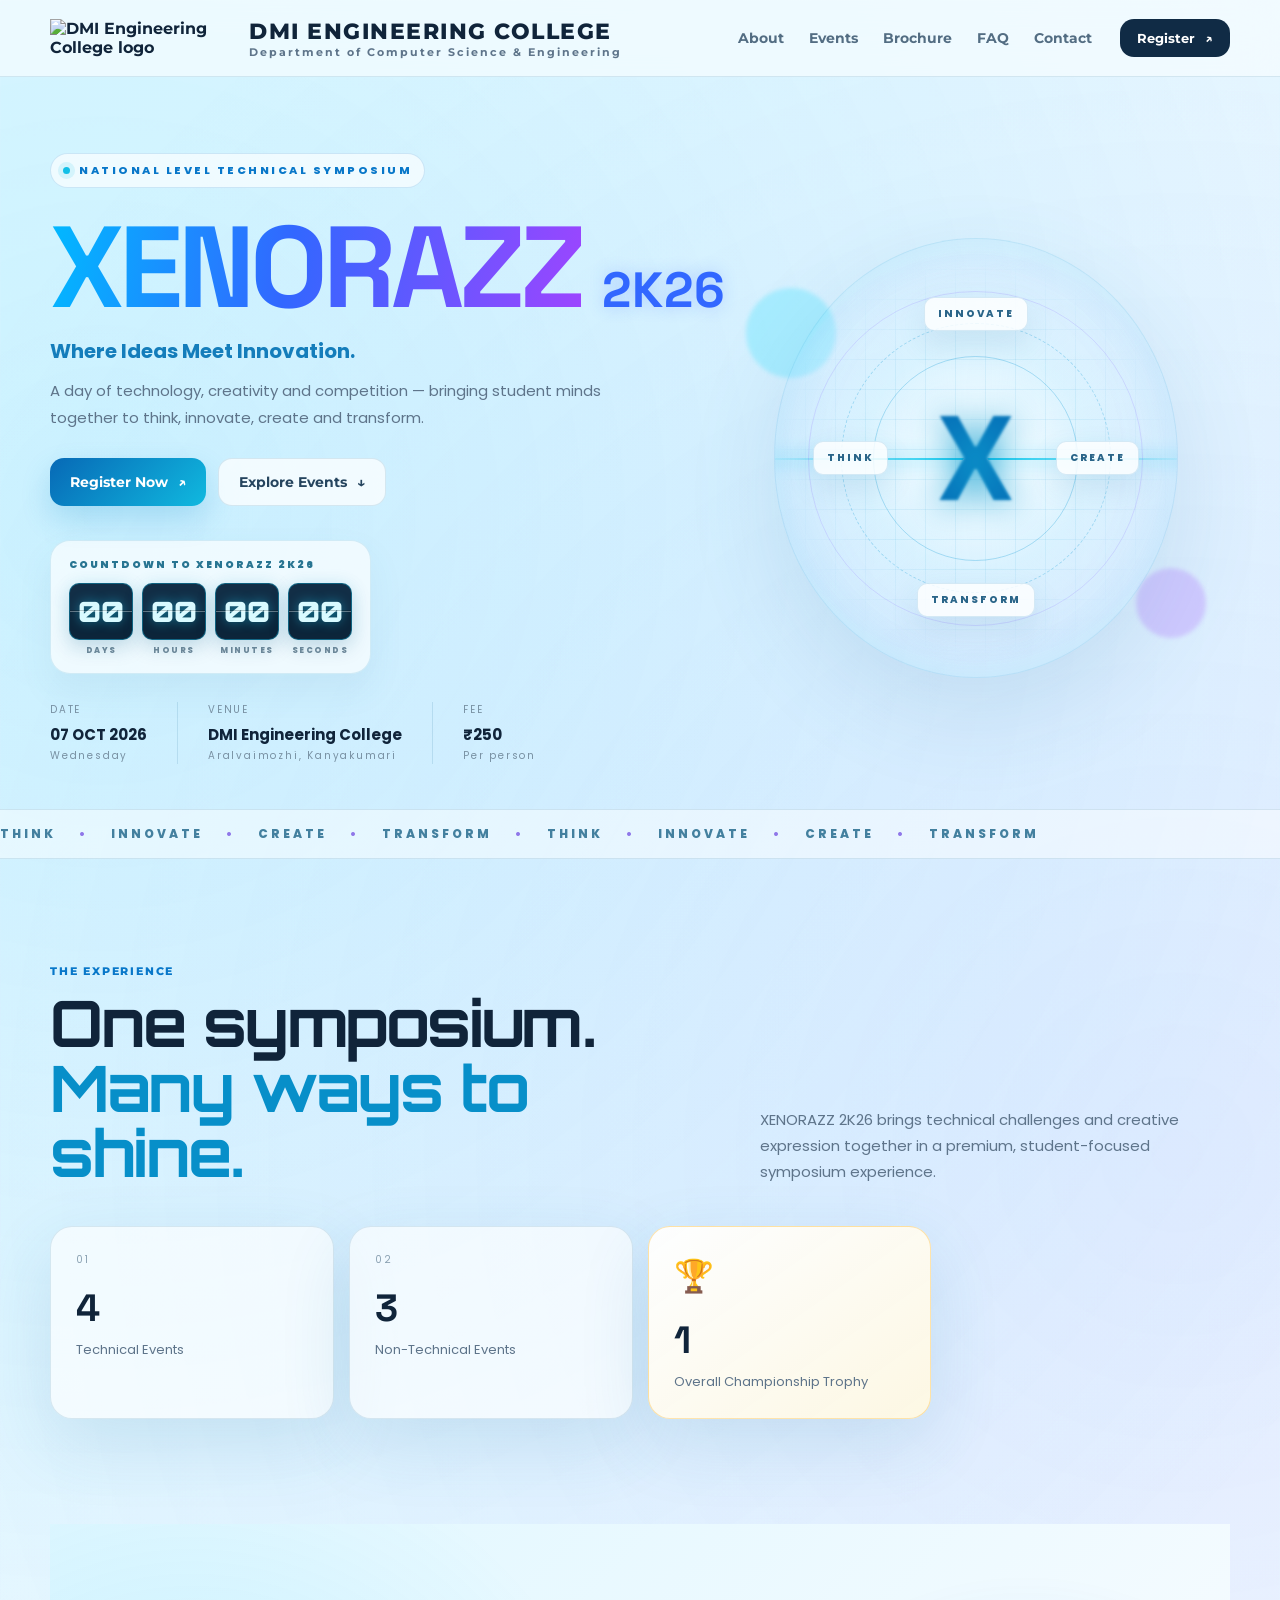
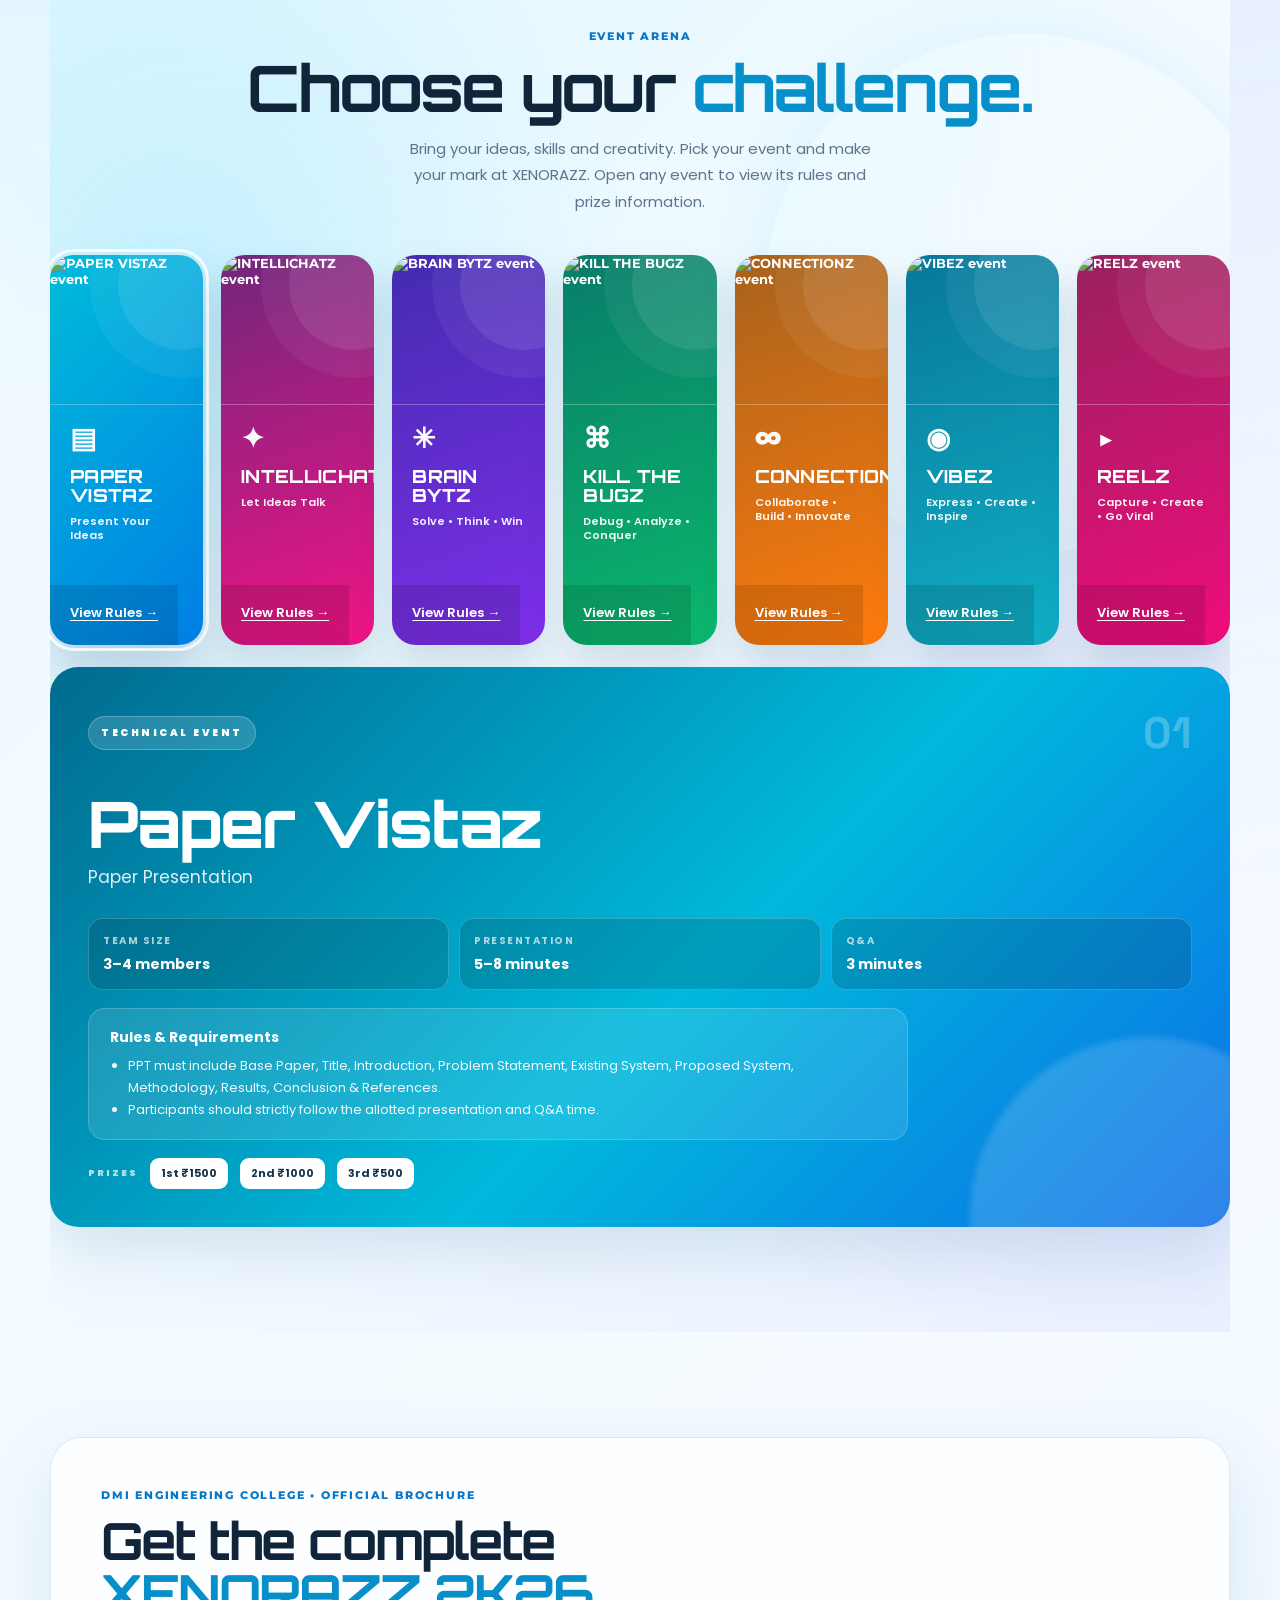
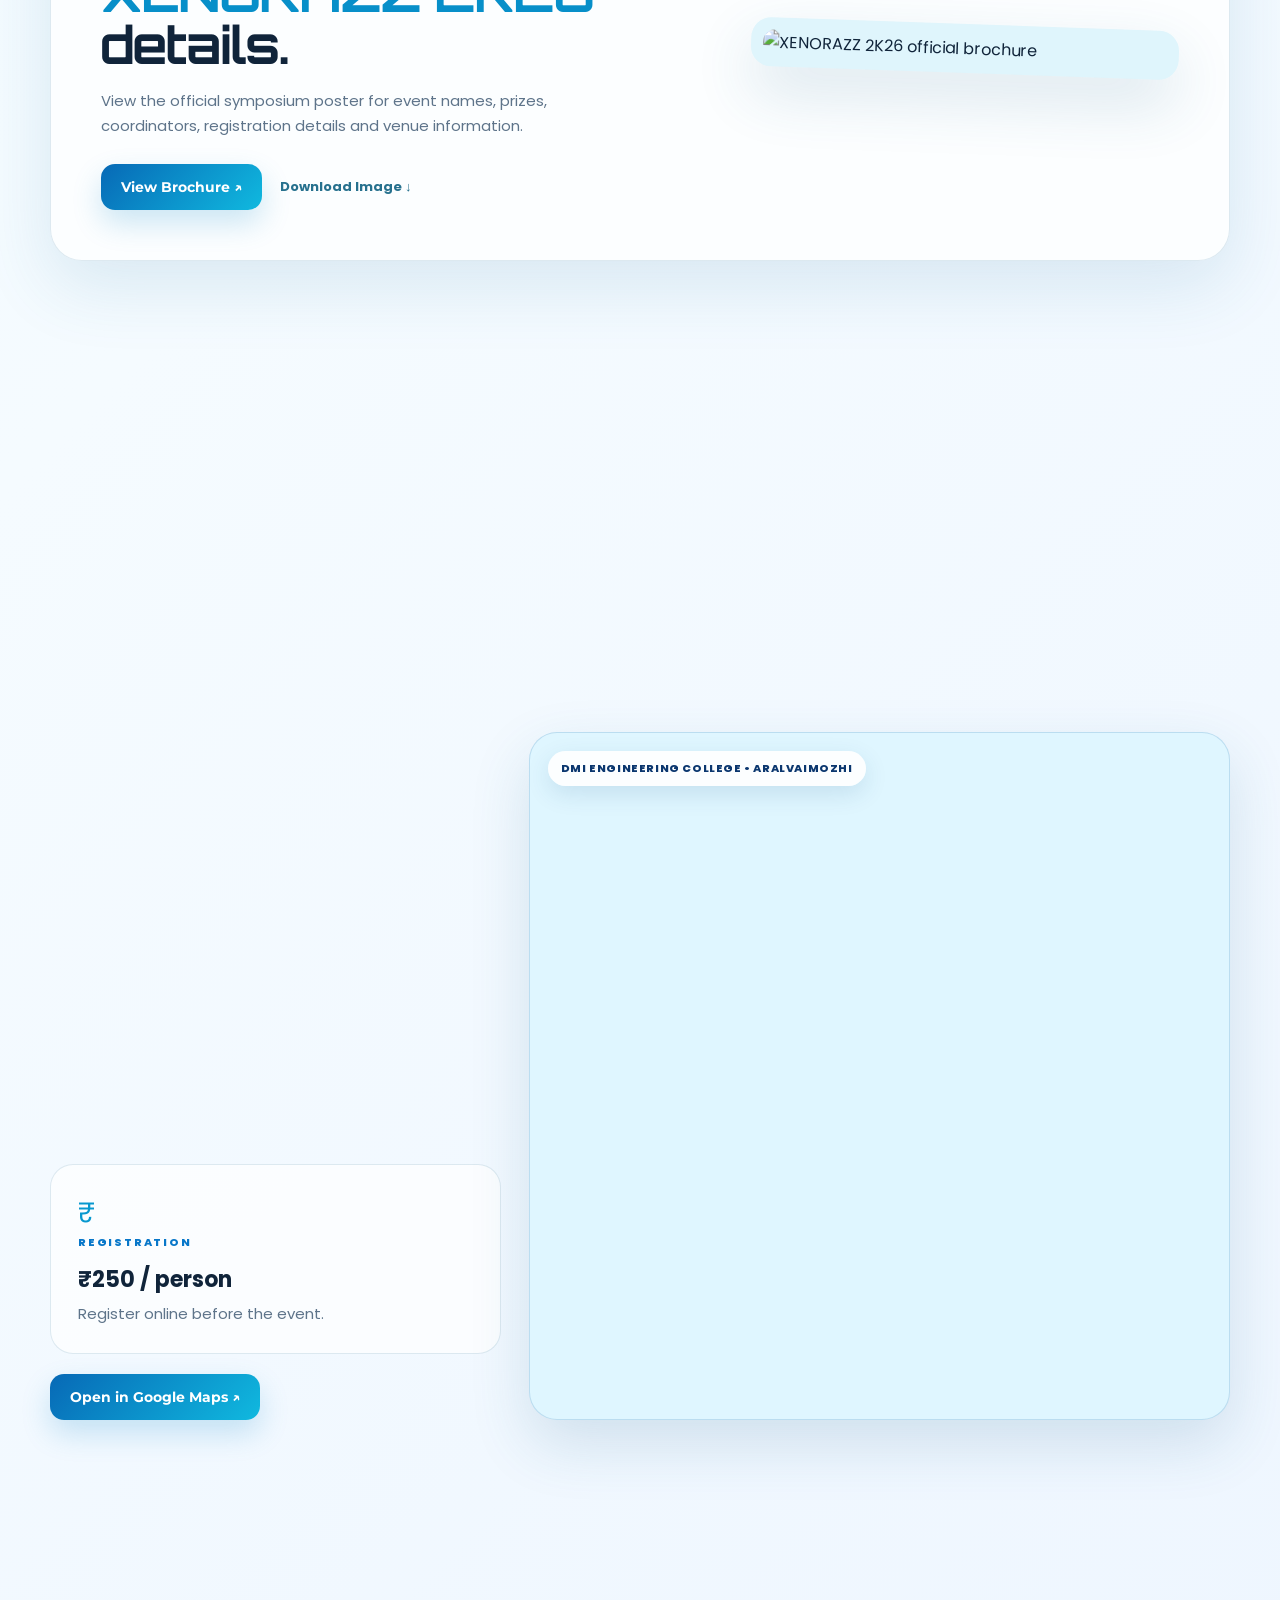
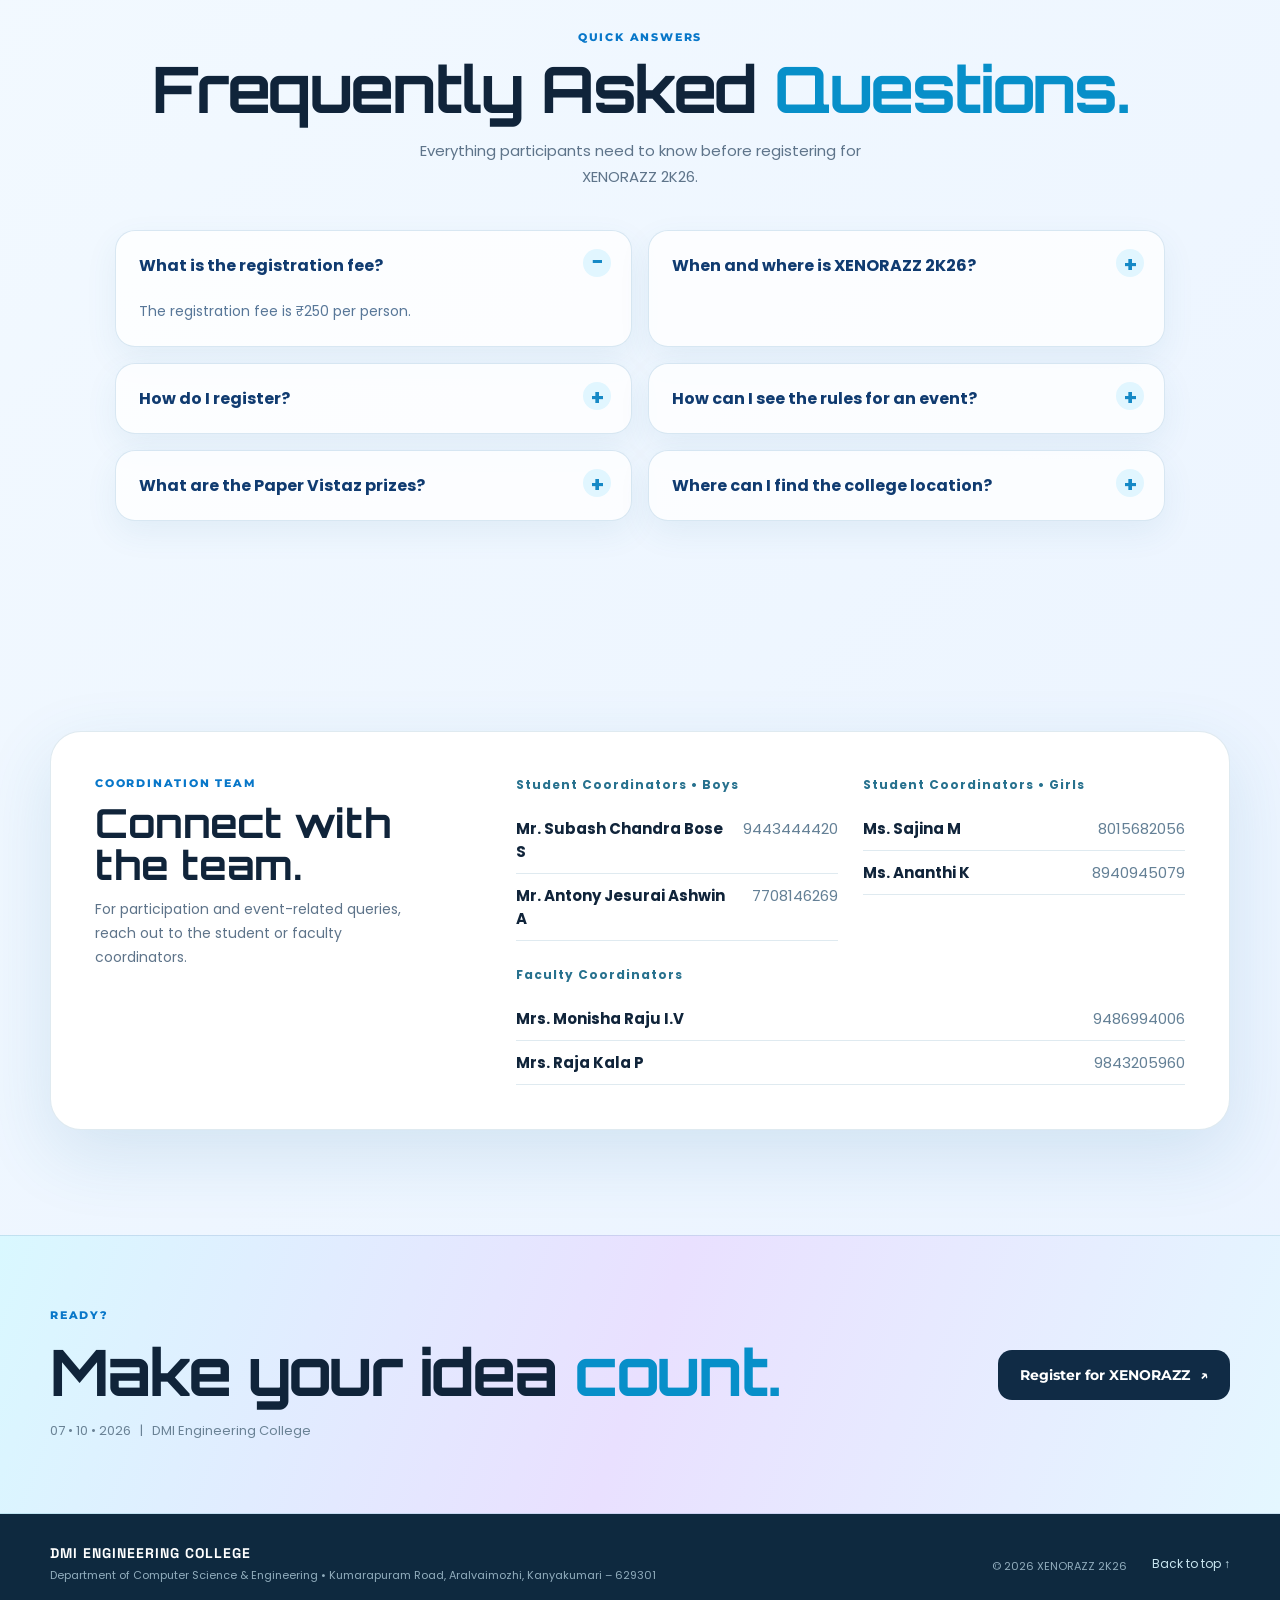
==== commit 77ff76e8: "Add files via upload" ====
--- a/index.html
+++ b/index.html
@@ -21,7 +21,7 @@
   <header class="site-header">
     <nav class="nav container">
       <a class="brand" href="#home" aria-label="DMI Engineering College XENORAZZ 2K26 home">
-        <img src="assets/dmi-engineering-college-logo.jpeg" alt="DMI Engineering College logo" />
+        <img src="./assets/dmi-engineering-college-logo.jpeg" alt="DMI Engineering College logo" />
         <span><strong>DMI ENGINEERING COLLEGE</strong><small>Department of Computer Science &amp; Engineering</small></span>
       </a>
       <div class="nav-links" id="navLinks">
@@ -117,31 +117,31 @@
       <div class="event-tabs event-showcase" id="eventTabs">
         <div class="event-card-grid" role="tablist" aria-label="XENORAZZ events">
           <button class="event-tab-btn event-card cyan active" data-event="paper" role="tab" aria-selected="true">
-            <img class="event-card-image" src="assets/event-paper.png" alt="PAPER VISTAZ event">
+            <img class="event-card-image" src="./assets/event-paper.png" alt="PAPER VISTAZ event">
             <span class="event-card-icon">▤</span><strong>PAPER VISTAZ</strong><small>Present Your Ideas</small><em>View Rules →</em>
           </button>
           <button class="event-tab-btn event-card blue" data-event="intelli" role="tab" aria-selected="false">
-            <img class="event-card-image" src="assets/event-intelli.png" alt="INTELLICHATZ event">
+            <img class="event-card-image" src="./assets/event-intelli.png" alt="INTELLICHATZ event">
             <span class="event-card-icon">✦</span><strong>INTELLICHATZ</strong><small>Let Ideas Talk</small><em>View Rules →</em>
           </button>
           <button class="event-tab-btn event-card purple" data-event="brain" role="tab" aria-selected="false">
-            <img class="event-card-image" src="assets/event-brain.png" alt="BRAIN BYTZ event">
+            <img class="event-card-image" src="./assets/event-brain.png" alt="BRAIN BYTZ event">
             <span class="event-card-icon">✳</span><strong>BRAIN BYTZ</strong><small>Solve • Think • Win</small><em>View Rules →</em>
           </button>
           <button class="event-tab-btn event-card green" data-event="bugz" role="tab" aria-selected="false">
-            <img class="event-card-image" src="assets/event-bugz.png" alt="KILL THE BUGZ event">
+            <img class="event-card-image" src="./assets/event-bugz.png" alt="KILL THE BUGZ event">
             <span class="event-card-icon">⌘</span><strong>KILL THE BUGZ</strong><small>Debug • Analyze • Conquer</small><em>View Rules →</em>
           </button>
           <button class="event-tab-btn event-card orange" data-event="connection" role="tab" aria-selected="false">
-            <img class="event-card-image" src="assets/event-connection.png" alt="CONNECTIONZ event">
+            <img class="event-card-image" src="./assets/event-connection.png" alt="CONNECTIONZ event">
             <span class="event-card-icon">∞</span><strong>CONNECTIONZ</strong><small>Collaborate • Build • Innovate</small><em>View Rules →</em>
           </button>
           <button class="event-tab-btn event-card teal" data-event="vibez" role="tab" aria-selected="false">
-            <img class="event-card-image" src="assets/event-vibez.png" alt="VIBEZ event">
+            <img class="event-card-image" src="./assets/event-vibez.png" alt="VIBEZ event">
             <span class="event-card-icon">◉</span><strong>VIBEZ</strong><small>Express • Create • Inspire</small><em>View Rules →</em>
           </button>
           <button class="event-tab-btn event-card magenta" data-event="reelz" role="tab" aria-selected="false">
-            <img class="event-card-image" src="assets/event-reelz.png" alt="REELZ event">
+            <img class="event-card-image" src="./assets/event-reelz.png" alt="REELZ event">
             <span class="event-card-icon">▶</span><strong>REELZ</strong><small>Capture • Create • Go Viral</small><em>View Rules →</em>
           </button>
         </div>
@@ -270,11 +270,11 @@
           <h2>Get the complete<br><span>XENORAZZ 2K26</span> details.</h2>
           <p>View the official symposium poster for event names, prizes, coordinators, registration details and venue information.</p>
           <div class="brochure-actions">
-            <a class="btn btn-primary" href="assets/xenorazz-2k26-brochure.jpg" target="_blank">View Brochure ↗</a>
-            <a class="text-link" href="assets/xenorazz-2k26-brochure.jpg" download>Download Image ↓</a>
-          </div>
-        </div>
-        <div class="brochure-frame"><img src="assets/xenorazz-2k26-brochure.jpg" alt="XENORAZZ 2K26 official brochure"></div>
+            <a class="btn btn-primary" href="./assets/xenorazz-2k26-brochure.jpg" target="_blank">View Brochure ↗</a>
+            <a class="text-link" href="./assets/xenorazz-2k26-brochure.jpg" download>Download Image ↓</a>
+          </div>
+        </div>
+        <div class="brochure-frame"><img src="./assets/xenorazz-2k26-brochure.jpg" alt="XENORAZZ 2K26 official brochure"></div>
       </div>
     </section>
 
--- a/style.css
+++ b/style.css
@@ -208,7 +208,7 @@
   top:110px;
   width:520px;
   height:520px;
-  background-image:linear-gradient(90deg,rgba(235,251,255,.96) 0%,rgba(235,251,255,.58) 22%,rgba(235,251,255,.03) 60%),url("assets/xenorazz-ai-robot.jpg");
+  background-image:linear-gradient(90deg,rgba(235,251,255,.96) 0%,rgba(235,251,255,.58) 22%,rgba(235,251,255,.03) 60%),url("./assets/xenorazz-ai-robot.jpg");
   background-size:cover;
   background-position:center;
   border-radius:50%;
